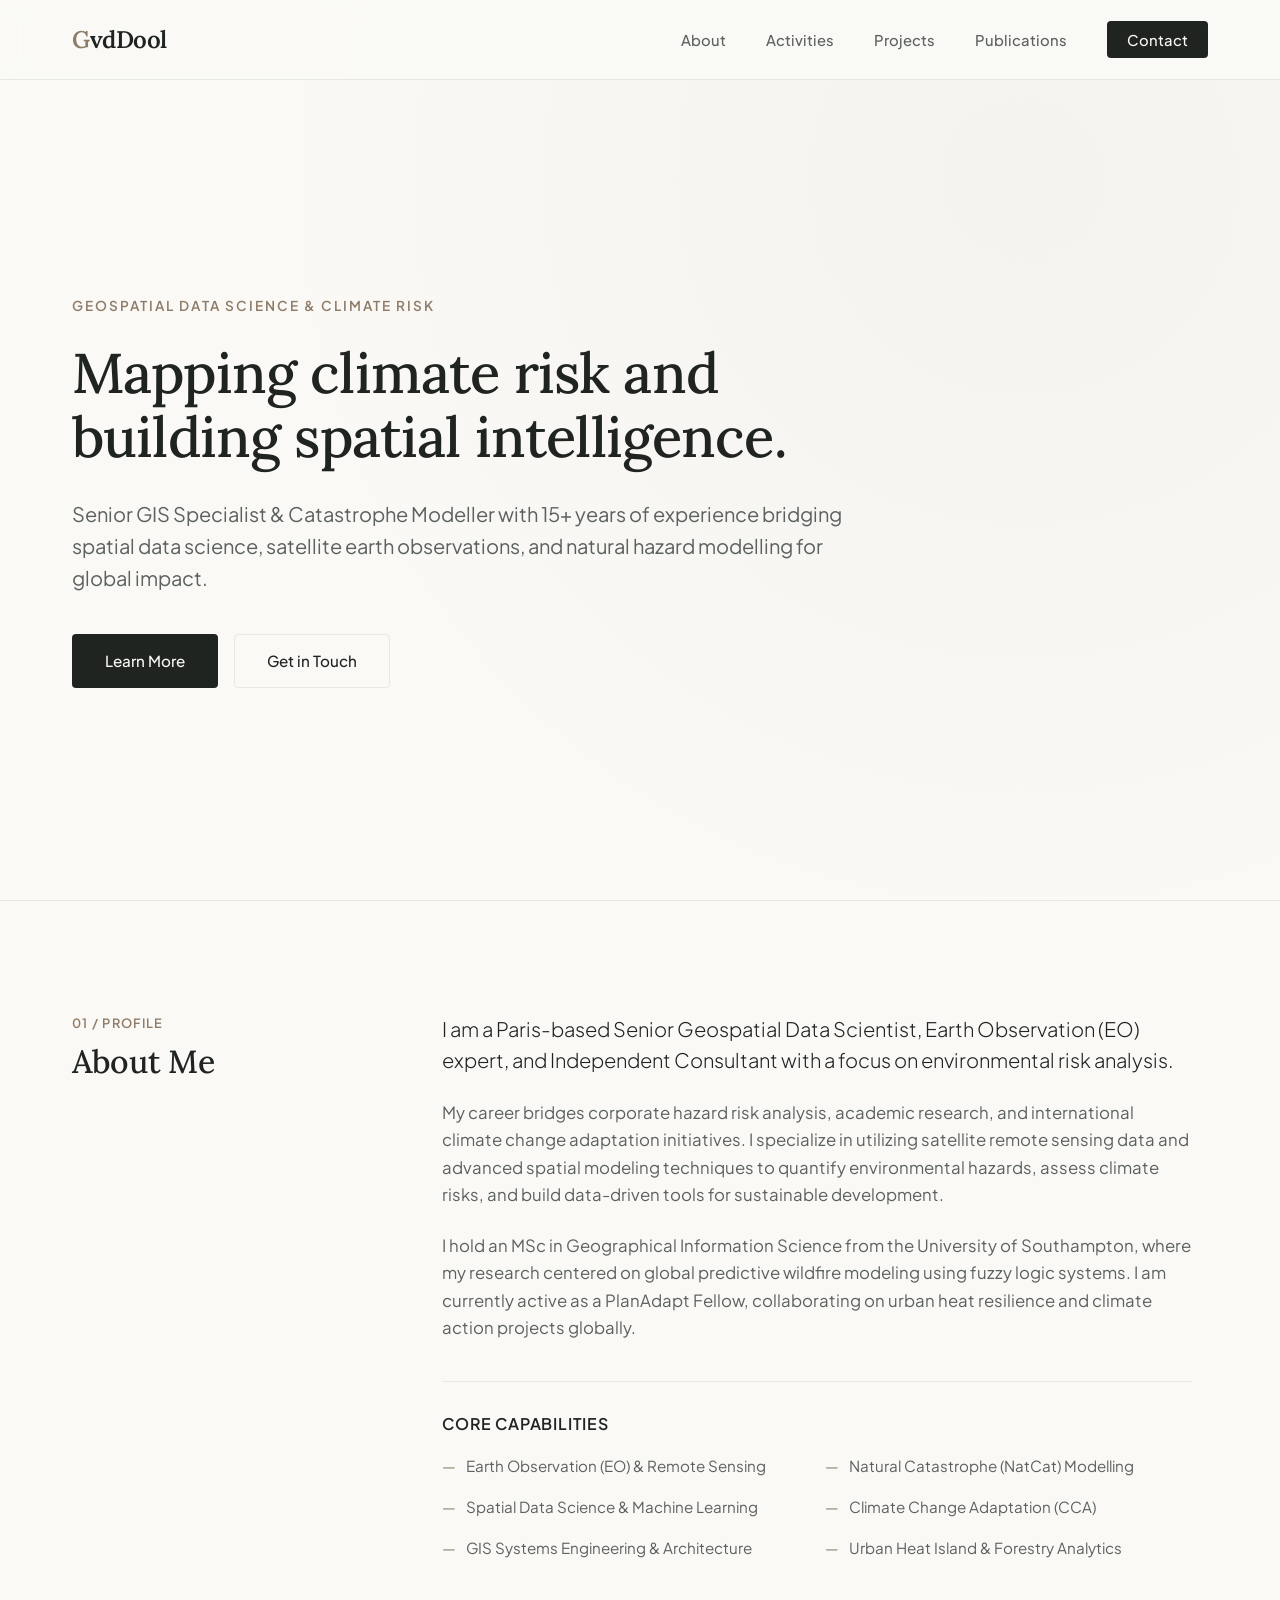
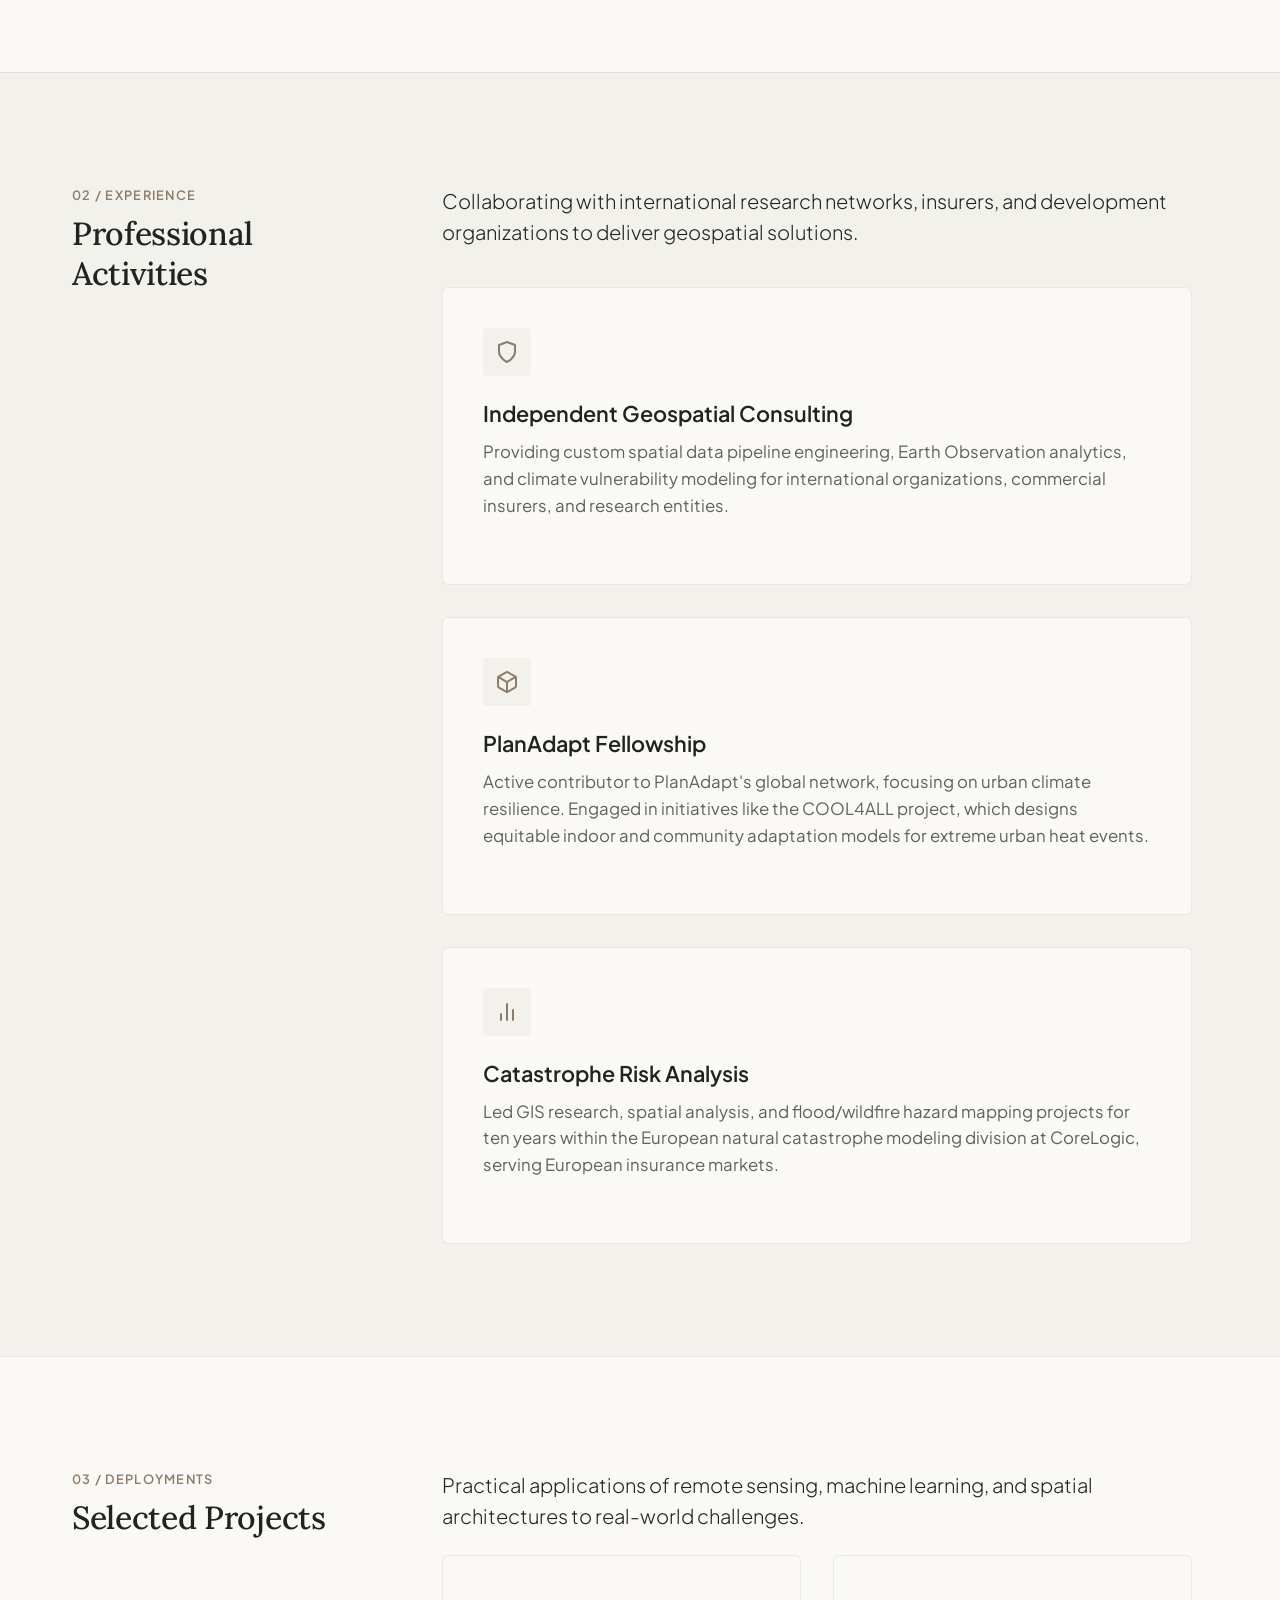
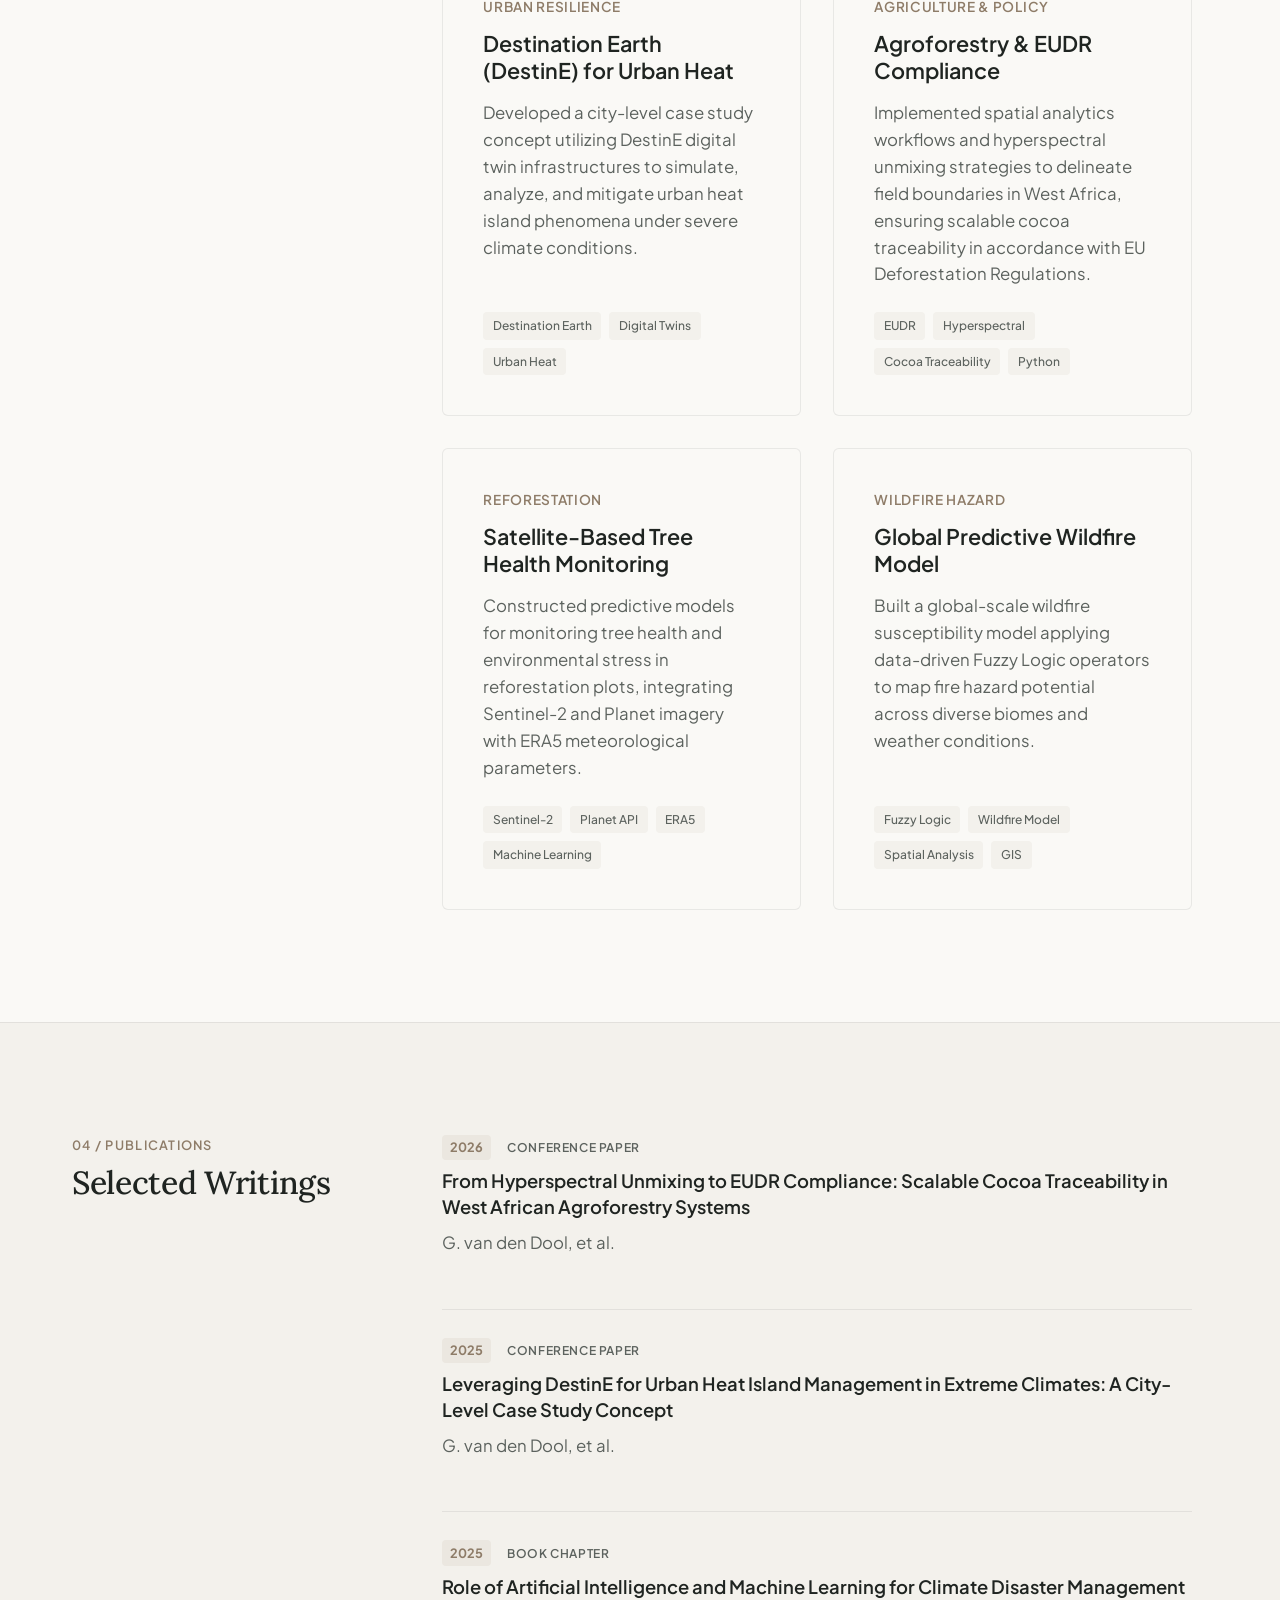
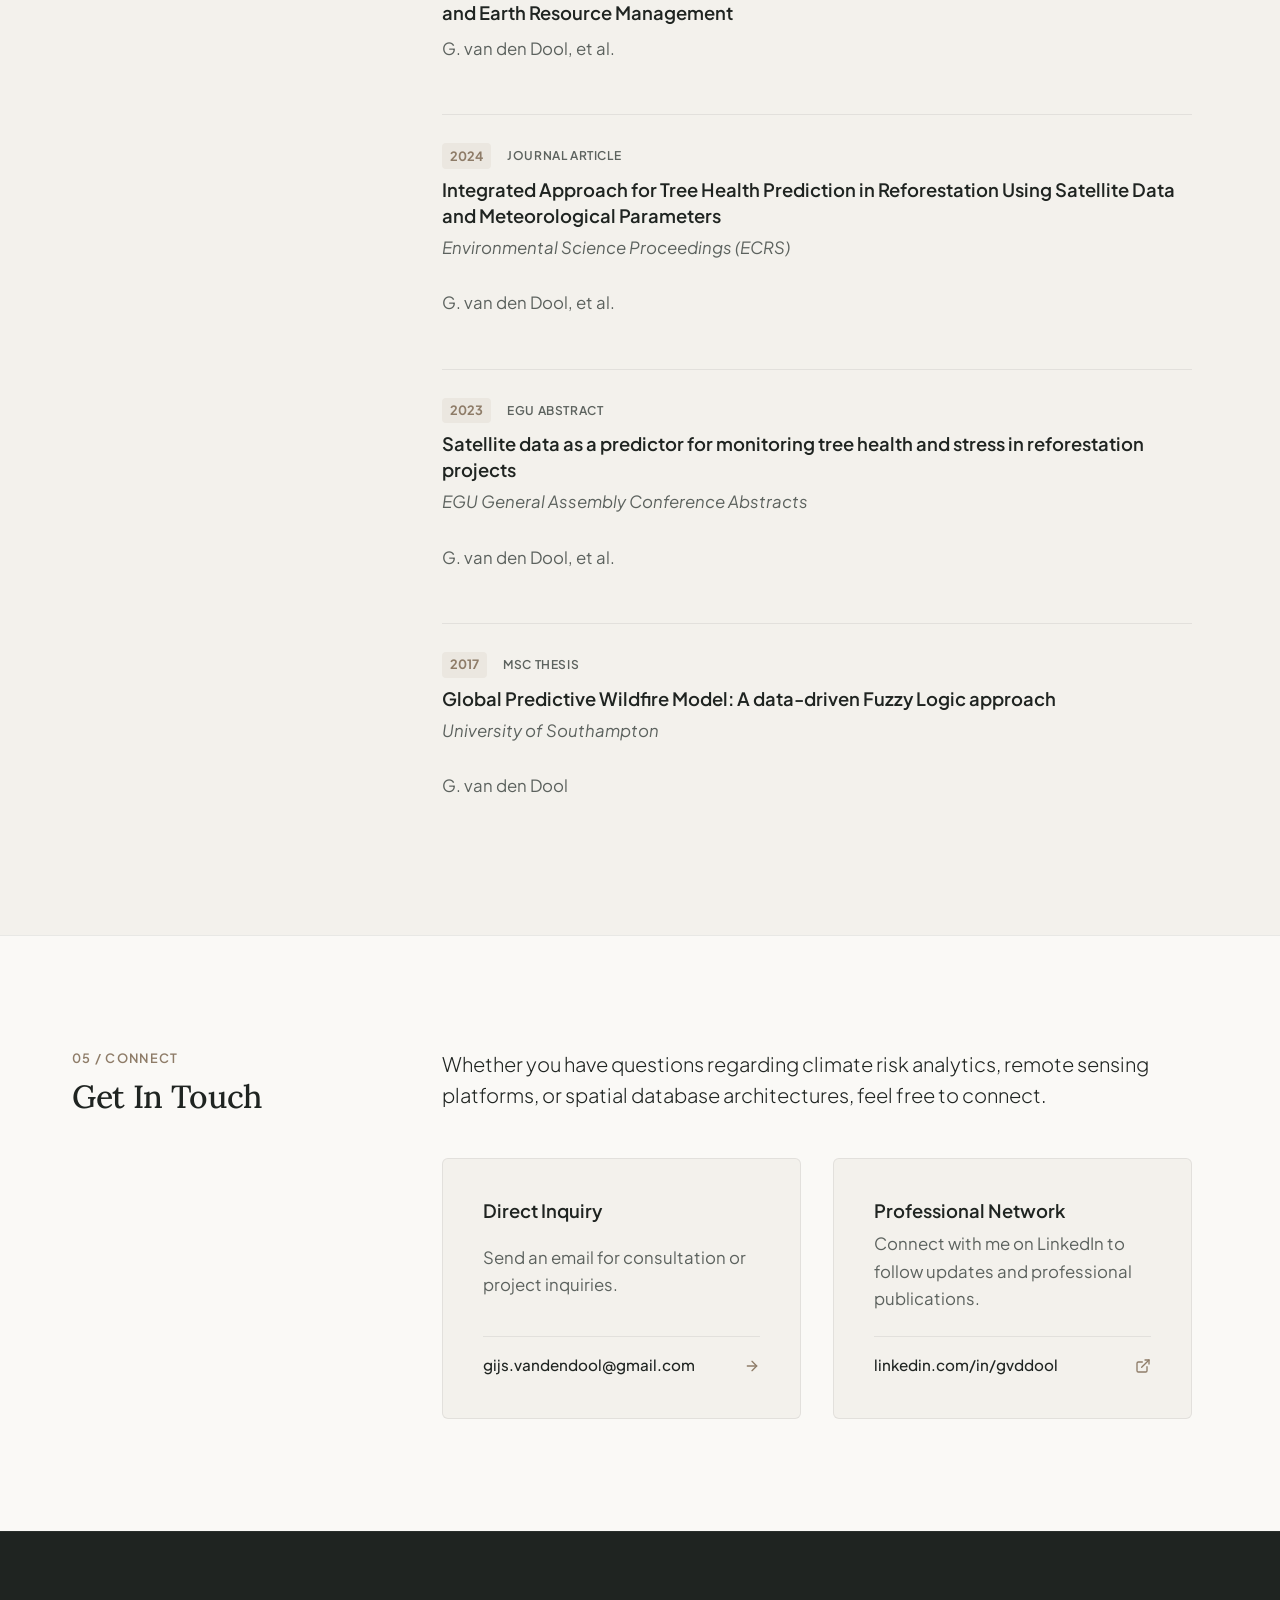
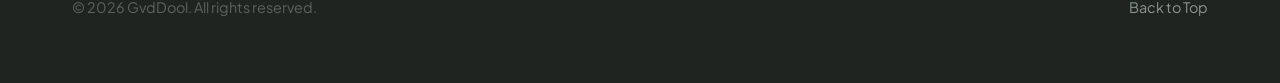
==== index.html @ 0cef7de5 "Update authors in publication section" ====
<!DOCTYPE html>
<html lang="en">
<head>
    <meta charset="UTF-8">
    <meta name="viewport" content="width=device-width, initial-scale=1.0">
    <title>GvdDool | Geospatial Data Science & Climate Risk Consulting</title>
    <meta name="description" content="Professional portfolio of Gijs van den Dool (GvdDool), Senior Geospatial Data Scientist and Catastrophe Modeller based in Paris. Specializing in Earth Observation, Climate Risk, and GIS.">
    <!-- Google Fonts: Plus Jakarta Sans for body, Lora for headings -->
    <link rel="preconnect" href="https://fonts.googleapis.com">
    <link rel="preconnect" href="https://fonts.gstatic.com" crossorigin>
    <link href="https://fonts.googleapis.com/css2?family=Lora:ital,wght@0,400..700;1,400..700&family=Plus+Jakarta+Sans:wght@300;400;500;600;700&display=swap" rel="stylesheet">
    <!-- Stylesheet -->
    <link rel="stylesheet" href="style.css">
</head>
<body>

    <!-- Header / Navigation -->
    <header class="site-header">
        <div class="header-container">
            <a href="#hero" class="site-logo">
                <span class="logo-accent">G</span>vdDool
            </a>
            <nav class="site-nav">
                <ul>
                    <li><a href="#about">About</a></li>
                    <li><a href="#activities">Activities</a></li>
                    <li><a href="#projects">Projects</a></li>
                    <li><a href="#publications">Publications</a></li>
                    <li><a href="#contact" class="nav-cta">Contact</a></li>
                </ul>
            </nav>
        </div>
    </header>

    <!-- Main Content -->
    <main class="site-main">

        <!-- Hero Section -->
        <section id="hero" class="hero-section">
            <div class="hero-container">
                <div class="hero-content">
                    <span class="hero-tagline">Geospatial Data Science & Climate Risk</span>
                    <h1 class="hero-title">Mapping climate risk and building spatial intelligence.</h1>
                    <p class="hero-subtitle">Senior GIS Specialist & Catastrophe Modeller with 15+ years of experience bridging spatial data science, satellite earth observations, and natural hazard modelling for global impact.</p>
                    <div class="hero-actions">
                        <a href="#about" class="btn btn-primary">Learn More</a>
                        <a href="#contact" class="btn btn-secondary">Get in Touch</a>
                    </div>
                </div>
            </div>
        </section>

        <!-- About Section -->
        <section id="about" class="content-section">
            <div class="section-container">
                <div class="section-grid">
                    <div class="section-header">
                        <span class="section-label">01 / Profile</span>
                        <h2 class="section-title">About Me</h2>
                    </div>
                    <div class="section-body">
                        <p class="lead-text">I am a Paris-based Senior Geospatial Data Scientist, Earth Observation (EO) expert, and Independent Consultant with a focus on environmental risk analysis.</p>
                        <p>My career bridges corporate hazard risk analysis, academic research, and international climate change adaptation initiatives. I specialize in utilizing satellite remote sensing data and advanced spatial modeling techniques to quantify environmental hazards, assess climate risks, and build data-driven tools for sustainable development.</p>
                        <p>I hold an MSc in Geographical Information Science from the University of Southampton, where my research centered on global predictive wildfire modeling using fuzzy logic systems. I am currently active as a PlanAdapt Fellow, collaborating on urban heat resilience and climate action projects globally.</p>
                        
                        <div class="skills-highlight">
                            <h3>Core Capabilities</h3>
                            <ul class="skills-list">
                                <li>Earth Observation (EO) & Remote Sensing</li>
                                <li>Natural Catastrophe (NatCat) Modelling</li>
                                <li>Spatial Data Science & Machine Learning</li>
                                <li>Climate Change Adaptation (CCA)</li>
                                <li>GIS Systems Engineering & Architecture</li>
                                <li>Urban Heat Island & Forestry Analytics</li>
                            </ul>
                        </div>
                    </div>
                </div>
            </div>
        </section>

        <!-- Activities Section -->
        <section id="activities" class="content-section alt-bg">
            <div class="section-container">
                <div class="section-grid">
                    <div class="section-header">
                        <span class="section-label">02 / Experience</span>
                        <h2 class="section-title">Professional Activities</h2>
                    </div>
                    <div class="section-body">
                        <p class="lead-text">Collaborating with international research networks, insurers, and development organizations to deliver geospatial solutions.</p>
                        
                        <div class="activities-grid">
                            <div class="activity-card">
                                <div class="activity-icon">
                                    <svg xmlns="http://www.w3.org/2000/svg" width="24" height="24" viewBox="0 0 24 24" fill="none" stroke="currentColor" stroke-width="2" stroke-linecap="round" stroke-linejoin="round"><path d="M12 22s8-4 8-10V5l-8-3-8 3v7c0 6 8 10 8 10z"/></svg>
                                </div>
                                <h3 class="activity-title">Independent Geospatial Consulting</h3>
                                <p class="activity-desc">Providing custom spatial data pipeline engineering, Earth Observation analytics, and climate vulnerability modeling for international organizations, commercial insurers, and research entities.</p>
                            </div>
                            
                            <div class="activity-card">
                                <div class="activity-icon">
                                    <svg xmlns="http://www.w3.org/2000/svg" width="24" height="24" viewBox="0 0 24 24" fill="none" stroke="currentColor" stroke-width="2" stroke-linecap="round" stroke-linejoin="round"><path d="M21 16V8a2 2 0 0 0-1-1.73l-7-4a2 2 0 0 0-2 0l-7 4A2 2 0 0 0 3 8v8a2 2 0 0 0 1 1.73l7 4a2 2 0 0 0 2 0l7-4A2 2 0 0 0 21 16z"/><polyline points="3.27 6.96 12 12.01 20.73 6.96"/><line x1="12" y1="22.08" x2="12" y2="12"/></svg>
                                </div>
                                <h3 class="activity-title">PlanAdapt Fellowship</h3>
                                <p class="activity-desc">Active contributor to PlanAdapt's global network, focusing on urban climate resilience. Engaged in initiatives like the COOL4ALL project, which designs equitable indoor and community adaptation models for extreme urban heat events.</p>
                            </div>

                            <div class="activity-card">
                                <div class="activity-icon">
                                    <svg xmlns="http://www.w3.org/2000/svg" width="24" height="24" viewBox="0 0 24 24" fill="none" stroke="currentColor" stroke-width="2" stroke-linecap="round" stroke-linejoin="round"><line x1="18" y1="20" x2="18" y2="10"/><line x1="12" y1="20" x2="12" y2="4"/><line x1="6" y1="20" x2="6" y2="14"/></svg>
                                </div>
                                <h3 class="activity-title">Catastrophe Risk Analysis</h3>
                                <p class="activity-desc">Led GIS research, spatial analysis, and flood/wildfire hazard mapping projects for ten years within the European natural catastrophe modeling division at CoreLogic, serving European insurance markets.</p>
                            </div>
                        </div>
                    </div>
                </div>
            </div>
        </section>

        <!-- Projects Section -->
        <section id="projects" class="content-section">
            <div class="section-container">
                <div class="section-grid">
                    <div class="section-header">
                        <span class="section-label">03 / Deployments</span>
                        <h2 class="section-title">Selected Projects</h2>
                    </div>
                    <div class="section-body">
                        <p class="lead-text">Practical applications of remote sensing, machine learning, and spatial architectures to real-world challenges.</p>
                        
                        <div class="projects-grid">
                            <div class="project-card">
                                <div>
                                    <div class="project-meta">Urban Resilience</div>
                                    <h3 class="project-title">Destination Earth (DestinE) for Urban Heat</h3>
                                    <p class="project-desc">Developed a city-level case study concept utilizing DestinE digital twin infrastructures to simulate, analyze, and mitigate urban heat island phenomena under severe climate conditions.</p>
                                </div>
                                <div class="project-tags">
                                    <span class="project-tag">Destination Earth</span>
                                    <span class="project-tag">Digital Twins</span>
                                    <span class="project-tag">Urban Heat</span>
                                </div>
                            </div>

                            <div class="project-card">
                                <div>
                                    <div class="project-meta">Agriculture & Policy</div>
                                    <h3 class="project-title">Agroforestry & EUDR Compliance</h3>
                                    <p class="project-desc">Implemented spatial analytics workflows and hyperspectral unmixing strategies to delineate field boundaries in West Africa, ensuring scalable cocoa traceability in accordance with EU Deforestation Regulations.</p>
                                </div>
                                <div class="project-tags">
                                    <span class="project-tag">EUDR</span>
                                    <span class="project-tag">Hyperspectral</span>
                                    <span class="project-tag">Cocoa Traceability</span>
                                    <span class="project-tag">Python</span>
                                </div>
                            </div>

                            <div class="project-card">
                                <div>
                                    <div class="project-meta">Reforestation</div>
                                    <h3 class="project-title">Satellite-Based Tree Health Monitoring</h3>
                                    <p class="project-desc">Constructed predictive models for monitoring tree health and environmental stress in reforestation plots, integrating Sentinel-2 and Planet imagery with ERA5 meteorological parameters.</p>
                                </div>
                                <div class="project-tags">
                                    <span class="project-tag">Sentinel-2</span>
                                    <span class="project-tag">Planet API</span>
                                    <span class="project-tag">ERA5</span>
                                    <span class="project-tag">Machine Learning</span>
                                </div>
                            </div>

                            <div class="project-card">
                                <div>
                                    <div class="project-meta">Wildfire Hazard</div>
                                    <h3 class="project-title">Global Predictive Wildfire Model</h3>
                                    <p class="project-desc">Built a global-scale wildfire susceptibility model applying data-driven Fuzzy Logic operators to map fire hazard potential across diverse biomes and weather conditions.</p>
                                </div>
                                <div class="project-tags">
                                    <span class="project-tag">Fuzzy Logic</span>
                                    <span class="project-tag">Wildfire Model</span>
                                    <span class="project-tag">Spatial Analysis</span>
                                    <span class="project-tag">GIS</span>
                                </div>
                            </div>
                        </div>
                    </div>
                </div>
            </div>
        </section>

        <!-- Publications Section -->
        <section id="publications" class="content-section alt-bg">
            <div class="section-container">
                <div class="section-grid">
                    <div class="section-header">
                        <span class="section-label">04 / Publications</span>
                        <h2 class="section-title">Selected Writings</h2>
                    </div>
                    <div class="section-body">
                        <div class="publications-list">
                            
                            <div class="publication-item">
                                <div class="publication-meta">
                                    <span class="pub-year">2026</span>
                                    <span class="pub-type">Conference Paper</span>
                                </div>
                                <h3 class="publication-title">From Hyperspectral Unmixing to EUDR Compliance: Scalable Cocoa Traceability in West African Agroforestry Systems</h3>
                                <p class="publication-authors">G. van den Dool, et al.</p>
                            </div>

                            <div class="publication-item">
                                <div class="publication-meta">
                                    <span class="pub-year">2025</span>
                                    <span class="pub-type">Conference Paper</span>
                                </div>
                                <h3 class="publication-title">Leveraging DestinE for Urban Heat Island Management in Extreme Climates: A City-Level Case Study Concept</h3>
                                <p class="publication-authors">G. van den Dool, et al.</p>
                            </div>

                            <div class="publication-item">
                                <div class="publication-meta">
                                    <span class="pub-year">2025</span>
                                    <span class="pub-type">Book Chapter</span>
                                </div>
                                <h3 class="publication-title">Role of Artificial Intelligence and Machine Learning for Climate Disaster Management and Earth Resource Management</h3>
                                <p class="publication-authors">G. van den Dool, et al.</p>
                            </div>

                            <div class="publication-item">
                                <div class="publication-meta">
                                    <span class="pub-year">2024</span>
                                    <span class="pub-type">Journal Article</span>
                                </div>
                                <h3 class="publication-title">Integrated Approach for Tree Health Prediction in Reforestation Using Satellite Data and Meteorological Parameters</h3>
                                <p class="publication-journal">Environmental Science Proceedings (ECRS)</p>
                                <p class="publication-authors">G. van den Dool, et al.</p>
                            </div>

                            <div class="publication-item">
                                <div class="publication-meta">
                                    <span class="pub-year">2023</span>
                                    <span class="pub-type">EGU Abstract</span>
                                </div>
                                <h3 class="publication-title">Satellite data as a predictor for monitoring tree health and stress in reforestation projects</h3>
                                <p class="publication-journal">EGU General Assembly Conference Abstracts</p>
                                <p class="publication-authors">G. van den Dool, et al.</p>
                            </div>

                            <div class="publication-item">
                                <div class="publication-meta">
                                    <span class="pub-year">2017</span>
                                    <span class="pub-type">MSc Thesis</span>
                                </div>
                                <h3 class="publication-title">Global Predictive Wildfire Model: A data-driven Fuzzy Logic approach</h3>
                                <p class="publication-journal">University of Southampton</p>
                                <p class="publication-authors">G. van den Dool</p>
                            </div>

                        </div>
                    </div>
                </div>
            </div>
        </section>

        <!-- Contact Section -->
        <section id="contact" class="content-section">
            <div class="section-container">
                <div class="section-grid">
                    <div class="section-header">
                        <span class="section-label">05 / Connect</span>
                        <h2 class="section-title">Get In Touch</h2>
                    </div>
                    <div class="section-body">
                        <p class="lead-text">Whether you have questions regarding climate risk analytics, remote sensing platforms, or spatial database architectures, feel free to connect.</p>
                        
                        <div class="contact-methods">
                            <div class="contact-method-card">
                                <h3>Direct Inquiry</h3>
                                <p>Send an email for consultation or project inquiries.</p>
                                <a href="mailto:gijs.vandendool@gmail.com" class="contact-link">
                                    <span>gijs.vandendool@gmail.com</span>
                                    <svg xmlns="http://www.w3.org/2000/svg" width="16" height="16" viewBox="0 0 24 24" fill="none" stroke="currentColor" stroke-width="2" stroke-linecap="round" stroke-linejoin="round"><line x1="5" y1="12" x2="19" y2="12"/><polyline points="12 5 19 12 12 19"/></svg>
                                </a>
                            </div>

                            <div class="contact-method-card">
                                <h3>Professional Network</h3>
                                <p>Connect with me on LinkedIn to follow updates and professional publications.</p>
                                <a href="https://www.linkedin.com/in/gvddool/" target="_blank" rel="noopener noreferrer" class="contact-link">
                                    <span>linkedin.com/in/gvddool</span>
                                    <svg xmlns="http://www.w3.org/2000/svg" width="16" height="16" viewBox="0 0 24 24" fill="none" stroke="currentColor" stroke-width="2" stroke-linecap="round" stroke-linejoin="round"><path d="M18 13v6a2 2 0 0 1-2 2H5a2 2 0 0 1-2-2V8a2 2 0 0 1 2-2h6"/><polyline points="15 3 21 3 21 9"/><line x1="10" y1="14" x2="21" y2="3"/></svg>
                                </a>
                            </div>
                        </div>
                    </div>
                </div>
            </div>
        </section>

    </main>

    <!-- Footer -->
    <footer class="site-footer">
        <div class="footer-container">
            <p>&copy; 2026 GvdDool. All rights reserved.</p>
            <div class="footer-meta">
                <a href="#hero">Back to Top</a>
            </div>
        </div>
    </footer>

</body>
</html>
---- style.css ----
/* -------------------------------------------------------------
 * GvdDool.github.io - Main stylesheet
 * Design System: Modern Minimalist Editorial
 * Typography: Lora (headings) & Plus Jakarta Sans (body)
 * Colors: Off-whites, warm slates, charcoal and muted earth tones
 * ------------------------------------------------------------- */

/* Custom properties / Tokens */
:root {
    --font-sans: 'Plus Jakarta Sans', -apple-system, BlinkMacSystemFont, "Segoe UI", Roboto, sans-serif;
    --font-serif: 'Lora', Georgia, serif;
    
    /* Elegant warm-light color palette */
    --color-bg-primary: #FAF9F6;     /* Warm alabaster cream */
    --color-bg-secondary: #F3F1EC;   /* Warm soft stone */
    --color-text-primary: #1F2421;   /* Rich charcoal */
    --color-text-secondary: #5C625E; /* Muted olive-slate */
    --color-accent: #8E7C68;         /* Earth clay gold */
    --color-accent-light: #EBE7E0;   /* Light clay background */
    --color-border: rgba(31, 36, 33, 0.08);
    --color-border-focus: rgba(142, 124, 104, 0.4);
    
    /* Layout */
    --header-height: 80px;
    --container-max-width: 1200px;
    --transition-smooth: all 0.3s cubic-bezier(0.16, 1, 0.3, 1);
}

/* Base resets */
*, *::before, *::after {
    box-sizing: border-box;
    margin: 0;
    padding: 0;
}

html {
    scroll-behavior: smooth;
    scroll-padding-top: var(--header-height);
}

body {
    font-family: var(--font-sans);
    background-color: var(--color-bg-primary);
    color: var(--color-text-primary);
    line-height: 1.625;
    -webkit-font-smoothing: antialiased;
    -moz-osx-font-smoothing: grayscale;
}

/* Typography base */
h1, h2, h3, h4 {
    font-family: var(--font-serif);
    font-weight: 500;
    line-height: 1.25;
    color: var(--color-text-primary);
}

p {
    font-weight: 400;
    color: var(--color-text-secondary);
}

a {
    color: inherit;
    text-decoration: none;
    transition: var(--transition-smooth);
}

/* Layout Utilities */
.section-container {
    max-width: var(--container-max-width);
    margin: 0 auto;
    padding: 0 2rem;
}

/* Header & Navigation */
.site-header {
    position: fixed;
    top: 0;
    left: 0;
    width: 100%;
    height: var(--header-height);
    background-color: rgba(250, 249, 246, 0.85);
    backdrop-filter: blur(12px);
    -webkit-backdrop-filter: blur(12px);
    border-bottom: 1px solid var(--color-border);
    z-index: 1000;
    display: flex;
    align-items: center;
}

.header-container {
    display: flex;
    justify-content: space-between;
    align-items: center;
    width: 100%;
    max-width: var(--container-max-width);
    margin: 0 auto;
    padding: 0 2rem;
}

.site-logo {
    font-family: var(--font-serif);
    font-size: 1.5rem;
    font-weight: 600;
    letter-spacing: -0.02em;
}

.logo-accent {
    color: var(--color-accent);
}

.site-nav ul {
    display: flex;
    list-style: none;
    align-items: center;
    gap: 2.5rem;
}

.site-nav a {
    font-size: 0.925rem;
    font-weight: 500;
    color: var(--color-text-secondary);
    position: relative;
    padding: 0.25rem 0;
}

.site-nav a:hover {
    color: var(--color-text-primary);
}

/* Navigation Line Hover Animation */
.site-nav a::after {
    content: '';
    position: absolute;
    bottom: 0;
    left: 0;
    width: 0;
    height: 1px;
    background-color: var(--color-accent);
    transition: var(--transition-smooth);
}

.site-nav a:hover::after {
    width: 100%;
}

.site-nav a.nav-cta {
    background-color: var(--color-text-primary);
    color: var(--color-bg-primary);
    padding: 0.6rem 1.25rem;
    border-radius: 4px;
    transition: var(--transition-smooth);
}

.site-nav a.nav-cta:hover {
    background-color: var(--color-accent);
    color: var(--color-bg-primary);
}

.site-nav a.nav-cta::after {
    display: none;
}

/* Hero Section */
.hero-section {
    min-height: 100vh;
    display: flex;
    align-items: center;
    padding-top: var(--header-height);
    background: radial-gradient(circle at 80% 20%, rgba(142, 124, 104, 0.05) 0%, transparent 60%);
}

.hero-container {
    max-width: var(--container-max-width);
    margin: 0 auto;
    padding: 0 2rem;
    width: 100%;
}

.hero-content {
    max-width: 800px;
}

.hero-tagline {
    display: inline-block;
    font-size: 0.85rem;
    text-transform: uppercase;
    letter-spacing: 0.15em;
    font-weight: 600;
    color: var(--color-accent);
    margin-bottom: 1.5rem;
}

.hero-title {
    font-size: 3.5rem;
    line-height: 1.15;
    margin-bottom: 1.75rem;
    letter-spacing: -0.015em;
}

.hero-subtitle {
    font-size: 1.25rem;
    color: var(--color-text-secondary);
    margin-bottom: 2.5rem;
    line-height: 1.6;
}

.hero-actions {
    display: flex;
    gap: 1rem;
}

/* Buttons */
.btn {
    display: inline-block;
    padding: 0.875rem 2rem;
    font-size: 0.95rem;
    font-weight: 500;
    border-radius: 4px;
    cursor: pointer;
    border: 1px solid transparent;
}

.btn-primary {
    background-color: var(--color-text-primary);
    color: var(--color-bg-primary);
}

.btn-primary:hover {
    background-color: var(--color-accent);
}

.btn-secondary {
    background-color: transparent;
    color: var(--color-text-primary);
    border-color: var(--color-border);
}

.btn-secondary:hover {
    border-color: var(--color-text-primary);
    background-color: rgba(31, 36, 33, 0.02);
}

/* Sections - Editorial layout */
.content-section {
    padding: 7rem 0;
    border-top: 1px solid var(--color-border);
}

.alt-bg {
    background-color: var(--color-bg-secondary);
}

.section-grid {
    display: grid;
    grid-template-columns: 1fr 2.5fr;
    gap: 4rem;
}

.section-header {
    position: sticky;
    top: calc(var(--header-height) + 2rem);
    height: fit-content;
}

.section-label {
    display: block;
    font-size: 0.8rem;
    font-weight: 600;
    color: var(--color-accent);
    text-transform: uppercase;
    letter-spacing: 0.1em;
    margin-bottom: 0.5rem;
}

.section-title {
    font-size: 2rem;
    letter-spacing: -0.01em;
}

.section-body {
    max-width: 750px;
}

.lead-text {
    font-size: 1.25rem;
    line-height: 1.55;
    color: var(--color-text-primary);
    margin-bottom: 1.5rem;
    font-family: var(--font-sans);
    font-weight: 300;
}

.section-body p:not(.lead-text) {
    margin-bottom: 1.5rem;
    font-size: 1.05rem;
}

/* Profile / Skills Section */
.skills-highlight {
    margin-top: 2.5rem;
    padding-top: 2rem;
    border-top: 1px solid var(--color-border);
}

.skills-highlight h3 {
    font-family: var(--font-sans);
    font-size: 1rem;
    font-weight: 600;
    text-transform: uppercase;
    letter-spacing: 0.05em;
    color: var(--color-text-primary);
    margin-bottom: 1.25rem;
}

.skills-list {
    display: grid;
    grid-template-columns: 1fr 1fr;
    gap: 1rem;
    list-style: none;
}

.skills-list li {
    font-size: 0.95rem;
    color: var(--color-text-secondary);
    position: relative;
    padding-left: 1.5rem;
}

.skills-list li::before {
    content: '—';
    position: absolute;
    left: 0;
    color: var(--color-accent);
}

/* Activities Cards Grid */
.activities-grid {
    display: grid;
    grid-template-columns: 1fr;
    gap: 2rem;
    margin-top: 2.5rem;
}

.activity-card {
    background-color: var(--color-bg-primary);
    padding: 2.5rem;
    border-radius: 6px;
    border: 1px solid var(--color-border);
    transition: var(--transition-smooth);
}

.alt-bg .activity-card {
    background-color: var(--color-bg-primary);
}

.activity-card:hover {
    transform: translateY(-4px);
    box-shadow: 0 12px 30px rgba(31, 36, 33, 0.04);
    border-color: rgba(142, 124, 104, 0.2);
}

.activity-icon {
    color: var(--color-accent);
    margin-bottom: 1.5rem;
    display: inline-flex;
    padding: 0.75rem;
    border-radius: 4px;
    background-color: var(--color-bg-secondary);
}

.activity-title {
    font-size: 1.35rem;
    margin-bottom: 0.75rem;
    font-family: var(--font-sans);
    font-weight: 600;
}

.activity-desc {
    font-size: 0.975rem;
    color: var(--color-text-secondary);
    line-height: 1.6;
}

/* TBC / Placeholder Design */
.tbc-placeholder {
    padding: 4rem 3rem;
    border: 2px dashed var(--color-border);
    border-radius: 8px;
    background-color: rgba(31, 36, 33, 0.01);
    text-align: left;
}

.tbc-badge {
    display: inline-block;
    font-size: 0.75rem;
    font-weight: 600;
    text-transform: uppercase;
    letter-spacing: 0.1em;
    background-color: var(--color-accent-light);
    color: var(--color-accent);
    padding: 0.25rem 0.75rem;
    border-radius: 20px;
    margin-bottom: 1.5rem;
}

.tbc-placeholder h3 {
    font-family: var(--font-sans);
    font-size: 1.25rem;
    font-weight: 600;
    margin-bottom: 0.75rem;
}

.tbc-placeholder p {
    font-size: 0.95rem;
    max-width: 550px;
    color: var(--color-text-secondary);
}

/* Contact Section Links */
.contact-methods {
    display: grid;
    grid-template-columns: 1fr 1fr;
    gap: 2rem;
    margin-top: 3rem;
}

.contact-method-card {
    border: 1px solid var(--color-border);
    padding: 2.5rem;
    border-radius: 6px;
    background-color: var(--color-bg-secondary);
    display: flex;
    flex-direction: column;
    justify-content: space-between;
}

.contact-method-card h3 {
    font-family: var(--font-sans);
    font-weight: 600;
    font-size: 1.15rem;
    margin-bottom: 0.5rem;
}

.contact-method-card p {
    font-size: 0.95rem;
    color: var(--color-text-secondary);
    margin-bottom: 2rem;
}

.contact-link {
    display: flex;
    align-items: center;
    justify-content: space-between;
    padding-top: 1rem;
    border-top: 1px solid var(--color-border);
    font-weight: 500;
    color: var(--color-text-primary);
    font-size: 0.95rem;
}

.contact-link svg {
    transition: var(--transition-smooth);
    color: var(--color-accent);
}

.contact-method-card:hover .contact-link svg {
    transform: translateX(4px);
}

.contact-link:hover {
    color: var(--color-accent);
}

/* Footer styling */
.site-footer {
    padding: 4rem 0;
    background-color: var(--color-text-primary);
    color: #8C9690;
    font-size: 0.9rem;
    border-top: 1px solid rgba(250, 249, 246, 0.05);
}

.footer-container {
    max-width: var(--container-max-width);
    margin: 0 auto;
    padding: 0 2rem;
    display: flex;
    justify-content: space-between;
    align-items: center;
}

.footer-meta a {
    color: #8C9690;
}

.footer-meta a:hover {
    color: var(--color-bg-primary);
}

/* Projects Grid & Cards */
.projects-grid {
    display: grid;
    grid-template-columns: 1fr 1fr;
    gap: 2rem;
    margin-top: 1rem;
}

.project-card {
    background-color: var(--color-bg-primary);
    padding: 2.5rem;
    border-radius: 6px;
    border: 1px solid var(--color-border);
    display: flex;
    flex-direction: column;
    justify-content: space-between;
    transition: var(--transition-smooth);
}

.project-card:hover {
    transform: translateY(-4px);
    box-shadow: 0 12px 30px rgba(31, 36, 33, 0.04);
    border-color: rgba(142, 124, 104, 0.2);
}

.project-meta {
    font-size: 0.85rem;
    color: var(--color-accent);
    text-transform: uppercase;
    letter-spacing: 0.05em;
    font-weight: 600;
    margin-bottom: 0.75rem;
}

.project-title {
    font-size: 1.35rem;
    margin-bottom: 1rem;
    font-family: var(--font-sans);
    font-weight: 600;
}

.project-desc {
    font-size: 0.975rem;
    color: var(--color-text-secondary);
    line-height: 1.6;
    margin-bottom: 1.5rem;
}

.project-tags {
    display: flex;
    flex-wrap: wrap;
    gap: 0.5rem;
    margin-top: auto;
}

.project-tag {
    font-size: 0.75rem;
    background-color: var(--color-bg-secondary);
    color: var(--color-text-secondary);
    padding: 0.25rem 0.6rem;
    border-radius: 4px;
    font-weight: 500;
}

/* Publications List */
.publications-list {
    display: flex;
    flex-direction: column;
    gap: 1.75rem;
}

.publication-item {
    padding-bottom: 1.75rem;
    border-bottom: 1px solid var(--color-border);
    display: flex;
    flex-direction: column;
}

.publication-item:last-child {
    border-bottom: none;
    padding-bottom: 0;
}

.publication-meta {
    display: flex;
    align-items: center;
    gap: 1rem;
    margin-bottom: 0.5rem;
}

.pub-year {
    font-size: 0.8rem;
    font-weight: 700;
    color: var(--color-accent);
    background-color: var(--color-accent-light);
    padding: 0.15rem 0.5rem;
    border-radius: 4px;
}

.pub-type {
    font-size: 0.75rem;
    font-weight: 600;
    text-transform: uppercase;
    letter-spacing: 0.05em;
    color: var(--color-text-secondary);
}

.publication-title {
    font-size: 1.15rem;
    font-weight: 600;
    font-family: var(--font-sans);
    color: var(--color-text-primary);
    margin-bottom: 0.35rem;
    line-height: 1.4;
}

.publication-journal {
    font-size: 0.95rem;
    font-style: italic;
    color: var(--color-text-secondary);
}

.publication-authors {
    font-size: 0.9rem;
    color: var(--color-text-secondary);
    margin-top: 0.25rem;
}

/* Responsive Design Queries */
@media (max-width: 1024px) {
    .section-grid {
        gap: 3rem;
    }
    .hero-title {
        font-size: 3rem;
    }
}

@media (max-width: 768px) {
    :root {
        --header-height: 70px;
    }
    
    .section-grid {
        grid-template-columns: 1fr;
        gap: 2rem;
    }
    
    .section-header {
        position: relative;
        top: 0;
    }
    
    .hero-title {
        font-size: 2.5rem;
    }
    
    .skills-list {
        grid-template-columns: 1fr;
    }
    
    .projects-grid {
        grid-template-columns: 1fr;
        gap: 1.5rem;
    }
    
    .contact-methods {
        grid-template-columns: 1fr;
        gap: 1.5rem;
    }
    
    .site-nav ul {
        gap: 1.5rem;
    }
    
    .site-nav a.nav-cta {
        padding: 0.5rem 1rem;
    }
    
    .content-section {
        padding: 4rem 0;
    }
    
    .footer-container {
        flex-direction: column;
        gap: 1rem;
        text-align: center;
    }
}

@media (max-width: 480px) {
    .site-nav {
        display: none;
    }
    
    .hero-actions {
        flex-direction: column;
        width: 100%;
    }
    
    .btn {
        width: 100%;
        text-align: center;
    }
}
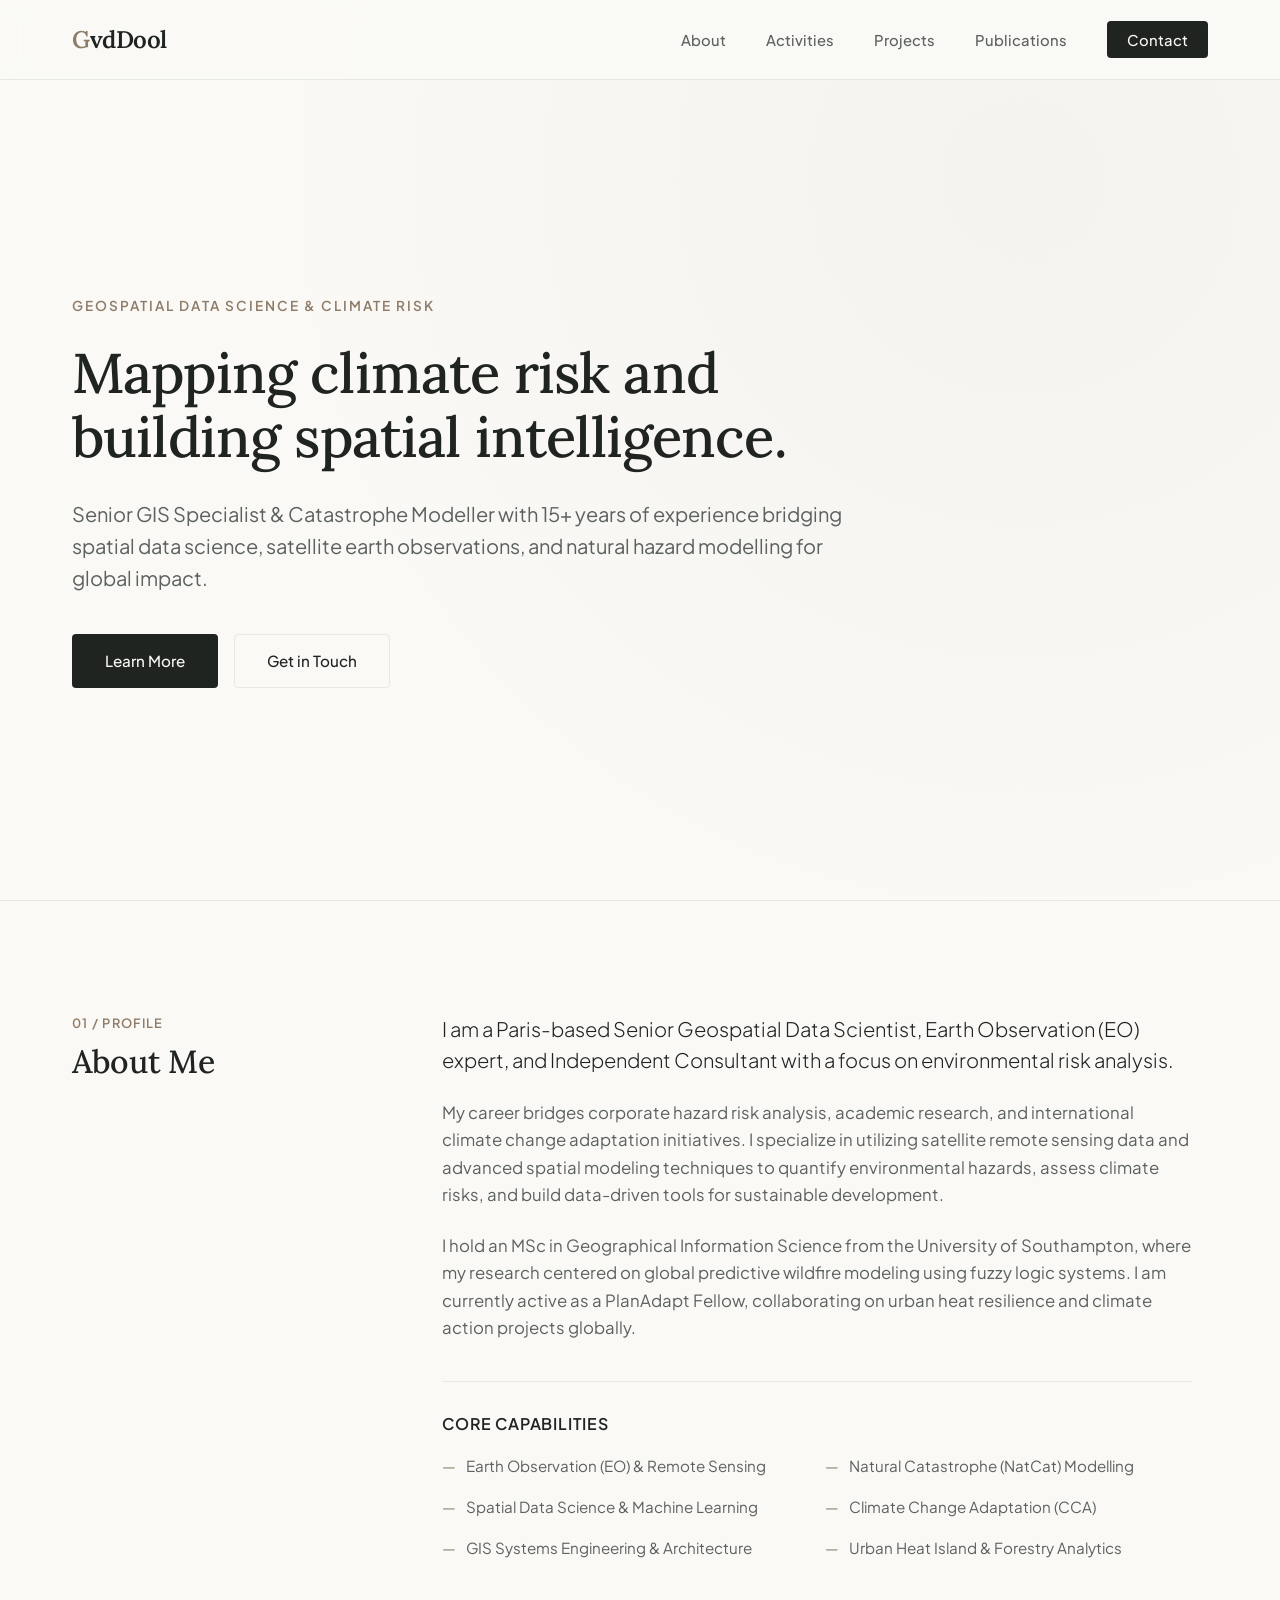
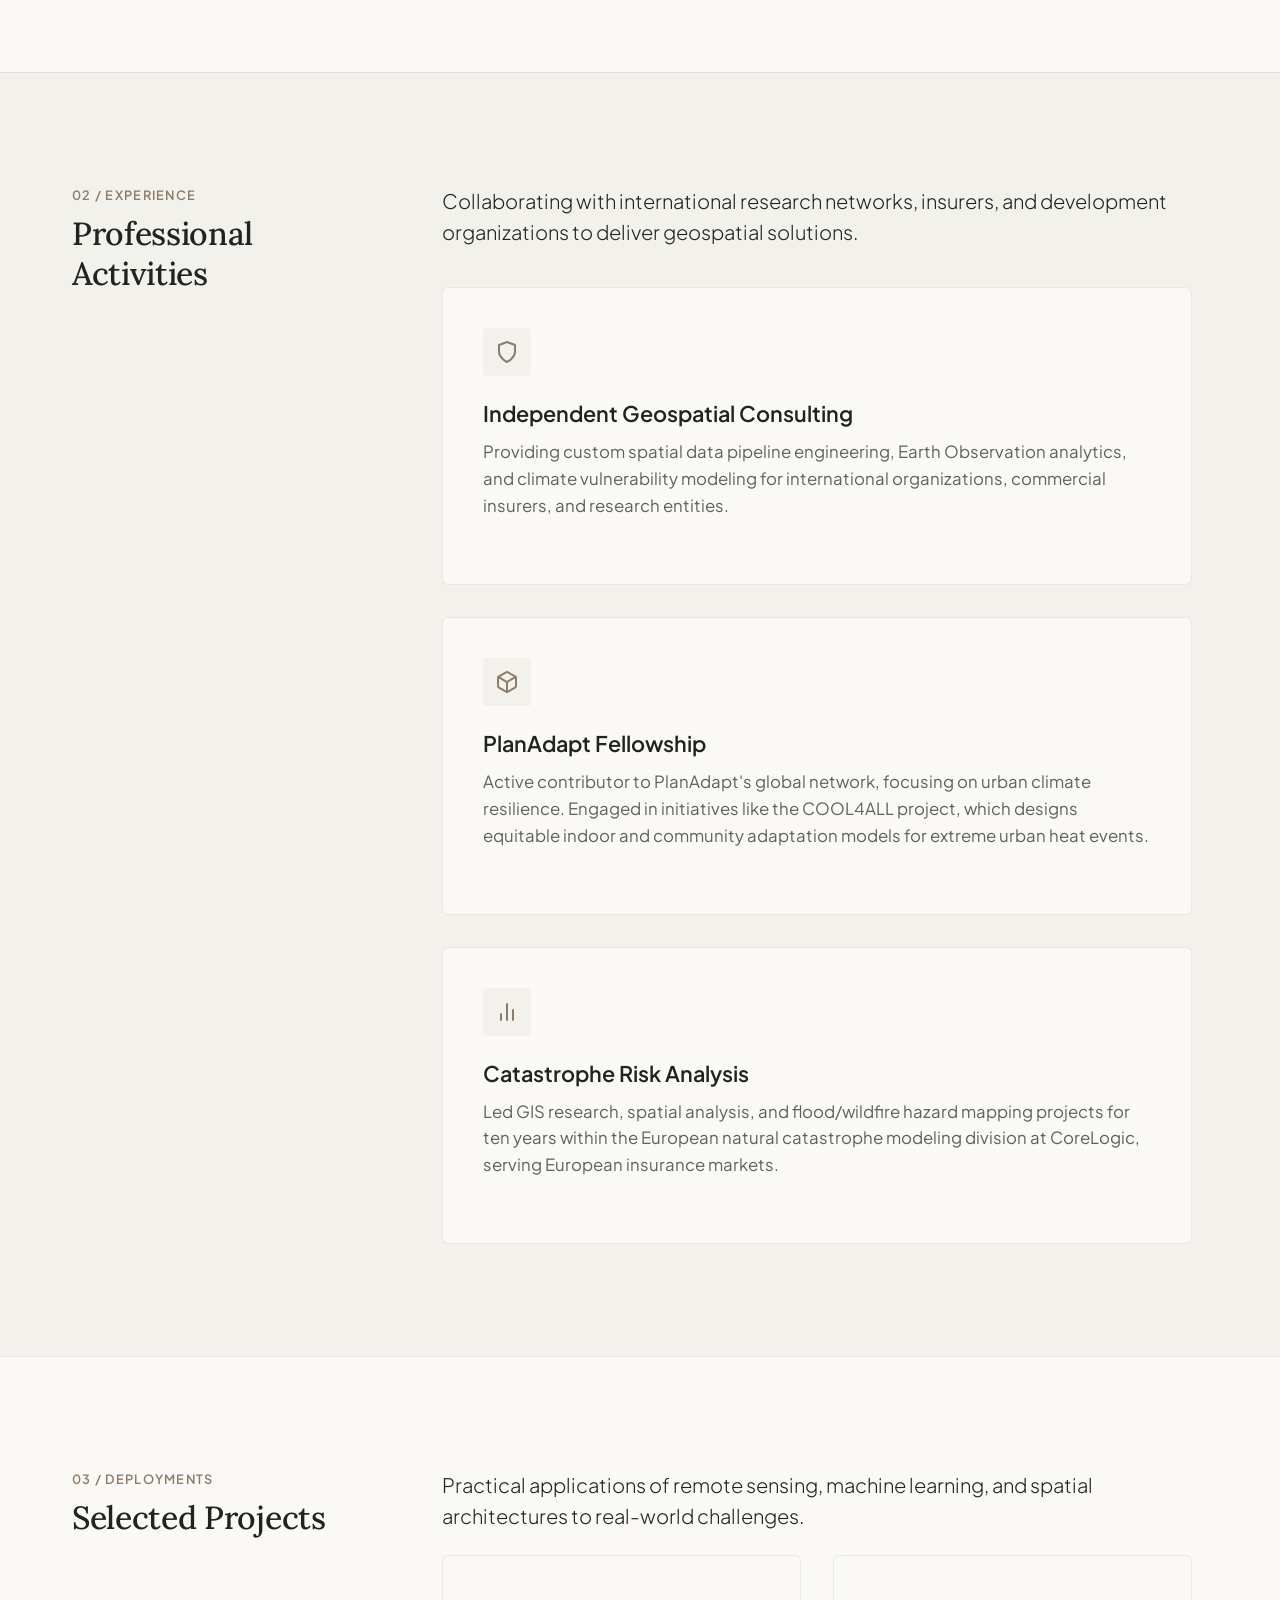
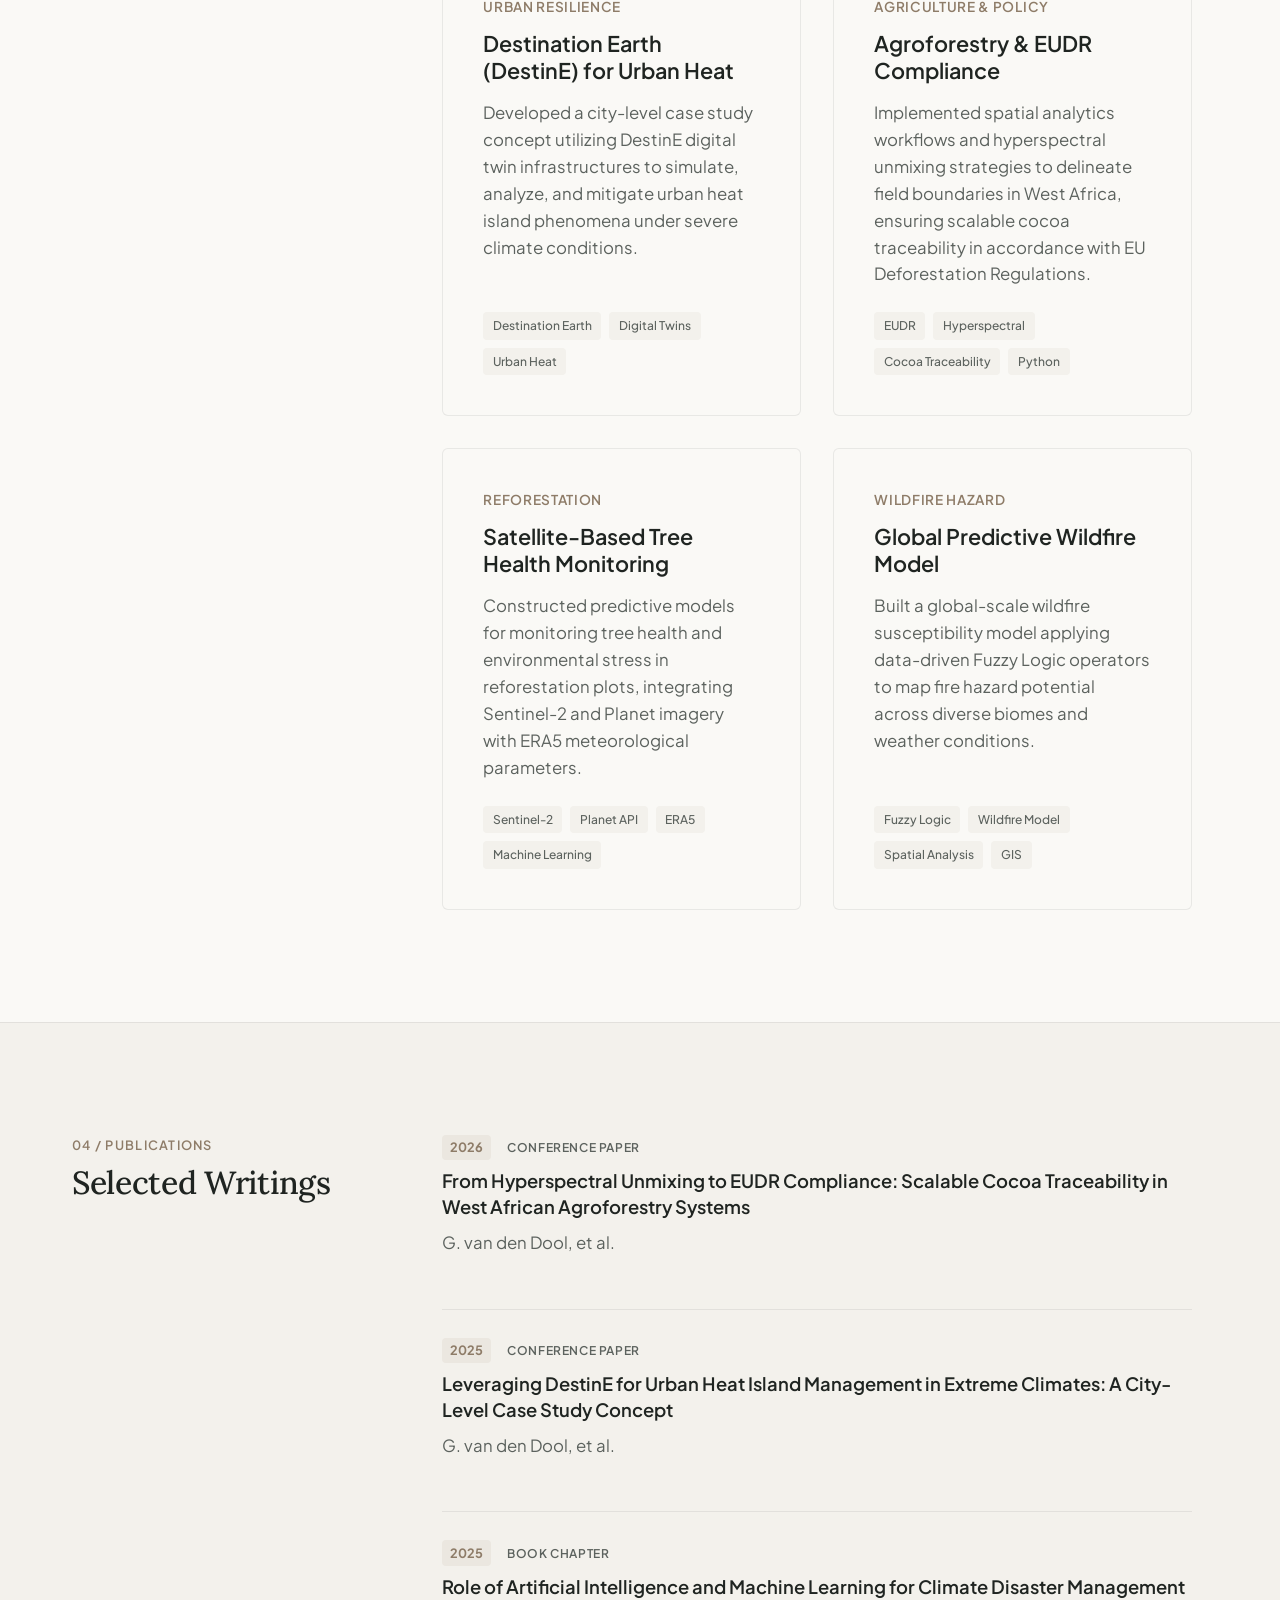
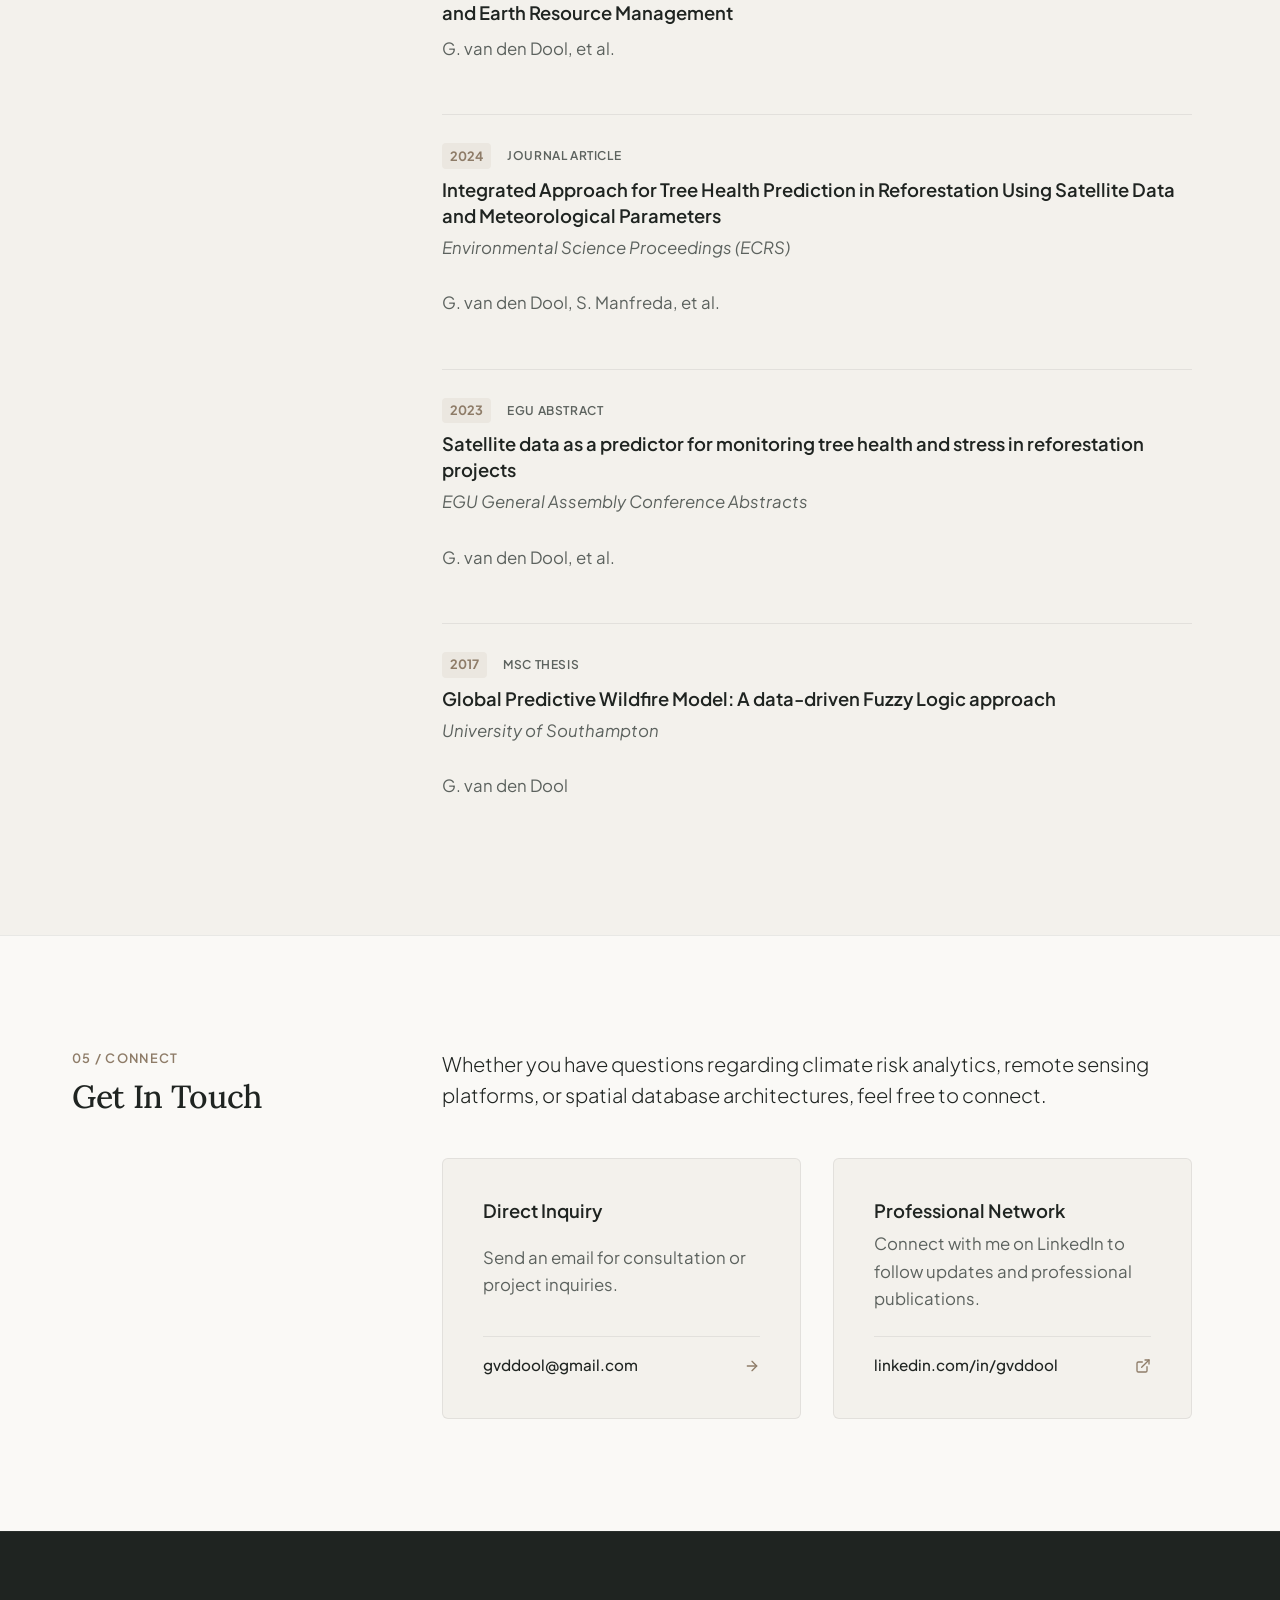
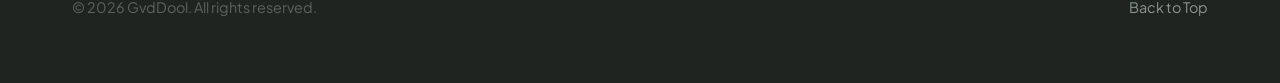
==== commit 26cbbb7f: "update" ====
--- a/index.html
+++ b/index.html
@@ -237,7 +237,7 @@
                                 </div>
                                 <h3 class="publication-title">Integrated Approach for Tree Health Prediction in Reforestation Using Satellite Data and Meteorological Parameters</h3>
                                 <p class="publication-journal">Environmental Science Proceedings (ECRS)</p>
-                                <p class="publication-authors">G. van den Dool, et al.</p>
+                                <p class="publication-authors">G. van den Dool, S. Manfreda, et al.</p>
                             </div>
 
                             <div class="publication-item">
@@ -281,8 +281,8 @@
                             <div class="contact-method-card">
                                 <h3>Direct Inquiry</h3>
                                 <p>Send an email for consultation or project inquiries.</p>
-                                <a href="mailto:gijs.vandendool@gmail.com" class="contact-link">
-                                    <span>gijs.vandendool@gmail.com</span>
+                                <a href="mailto:gvddool@gmail.com" class="contact-link">
+                                    <span>gvddool@gmail.com</span>
                                     <svg xmlns="http://www.w3.org/2000/svg" width="16" height="16" viewBox="0 0 24 24" fill="none" stroke="currentColor" stroke-width="2" stroke-linecap="round" stroke-linejoin="round"><line x1="5" y1="12" x2="19" y2="12"/><polyline points="12 5 19 12 12 19"/></svg>
                                 </a>
                             </div>
@@ -307,6 +307,9 @@
     <footer class="site-footer">
         <div class="footer-container">
             <p>&copy; 2026 GvdDool. All rights reserved.</p>
+            <div class="footer-counter" title="Total page visits">
+                <img src="https://komarev.com/ghpvc/?username=gvddool&color=8e7c68&style=flat-square" alt="Visitor Count">
+            </div>
             <div class="footer-meta">
                 <a href="#hero">Back to Top</a>
             </div>
--- a/style.css
+++ b/style.css
@@ -499,6 +499,29 @@
     color: var(--color-bg-primary);
 }
 
+.footer-counter {
+    opacity: 0;
+    transition: var(--transition-smooth);
+    cursor: default;
+    display: inline-flex;
+    align-items: center;
+}
+
+.footer-counter:hover {
+    opacity: 0.85;
+}
+
+.footer-counter img {
+    height: 20px;
+    filter: grayscale(1) brightness(0.85) contrast(1.1);
+    transition: var(--transition-smooth);
+}
+
+.footer-counter img:hover {
+    filter: none;
+}
+
+
 /* Projects Grid & Cards */
 .projects-grid {
     display: grid;
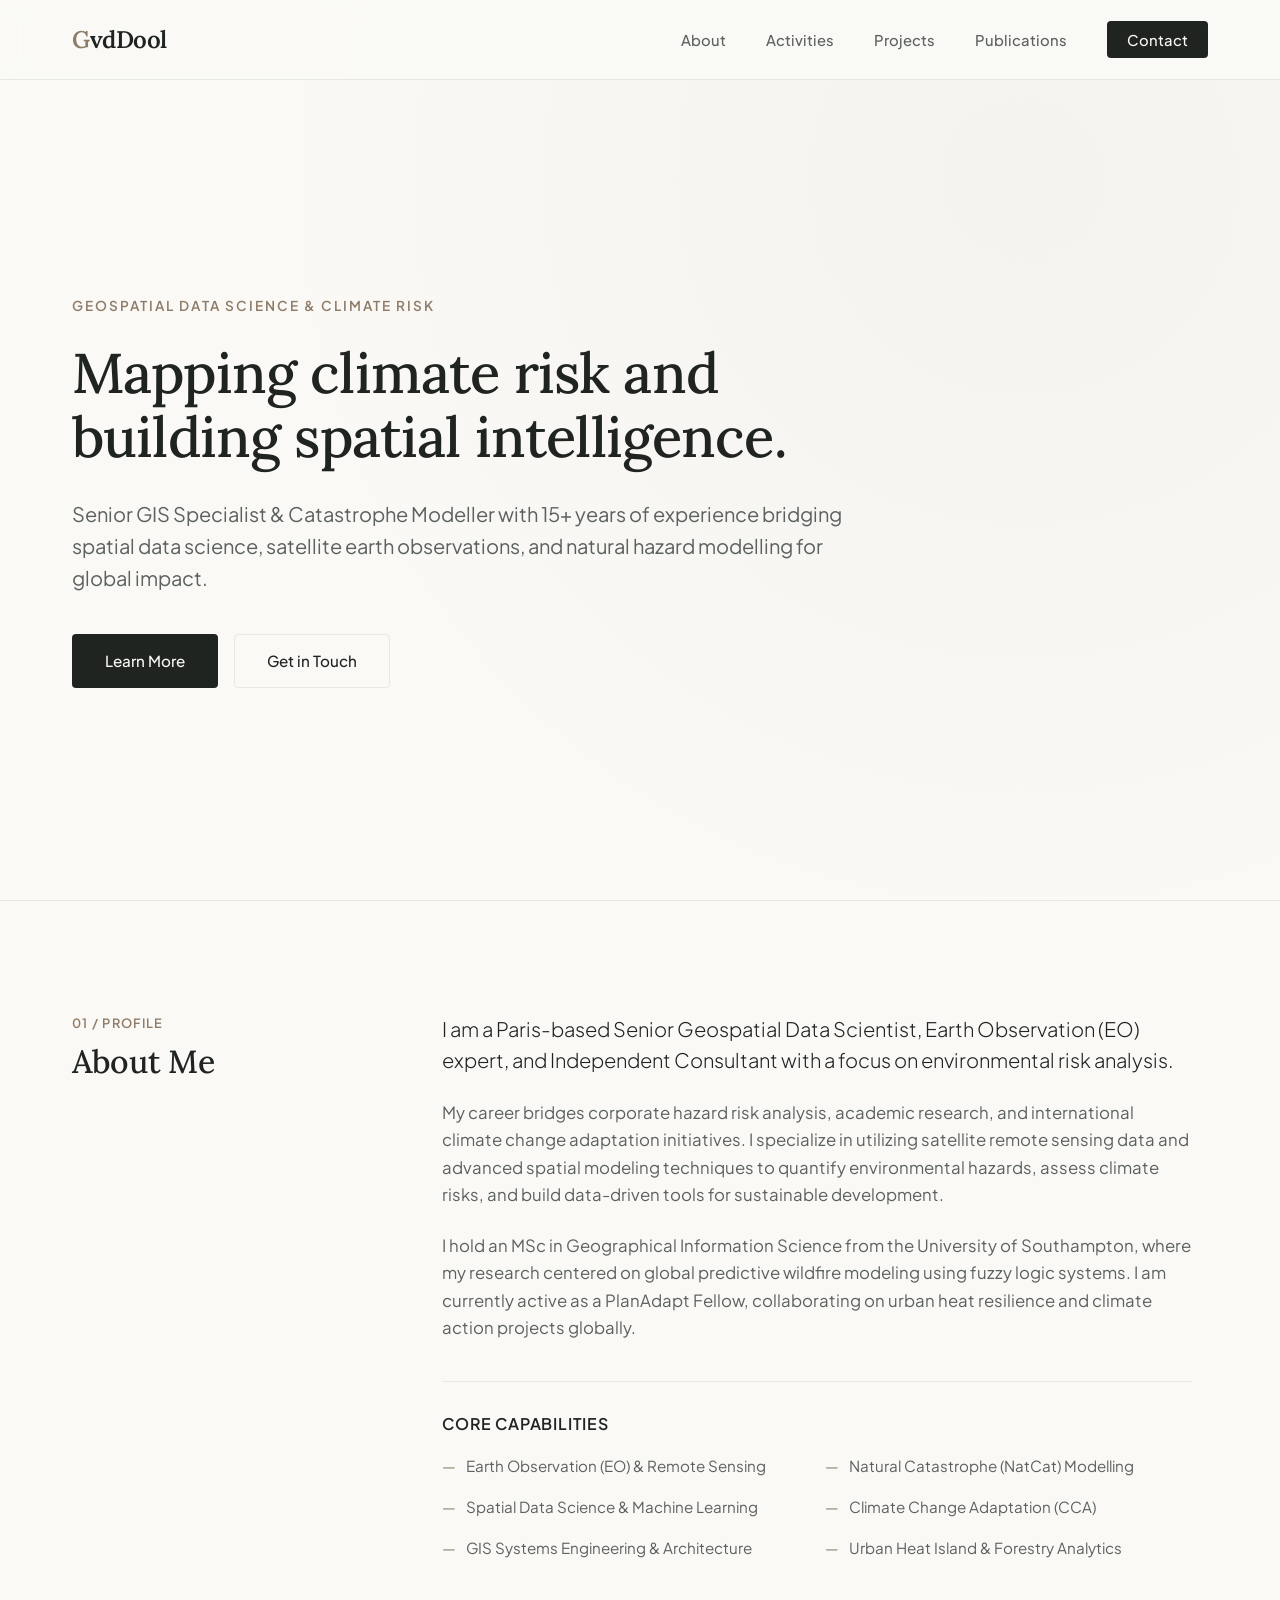
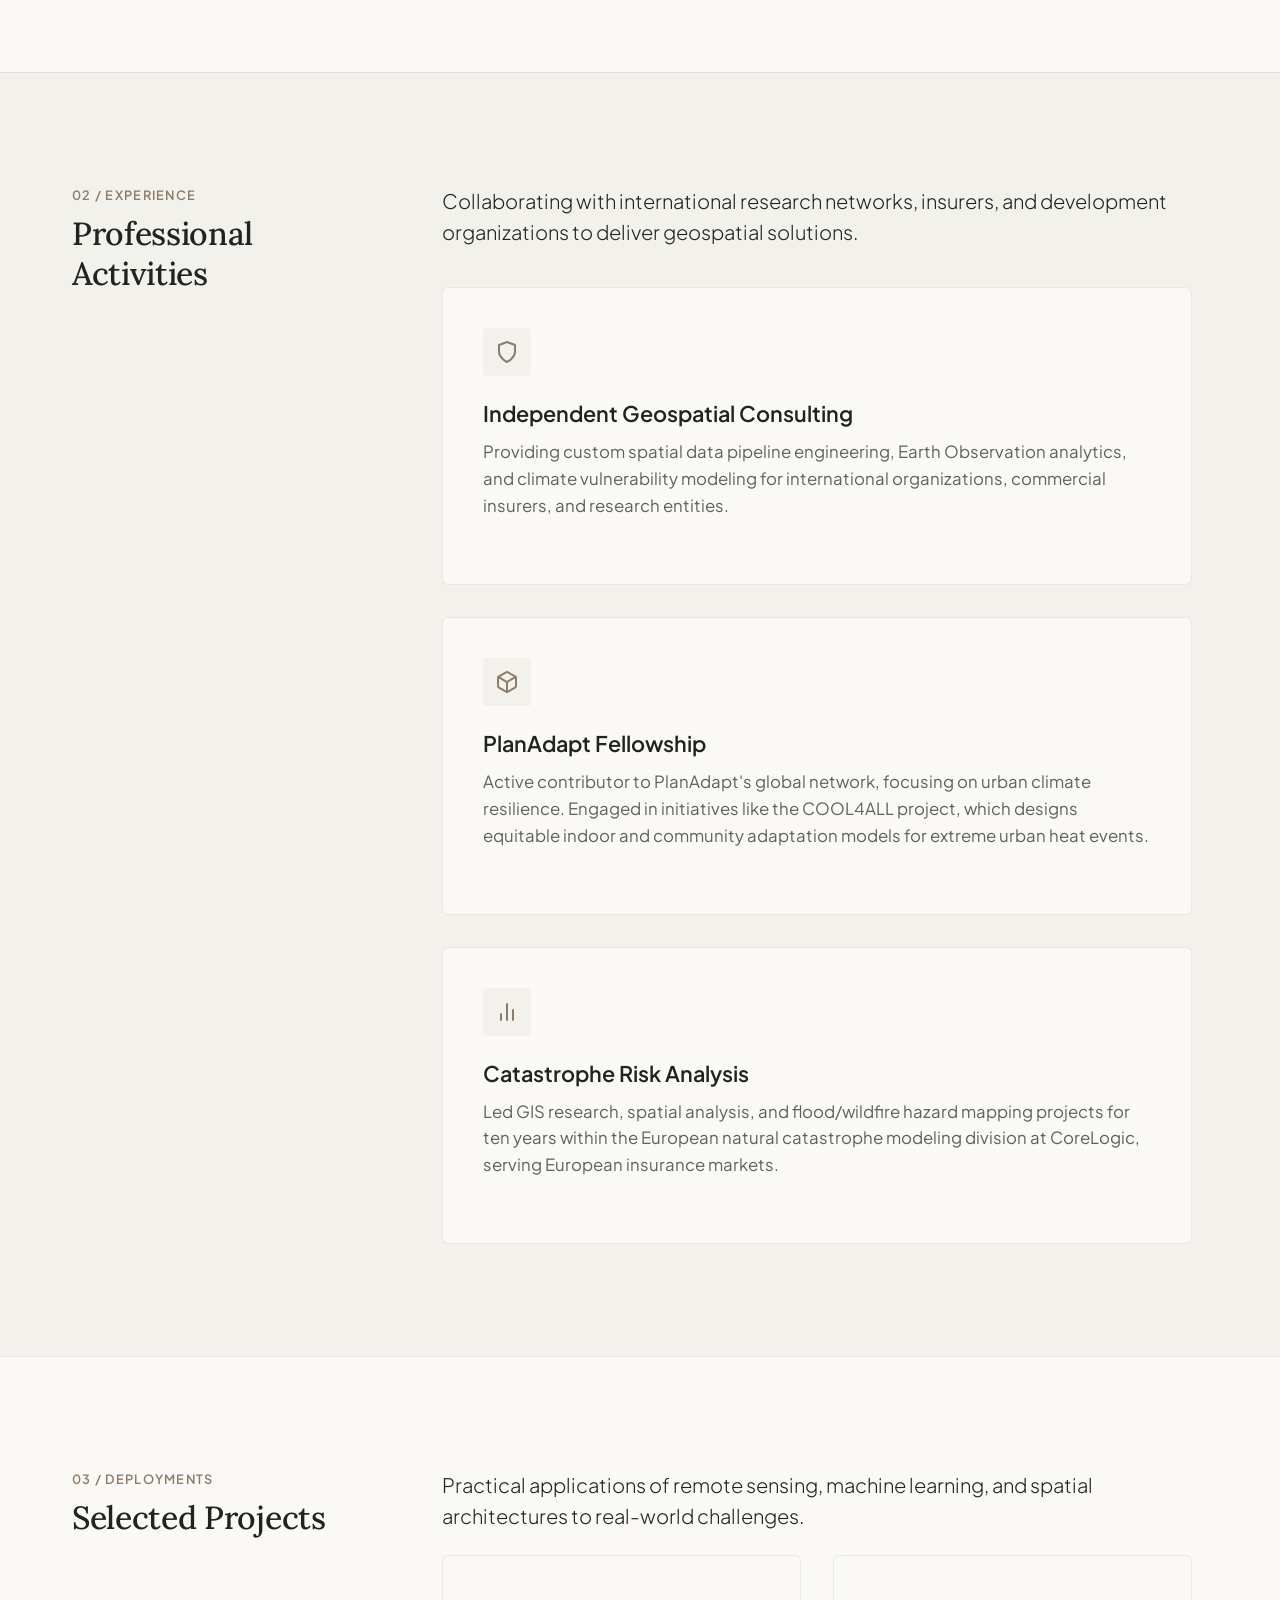
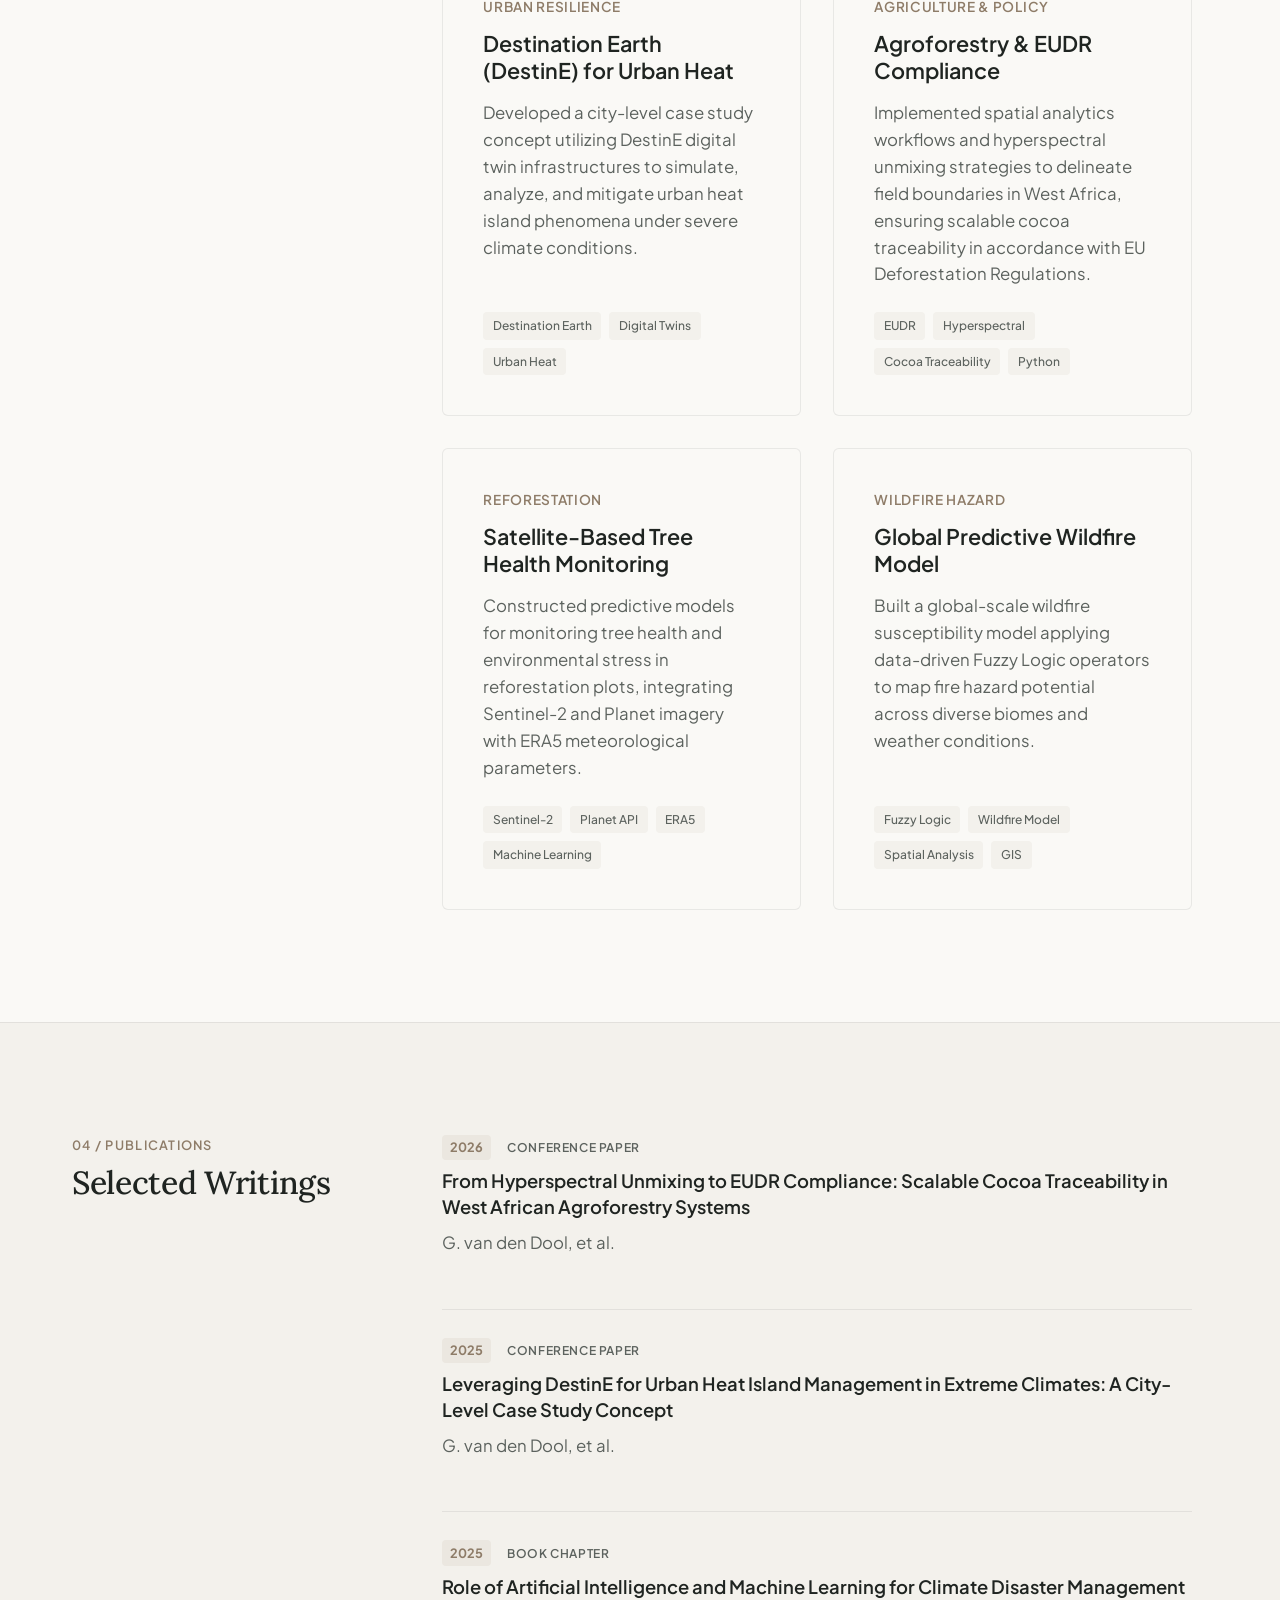
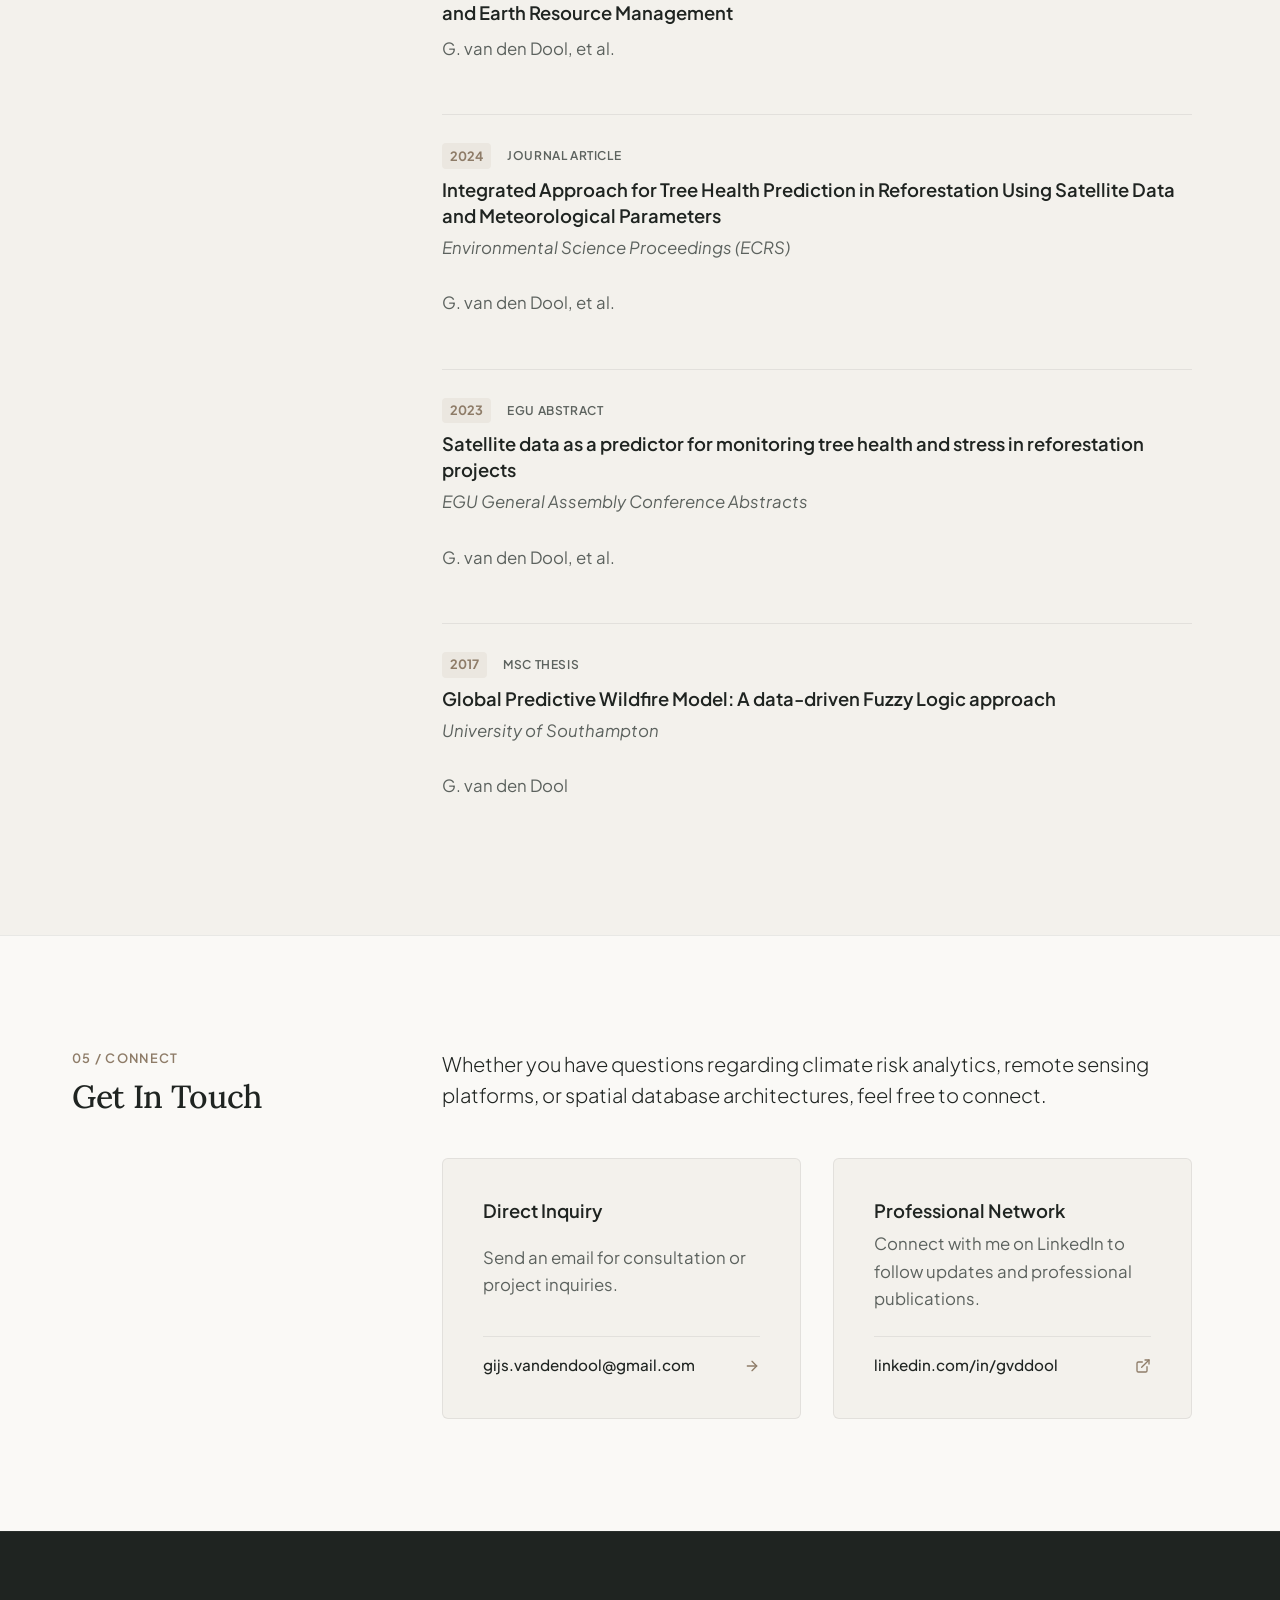
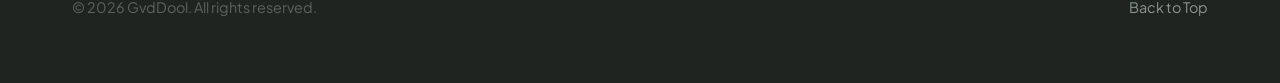
==== commit 34d92596: "Merge branch 'main' of https://github.com/GvdDool/GvdDool.github.io" ====
--- a/index.html
+++ b/index.html
@@ -237,7 +237,7 @@
                                 </div>
                                 <h3 class="publication-title">Integrated Approach for Tree Health Prediction in Reforestation Using Satellite Data and Meteorological Parameters</h3>
                                 <p class="publication-journal">Environmental Science Proceedings (ECRS)</p>
-                                <p class="publication-authors">G. van den Dool, S. Manfreda, et al.</p>
+                                <p class="publication-authors">G. van den Dool, et al.</p>
                             </div>
 
                             <div class="publication-item">
@@ -281,8 +281,8 @@
                             <div class="contact-method-card">
                                 <h3>Direct Inquiry</h3>
                                 <p>Send an email for consultation or project inquiries.</p>
-                                <a href="mailto:gvddool@gmail.com" class="contact-link">
-                                    <span>gvddool@gmail.com</span>
+                                <a href="mailto:gijs.vandendool@gmail.com" class="contact-link">
+                                    <span>gijs.vandendool@gmail.com</span>
                                     <svg xmlns="http://www.w3.org/2000/svg" width="16" height="16" viewBox="0 0 24 24" fill="none" stroke="currentColor" stroke-width="2" stroke-linecap="round" stroke-linejoin="round"><line x1="5" y1="12" x2="19" y2="12"/><polyline points="12 5 19 12 12 19"/></svg>
                                 </a>
                             </div>
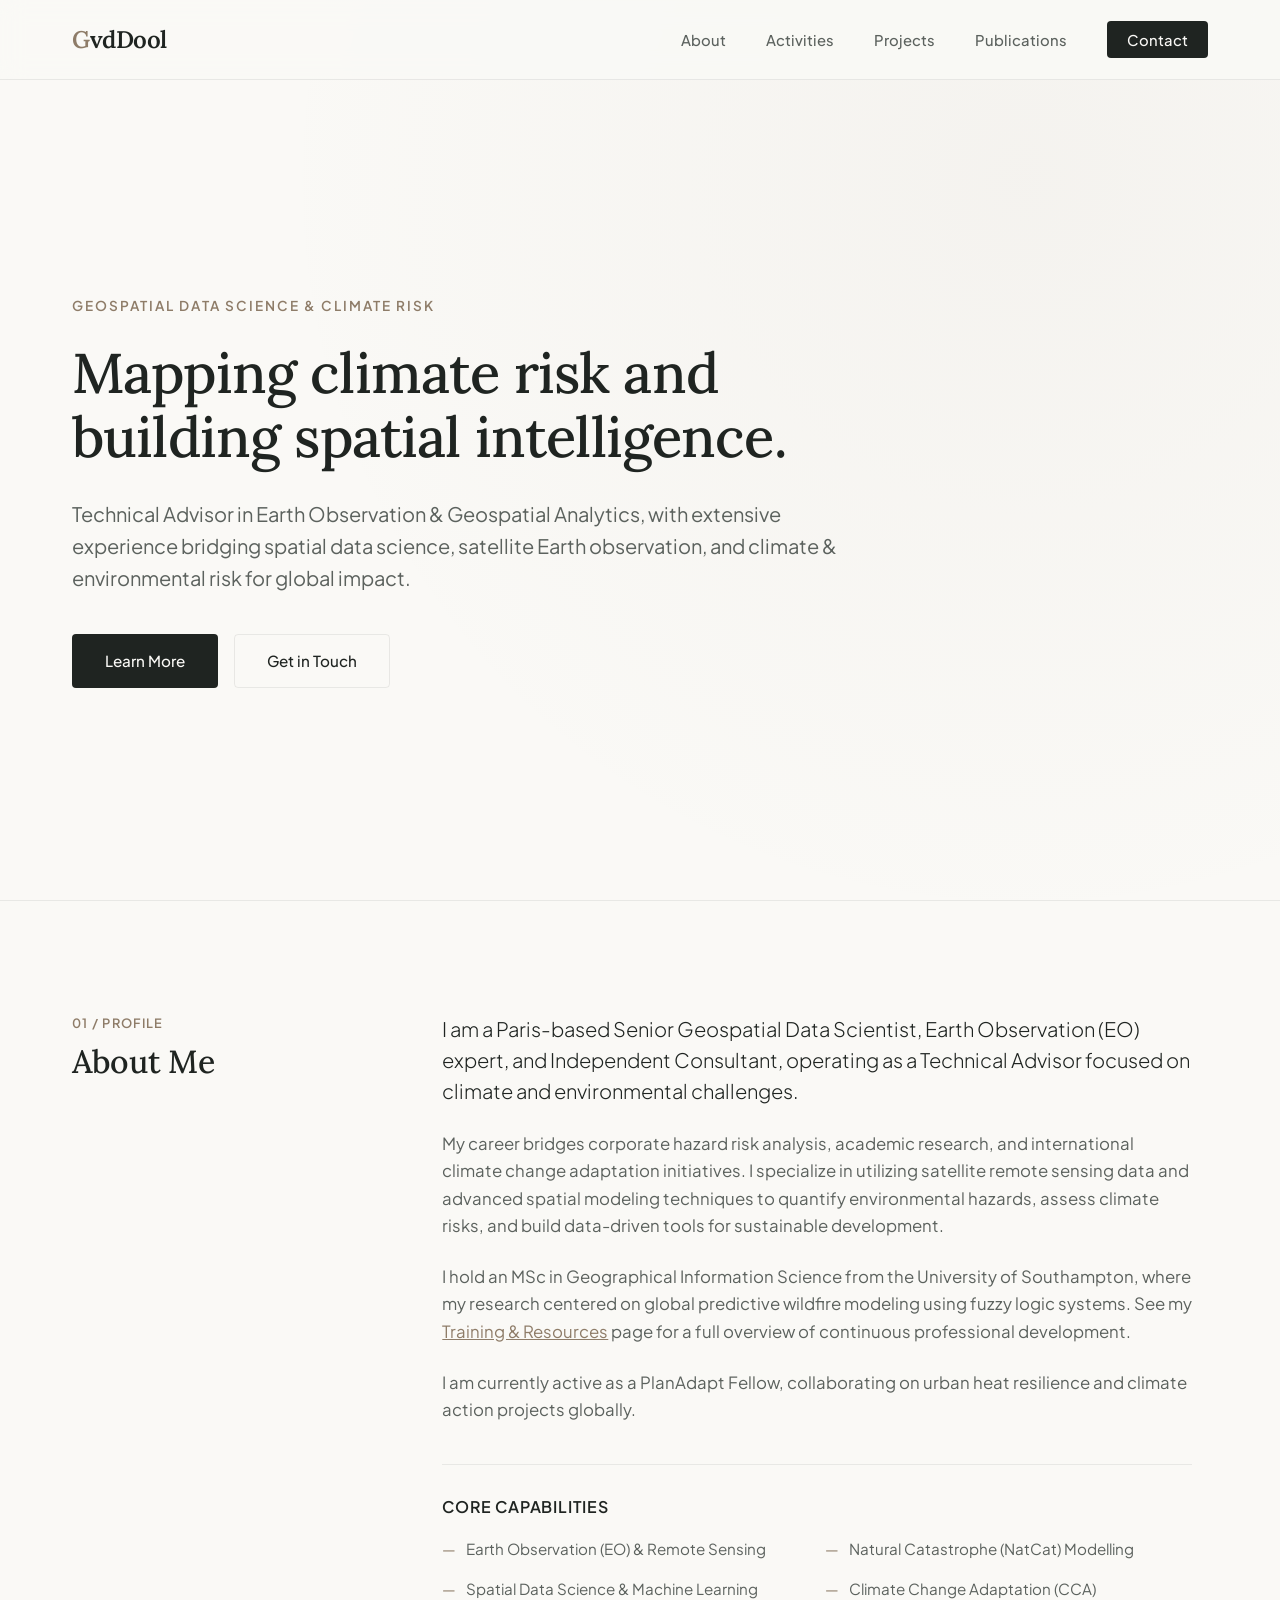
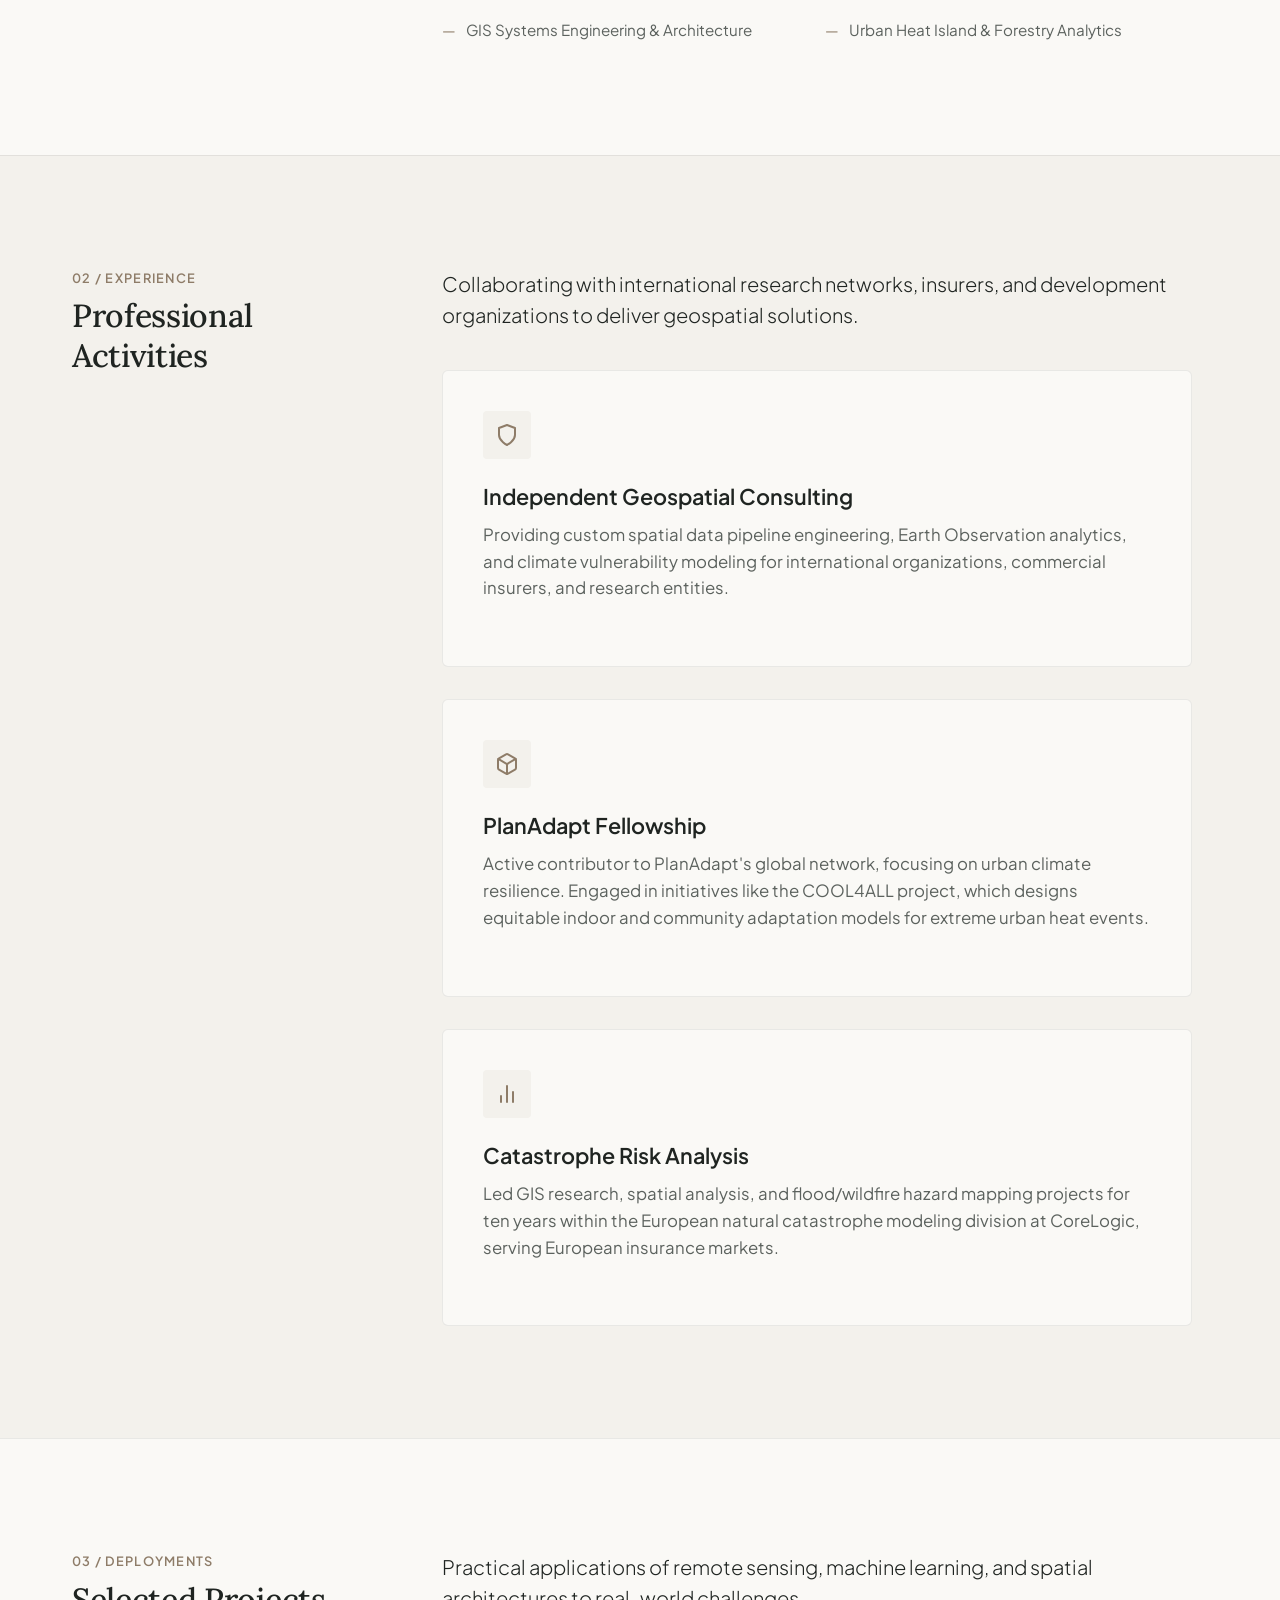
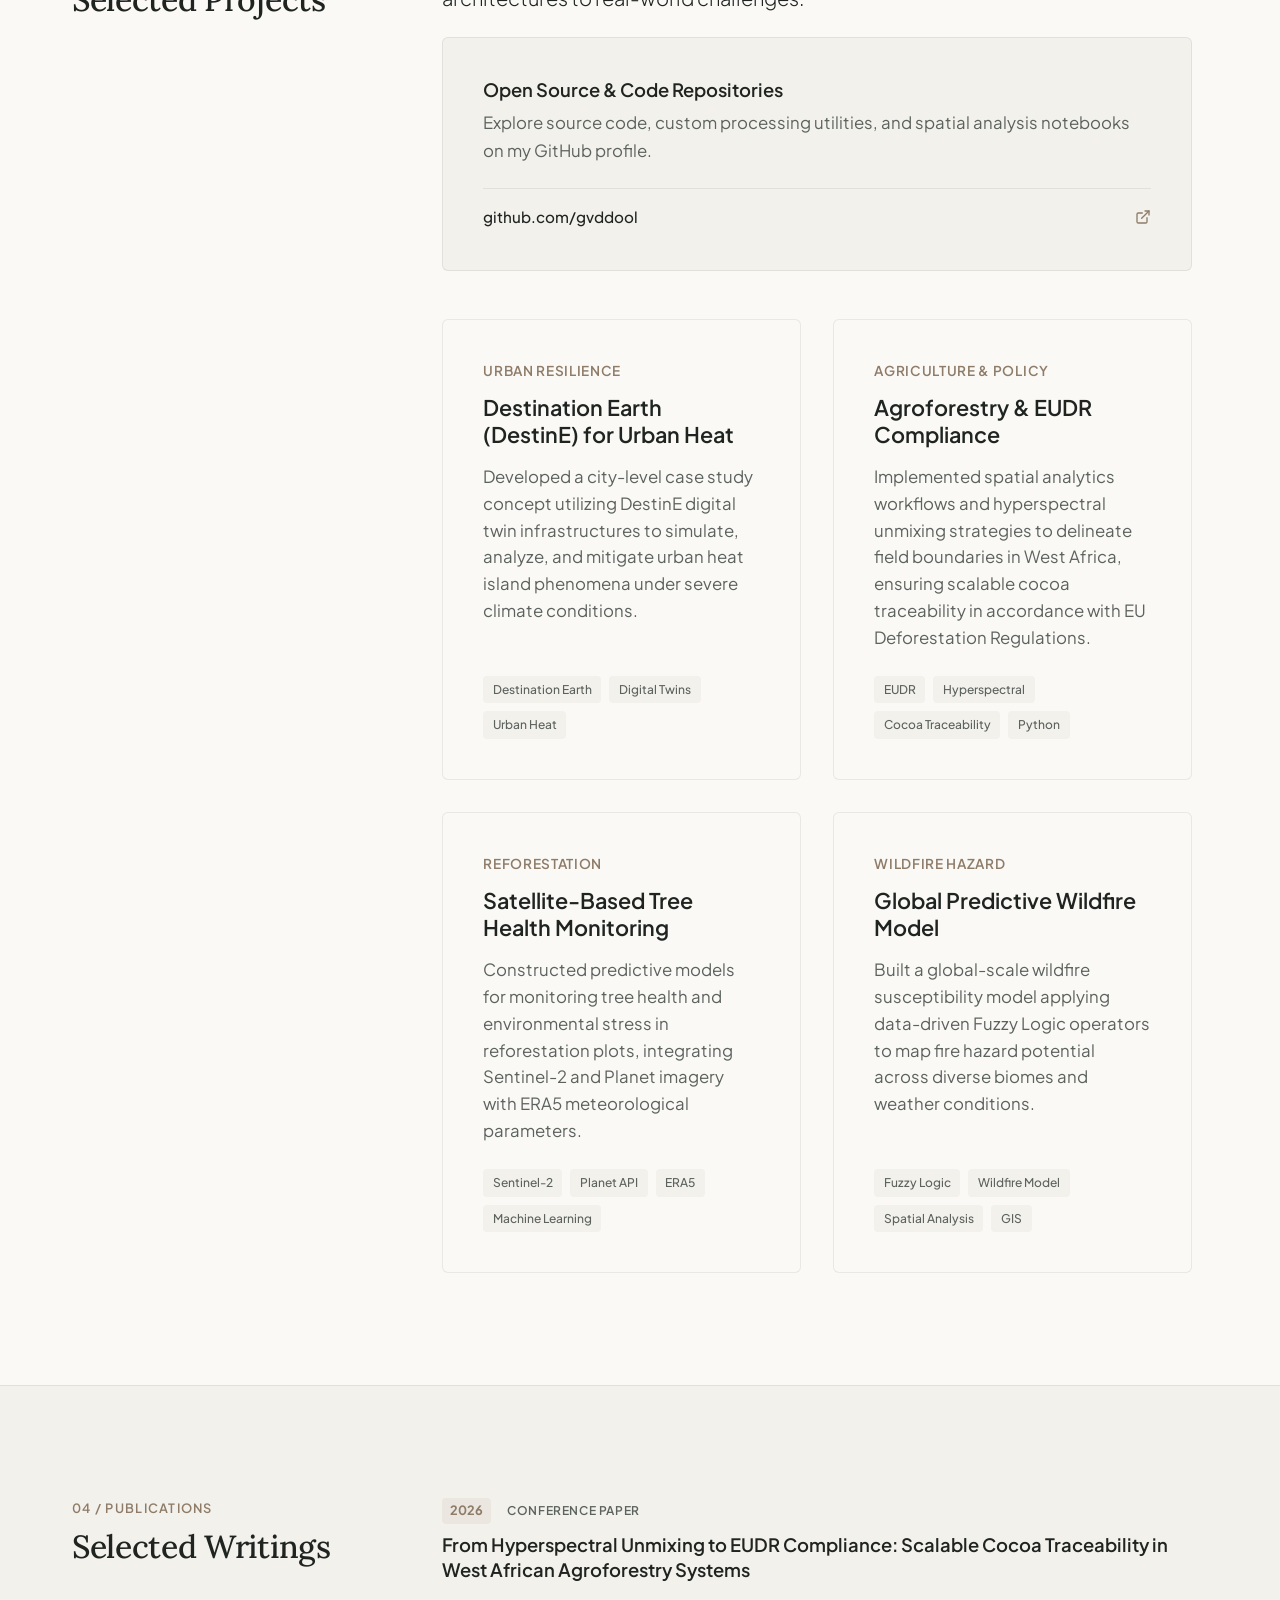
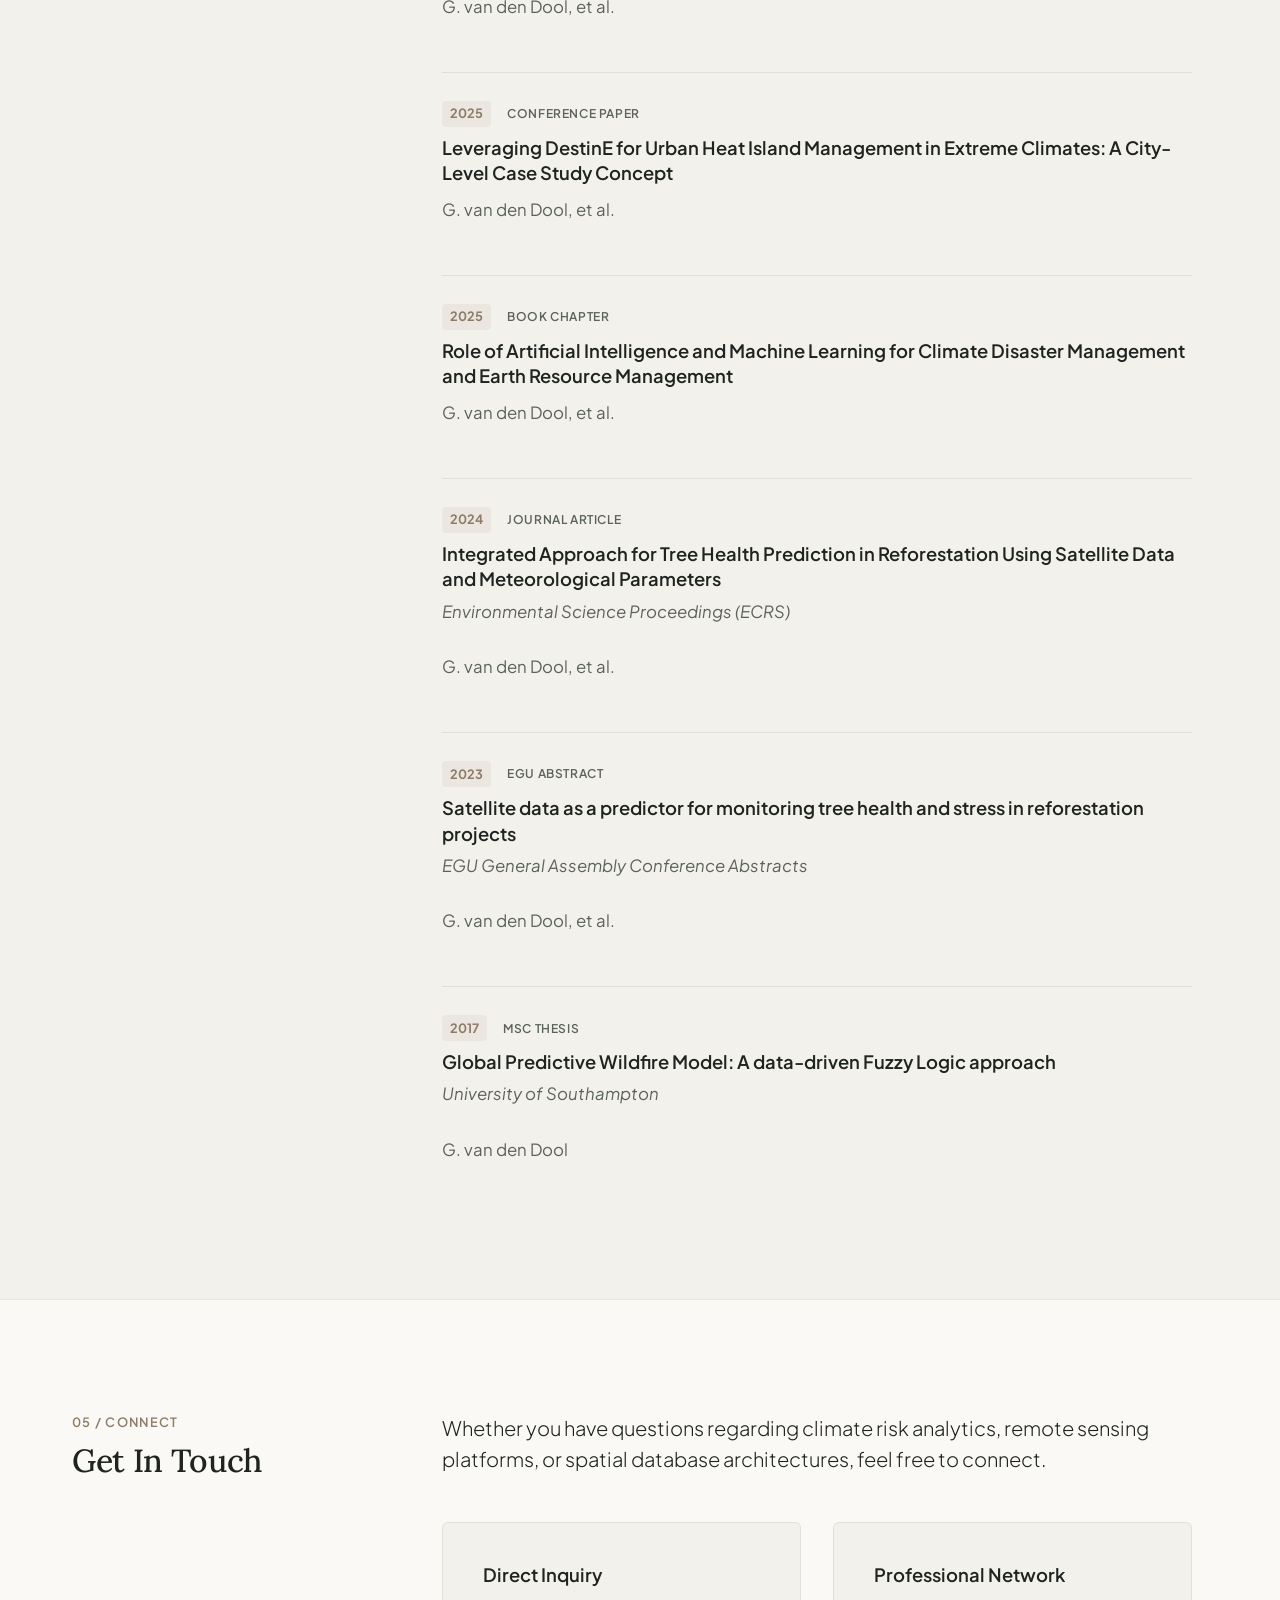
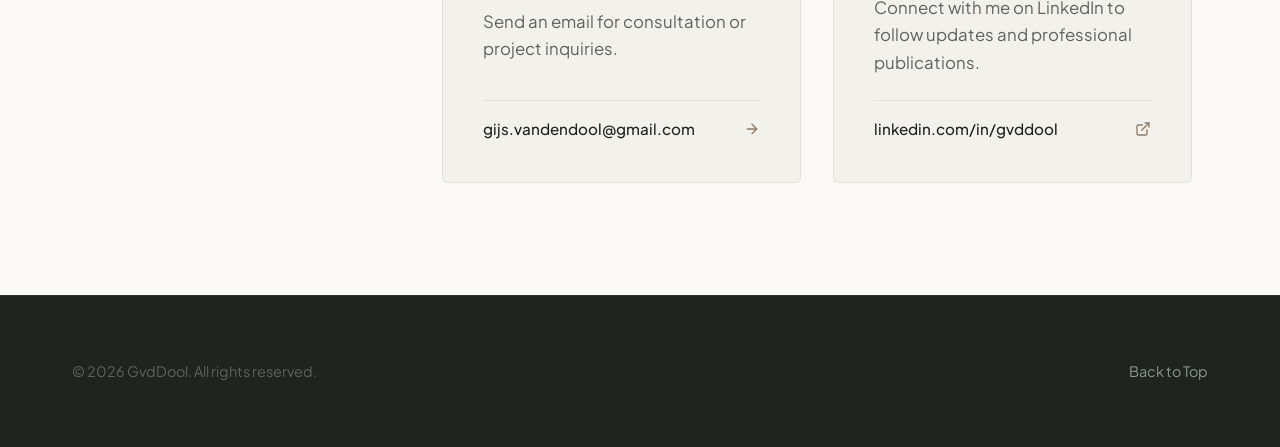
==== commit d582d95e: "website update added a training section" ====
--- a/index.html
+++ b/index.html
@@ -1,17 +1,22 @@
 <!DOCTYPE html>
 <html lang="en">
+
 <head>
     <meta charset="UTF-8">
     <meta name="viewport" content="width=device-width, initial-scale=1.0">
-    <title>GvdDool | Geospatial Data Science & Climate Risk Consulting</title>
-    <meta name="description" content="Professional portfolio of Gijs van den Dool (GvdDool), Senior Geospatial Data Scientist and Catastrophe Modeller based in Paris. Specializing in Earth Observation, Climate Risk, and GIS.">
+    <title>GvdDool | Earth Observation & Geospatial Analytics — Technical Advisor</title>
+    <meta name="description"
+        content="Professional portfolio of Gijs van den Dool (GvdDool), Technical Advisor in Earth Observation & Geospatial Analytics based in Paris. Specializing in Earth Observation, Climate Risk, and environmental challenges.">
     <!-- Google Fonts: Plus Jakarta Sans for body, Lora for headings -->
     <link rel="preconnect" href="https://fonts.googleapis.com">
     <link rel="preconnect" href="https://fonts.gstatic.com" crossorigin>
-    <link href="https://fonts.googleapis.com/css2?family=Lora:ital,wght@0,400..700;1,400..700&family=Plus+Jakarta+Sans:wght@300;400;500;600;700&display=swap" rel="stylesheet">
+    <link
+        href="https://fonts.googleapis.com/css2?family=Lora:ital,wght@0,400..700;1,400..700&family=Plus+Jakarta+Sans:wght@300;400;500;600;700&display=swap"
+        rel="stylesheet">
     <!-- Stylesheet -->
     <link rel="stylesheet" href="style.css">
 </head>
+
 <body>
 
     <!-- Header / Navigation -->
@@ -41,7 +46,9 @@
                 <div class="hero-content">
                     <span class="hero-tagline">Geospatial Data Science & Climate Risk</span>
                     <h1 class="hero-title">Mapping climate risk and building spatial intelligence.</h1>
-                    <p class="hero-subtitle">Senior GIS Specialist & Catastrophe Modeller with 15+ years of experience bridging spatial data science, satellite earth observations, and natural hazard modelling for global impact.</p>
+                    <p class="hero-subtitle">Technical Advisor in Earth Observation & Geospatial Analytics, with extensive experience
+                        bridging spatial data science, satellite Earth observation, and climate & environmental risk for
+                        global impact.</p>
                     <div class="hero-actions">
                         <a href="#about" class="btn btn-primary">Learn More</a>
                         <a href="#contact" class="btn btn-secondary">Get in Touch</a>
@@ -59,10 +66,17 @@
                         <h2 class="section-title">About Me</h2>
                     </div>
                     <div class="section-body">
-                        <p class="lead-text">I am a Paris-based Senior Geospatial Data Scientist, Earth Observation (EO) expert, and Independent Consultant with a focus on environmental risk analysis.</p>
-                        <p>My career bridges corporate hazard risk analysis, academic research, and international climate change adaptation initiatives. I specialize in utilizing satellite remote sensing data and advanced spatial modeling techniques to quantify environmental hazards, assess climate risks, and build data-driven tools for sustainable development.</p>
-                        <p>I hold an MSc in Geographical Information Science from the University of Southampton, where my research centered on global predictive wildfire modeling using fuzzy logic systems. I am currently active as a PlanAdapt Fellow, collaborating on urban heat resilience and climate action projects globally.</p>
-                        
+                        <p class="lead-text">I am a Paris-based Senior Geospatial Data Scientist, Earth Observation (EO)
+                            expert, and Independent Consultant, operating as a Technical Advisor focused on climate and environmental challenges.</p>
+                        <p>My career bridges corporate hazard risk analysis, academic research, and international
+                            climate change adaptation initiatives. I specialize in utilizing satellite remote sensing
+                            data and advanced spatial modeling techniques to quantify environmental hazards, assess
+                            climate risks, and build data-driven tools for sustainable development.</p>
+                        <p>I hold an MSc in Geographical Information Science from the University of Southampton, where
+                            my research centered on global predictive wildfire modeling using fuzzy logic systems. See my <a href="training.html" style="text-decoration: underline; color: var(--color-accent);">Training & Resources</a> page for a full overview of continuous professional development.</p>
+                        <p>I am currently active as a PlanAdapt Fellow, collaborating on urban heat resilience and climate
+                            action projects globally.</p>
+
                         <div class="skills-highlight">
                             <h3>Core Capabilities</h3>
                             <ul class="skills-list">
@@ -88,31 +102,56 @@
                         <h2 class="section-title">Professional Activities</h2>
                     </div>
                     <div class="section-body">
-                        <p class="lead-text">Collaborating with international research networks, insurers, and development organizations to deliver geospatial solutions.</p>
-                        
+                        <p class="lead-text">Collaborating with international research networks, insurers, and
+                            development organizations to deliver geospatial solutions.</p>
+
                         <div class="activities-grid">
                             <div class="activity-card">
                                 <div class="activity-icon">
-                                    <svg xmlns="http://www.w3.org/2000/svg" width="24" height="24" viewBox="0 0 24 24" fill="none" stroke="currentColor" stroke-width="2" stroke-linecap="round" stroke-linejoin="round"><path d="M12 22s8-4 8-10V5l-8-3-8 3v7c0 6 8 10 8 10z"/></svg>
+                                    <svg xmlns="http://www.w3.org/2000/svg" width="24" height="24" viewBox="0 0 24 24"
+                                        fill="none" stroke="currentColor" stroke-width="2" stroke-linecap="round"
+                                        stroke-linejoin="round">
+                                        <path d="M12 22s8-4 8-10V5l-8-3-8 3v7c0 6 8 10 8 10z" />
+                                    </svg>
                                 </div>
                                 <h3 class="activity-title">Independent Geospatial Consulting</h3>
-                                <p class="activity-desc">Providing custom spatial data pipeline engineering, Earth Observation analytics, and climate vulnerability modeling for international organizations, commercial insurers, and research entities.</p>
-                            </div>
-                            
+                                <p class="activity-desc">Providing custom spatial data pipeline engineering, Earth
+                                    Observation analytics, and climate vulnerability modeling for international
+                                    organizations, commercial insurers, and research entities.</p>
+                            </div>
+
                             <div class="activity-card">
                                 <div class="activity-icon">
-                                    <svg xmlns="http://www.w3.org/2000/svg" width="24" height="24" viewBox="0 0 24 24" fill="none" stroke="currentColor" stroke-width="2" stroke-linecap="round" stroke-linejoin="round"><path d="M21 16V8a2 2 0 0 0-1-1.73l-7-4a2 2 0 0 0-2 0l-7 4A2 2 0 0 0 3 8v8a2 2 0 0 0 1 1.73l7 4a2 2 0 0 0 2 0l7-4A2 2 0 0 0 21 16z"/><polyline points="3.27 6.96 12 12.01 20.73 6.96"/><line x1="12" y1="22.08" x2="12" y2="12"/></svg>
+                                    <svg xmlns="http://www.w3.org/2000/svg" width="24" height="24" viewBox="0 0 24 24"
+                                        fill="none" stroke="currentColor" stroke-width="2" stroke-linecap="round"
+                                        stroke-linejoin="round">
+                                        <path
+                                            d="M21 16V8a2 2 0 0 0-1-1.73l-7-4a2 2 0 0 0-2 0l-7 4A2 2 0 0 0 3 8v8a2 2 0 0 0 1 1.73l7 4a2 2 0 0 0 2 0l7-4A2 2 0 0 0 21 16z" />
+                                        <polyline points="3.27 6.96 12 12.01 20.73 6.96" />
+                                        <line x1="12" y1="22.08" x2="12" y2="12" />
+                                    </svg>
                                 </div>
                                 <h3 class="activity-title">PlanAdapt Fellowship</h3>
-                                <p class="activity-desc">Active contributor to PlanAdapt's global network, focusing on urban climate resilience. Engaged in initiatives like the COOL4ALL project, which designs equitable indoor and community adaptation models for extreme urban heat events.</p>
+                                <p class="activity-desc">Active contributor to PlanAdapt's global network, focusing on
+                                    urban climate resilience. Engaged in initiatives like the COOL4ALL project, which
+                                    designs equitable indoor and community adaptation models for extreme urban heat
+                                    events.</p>
                             </div>
 
                             <div class="activity-card">
                                 <div class="activity-icon">
-                                    <svg xmlns="http://www.w3.org/2000/svg" width="24" height="24" viewBox="0 0 24 24" fill="none" stroke="currentColor" stroke-width="2" stroke-linecap="round" stroke-linejoin="round"><line x1="18" y1="20" x2="18" y2="10"/><line x1="12" y1="20" x2="12" y2="4"/><line x1="6" y1="20" x2="6" y2="14"/></svg>
+                                    <svg xmlns="http://www.w3.org/2000/svg" width="24" height="24" viewBox="0 0 24 24"
+                                        fill="none" stroke="currentColor" stroke-width="2" stroke-linecap="round"
+                                        stroke-linejoin="round">
+                                        <line x1="18" y1="20" x2="18" y2="10" />
+                                        <line x1="12" y1="20" x2="12" y2="4" />
+                                        <line x1="6" y1="20" x2="6" y2="14" />
+                                    </svg>
                                 </div>
                                 <h3 class="activity-title">Catastrophe Risk Analysis</h3>
-                                <p class="activity-desc">Led GIS research, spatial analysis, and flood/wildfire hazard mapping projects for ten years within the European natural catastrophe modeling division at CoreLogic, serving European insurance markets.</p>
+                                <p class="activity-desc">Led GIS research, spatial analysis, and flood/wildfire hazard
+                                    mapping projects for ten years within the European natural catastrophe modeling
+                                    division at CoreLogic, serving European insurance markets.</p>
                             </div>
                         </div>
                     </div>
@@ -129,14 +168,34 @@
                         <h2 class="section-title">Selected Projects</h2>
                     </div>
                     <div class="section-body">
-                        <p class="lead-text">Practical applications of remote sensing, machine learning, and spatial architectures to real-world challenges.</p>
-                        
+                        <p class="lead-text">Practical applications of remote sensing, machine learning, and spatial
+                            architectures to real-world challenges.</p>
+
+                        <div class="project-github-card">
+                            <h3>Open Source & Code Repositories</h3>
+                            <p>Explore source code, custom processing utilities, and spatial analysis notebooks on my
+                                GitHub profile.</p>
+                            <a href="https://github.com/gvddool" target="_blank" rel="noopener noreferrer"
+                                class="contact-link">
+                                <span>github.com/gvddool</span>
+                                <svg xmlns="http://www.w3.org/2000/svg" width="16" height="16" viewBox="0 0 24 24"
+                                    fill="none" stroke="currentColor" stroke-width="2" stroke-linecap="round"
+                                    stroke-linejoin="round">
+                                    <path d="M18 13v6a2 2 0 0 1-2 2H5a2 2 0 0 1-2-2V8a2 2 0 0 1 2-2h6" />
+                                    <polyline points="15 3 21 3 21 9" />
+                                    <line x1="10" y1="14" x2="21" y2="3" />
+                                </svg>
+                            </a>
+                        </div>
+
                         <div class="projects-grid">
                             <div class="project-card">
                                 <div>
                                     <div class="project-meta">Urban Resilience</div>
                                     <h3 class="project-title">Destination Earth (DestinE) for Urban Heat</h3>
-                                    <p class="project-desc">Developed a city-level case study concept utilizing DestinE digital twin infrastructures to simulate, analyze, and mitigate urban heat island phenomena under severe climate conditions.</p>
+                                    <p class="project-desc">Developed a city-level case study concept utilizing DestinE
+                                        digital twin infrastructures to simulate, analyze, and mitigate urban heat
+                                        island phenomena under severe climate conditions.</p>
                                 </div>
                                 <div class="project-tags">
                                     <span class="project-tag">Destination Earth</span>
@@ -149,7 +208,9 @@
                                 <div>
                                     <div class="project-meta">Agriculture & Policy</div>
                                     <h3 class="project-title">Agroforestry & EUDR Compliance</h3>
-                                    <p class="project-desc">Implemented spatial analytics workflows and hyperspectral unmixing strategies to delineate field boundaries in West Africa, ensuring scalable cocoa traceability in accordance with EU Deforestation Regulations.</p>
+                                    <p class="project-desc">Implemented spatial analytics workflows and hyperspectral
+                                        unmixing strategies to delineate field boundaries in West Africa, ensuring
+                                        scalable cocoa traceability in accordance with EU Deforestation Regulations.</p>
                                 </div>
                                 <div class="project-tags">
                                     <span class="project-tag">EUDR</span>
@@ -163,7 +224,9 @@
                                 <div>
                                     <div class="project-meta">Reforestation</div>
                                     <h3 class="project-title">Satellite-Based Tree Health Monitoring</h3>
-                                    <p class="project-desc">Constructed predictive models for monitoring tree health and environmental stress in reforestation plots, integrating Sentinel-2 and Planet imagery with ERA5 meteorological parameters.</p>
+                                    <p class="project-desc">Constructed predictive models for monitoring tree health and
+                                        environmental stress in reforestation plots, integrating Sentinel-2 and Planet
+                                        imagery with ERA5 meteorological parameters.</p>
                                 </div>
                                 <div class="project-tags">
                                     <span class="project-tag">Sentinel-2</span>
@@ -177,7 +240,9 @@
                                 <div>
                                     <div class="project-meta">Wildfire Hazard</div>
                                     <h3 class="project-title">Global Predictive Wildfire Model</h3>
-                                    <p class="project-desc">Built a global-scale wildfire susceptibility model applying data-driven Fuzzy Logic operators to map fire hazard potential across diverse biomes and weather conditions.</p>
+                                    <p class="project-desc">Built a global-scale wildfire susceptibility model applying
+                                        data-driven Fuzzy Logic operators to map fire hazard potential across diverse
+                                        biomes and weather conditions.</p>
                                 </div>
                                 <div class="project-tags">
                                     <span class="project-tag">Fuzzy Logic</span>
@@ -202,13 +267,14 @@
                     </div>
                     <div class="section-body">
                         <div class="publications-list">
-                            
+
                             <div class="publication-item">
                                 <div class="publication-meta">
                                     <span class="pub-year">2026</span>
                                     <span class="pub-type">Conference Paper</span>
                                 </div>
-                                <h3 class="publication-title">From Hyperspectral Unmixing to EUDR Compliance: Scalable Cocoa Traceability in West African Agroforestry Systems</h3>
+                                <h3 class="publication-title">From Hyperspectral Unmixing to EUDR Compliance: Scalable
+                                    Cocoa Traceability in West African Agroforestry Systems</h3>
                                 <p class="publication-authors">G. van den Dool, et al.</p>
                             </div>
 
@@ -217,7 +283,8 @@
                                     <span class="pub-year">2025</span>
                                     <span class="pub-type">Conference Paper</span>
                                 </div>
-                                <h3 class="publication-title">Leveraging DestinE for Urban Heat Island Management in Extreme Climates: A City-Level Case Study Concept</h3>
+                                <h3 class="publication-title">Leveraging DestinE for Urban Heat Island Management in
+                                    Extreme Climates: A City-Level Case Study Concept</h3>
                                 <p class="publication-authors">G. van den Dool, et al.</p>
                             </div>
 
@@ -226,7 +293,8 @@
                                     <span class="pub-year">2025</span>
                                     <span class="pub-type">Book Chapter</span>
                                 </div>
-                                <h3 class="publication-title">Role of Artificial Intelligence and Machine Learning for Climate Disaster Management and Earth Resource Management</h3>
+                                <h3 class="publication-title">Role of Artificial Intelligence and Machine Learning for
+                                    Climate Disaster Management and Earth Resource Management</h3>
                                 <p class="publication-authors">G. van den Dool, et al.</p>
                             </div>
 
@@ -235,7 +303,8 @@
                                     <span class="pub-year">2024</span>
                                     <span class="pub-type">Journal Article</span>
                                 </div>
-                                <h3 class="publication-title">Integrated Approach for Tree Health Prediction in Reforestation Using Satellite Data and Meteorological Parameters</h3>
+                                <h3 class="publication-title">Integrated Approach for Tree Health Prediction in
+                                    Reforestation Using Satellite Data and Meteorological Parameters</h3>
                                 <p class="publication-journal">Environmental Science Proceedings (ECRS)</p>
                                 <p class="publication-authors">G. van den Dool, et al.</p>
                             </div>
@@ -245,7 +314,8 @@
                                     <span class="pub-year">2023</span>
                                     <span class="pub-type">EGU Abstract</span>
                                 </div>
-                                <h3 class="publication-title">Satellite data as a predictor for monitoring tree health and stress in reforestation projects</h3>
+                                <h3 class="publication-title">Satellite data as a predictor for monitoring tree health
+                                    and stress in reforestation projects</h3>
                                 <p class="publication-journal">EGU General Assembly Conference Abstracts</p>
                                 <p class="publication-authors">G. van den Dool, et al.</p>
                             </div>
@@ -255,7 +325,8 @@
                                     <span class="pub-year">2017</span>
                                     <span class="pub-type">MSc Thesis</span>
                                 </div>
-                                <h3 class="publication-title">Global Predictive Wildfire Model: A data-driven Fuzzy Logic approach</h3>
+                                <h3 class="publication-title">Global Predictive Wildfire Model: A data-driven Fuzzy
+                                    Logic approach</h3>
                                 <p class="publication-journal">University of Southampton</p>
                                 <p class="publication-authors">G. van den Dool</p>
                             </div>
@@ -275,24 +346,37 @@
                         <h2 class="section-title">Get In Touch</h2>
                     </div>
                     <div class="section-body">
-                        <p class="lead-text">Whether you have questions regarding climate risk analytics, remote sensing platforms, or spatial database architectures, feel free to connect.</p>
-                        
+                        <p class="lead-text">Whether you have questions regarding climate risk analytics, remote sensing
+                            platforms, or spatial database architectures, feel free to connect.</p>
+
                         <div class="contact-methods">
                             <div class="contact-method-card">
                                 <h3>Direct Inquiry</h3>
                                 <p>Send an email for consultation or project inquiries.</p>
                                 <a href="mailto:gijs.vandendool@gmail.com" class="contact-link">
                                     <span>gijs.vandendool@gmail.com</span>
-                                    <svg xmlns="http://www.w3.org/2000/svg" width="16" height="16" viewBox="0 0 24 24" fill="none" stroke="currentColor" stroke-width="2" stroke-linecap="round" stroke-linejoin="round"><line x1="5" y1="12" x2="19" y2="12"/><polyline points="12 5 19 12 12 19"/></svg>
+                                    <svg xmlns="http://www.w3.org/2000/svg" width="16" height="16" viewBox="0 0 24 24"
+                                        fill="none" stroke="currentColor" stroke-width="2" stroke-linecap="round"
+                                        stroke-linejoin="round">
+                                        <line x1="5" y1="12" x2="19" y2="12" />
+                                        <polyline points="12 5 19 12 12 19" />
+                                    </svg>
                                 </a>
                             </div>
 
                             <div class="contact-method-card">
                                 <h3>Professional Network</h3>
                                 <p>Connect with me on LinkedIn to follow updates and professional publications.</p>
-                                <a href="https://www.linkedin.com/in/gvddool/" target="_blank" rel="noopener noreferrer" class="contact-link">
+                                <a href="https://www.linkedin.com/in/gvddool/" target="_blank" rel="noopener noreferrer"
+                                    class="contact-link">
                                     <span>linkedin.com/in/gvddool</span>
-                                    <svg xmlns="http://www.w3.org/2000/svg" width="16" height="16" viewBox="0 0 24 24" fill="none" stroke="currentColor" stroke-width="2" stroke-linecap="round" stroke-linejoin="round"><path d="M18 13v6a2 2 0 0 1-2 2H5a2 2 0 0 1-2-2V8a2 2 0 0 1 2-2h6"/><polyline points="15 3 21 3 21 9"/><line x1="10" y1="14" x2="21" y2="3"/></svg>
+                                    <svg xmlns="http://www.w3.org/2000/svg" width="16" height="16" viewBox="0 0 24 24"
+                                        fill="none" stroke="currentColor" stroke-width="2" stroke-linecap="round"
+                                        stroke-linejoin="round">
+                                        <path d="M18 13v6a2 2 0 0 1-2 2H5a2 2 0 0 1-2-2V8a2 2 0 0 1 2-2h6" />
+                                        <polyline points="15 3 21 3 21 9" />
+                                        <line x1="10" y1="14" x2="21" y2="3" />
+                                    </svg>
                                 </a>
                             </div>
                         </div>
@@ -307,9 +391,6 @@
     <footer class="site-footer">
         <div class="footer-container">
             <p>&copy; 2026 GvdDool. All rights reserved.</p>
-            <div class="footer-counter" title="Total page visits">
-                <img src="https://komarev.com/ghpvc/?username=gvddool&color=8e7c68&style=flat-square" alt="Visitor Count">
-            </div>
             <div class="footer-meta">
                 <a href="#hero">Back to Top</a>
             </div>
@@ -317,4 +398,5 @@
     </footer>
 
 </body>
-</html>
+
+</html>
--- a/style.css
+++ b/style.css
@@ -499,28 +499,41 @@
     color: var(--color-bg-primary);
 }
 
-.footer-counter {
-    opacity: 0;
+/* GitHub Callout Card in Projects */
+.project-github-card {
+    border: 1px solid var(--color-border);
+    padding: 2.5rem;
+    border-radius: 6px;
+    background-color: var(--color-bg-secondary);
+    display: flex;
+    flex-direction: column;
+    justify-content: space-between;
+    margin-bottom: 3rem;
     transition: var(--transition-smooth);
-    cursor: default;
-    display: inline-flex;
-    align-items: center;
-}
-
-.footer-counter:hover {
-    opacity: 0.85;
-}
-
-.footer-counter img {
-    height: 20px;
-    filter: grayscale(1) brightness(0.85) contrast(1.1);
-    transition: var(--transition-smooth);
-}
-
-.footer-counter img:hover {
-    filter: none;
-}
-
+}
+
+.project-github-card:hover {
+    transform: translateY(-4px);
+    box-shadow: 0 12px 30px rgba(31, 36, 33, 0.04);
+    border-color: rgba(142, 124, 104, 0.2);
+}
+
+.project-github-card h3 {
+    font-family: var(--font-sans);
+    font-weight: 600;
+    font-size: 1.15rem;
+    margin-bottom: 0.5rem;
+}
+
+.project-github-card p {
+    font-size: 0.95rem;
+    color: var(--color-text-secondary);
+    margin-bottom: 2rem;
+}
+
+.project-github-card:hover .contact-link svg {
+    transform: translateX(4px);
+}
 
 /* Projects Grid & Cards */
 .projects-grid {
@@ -728,3 +741,59 @@
     }
 }
 
+/* -------------------------------------------------------------
+ * Data / Training Tables
+ * ------------------------------------------------------------- */
+.page-header-section {
+    padding: 8rem 0 3rem;
+    background-color: var(--color-bg-secondary);
+    border-bottom: 1px solid var(--color-border);
+}
+
+.table-container {
+    overflow-x: auto;
+    margin-top: 1.5rem;
+    margin-bottom: 3rem;
+}
+
+.data-table {
+    width: 100%;
+    border-collapse: collapse;
+    font-size: 0.95rem;
+    text-align: left;
+}
+
+.data-table th,
+.data-table td {
+    padding: 1rem 1.25rem;
+    border-bottom: 1px solid var(--color-border);
+}
+
+.data-table th {
+    font-family: var(--font-sans);
+    font-weight: 600;
+    font-size: 0.825rem;
+    text-transform: uppercase;
+    letter-spacing: 0.08em;
+    color: var(--color-accent);
+    background-color: var(--color-bg-secondary);
+}
+
+.data-table tbody tr {
+    transition: var(--transition-smooth);
+}
+
+.data-table tbody tr:hover {
+    background-color: rgba(142, 124, 104, 0.05);
+}
+
+.data-table td a {
+    color: var(--color-accent);
+    font-weight: 500;
+    text-decoration: underline;
+    text-underline-offset: 3px;
+}
+
+.data-table td a:hover {
+    color: var(--color-text-primary);
+}
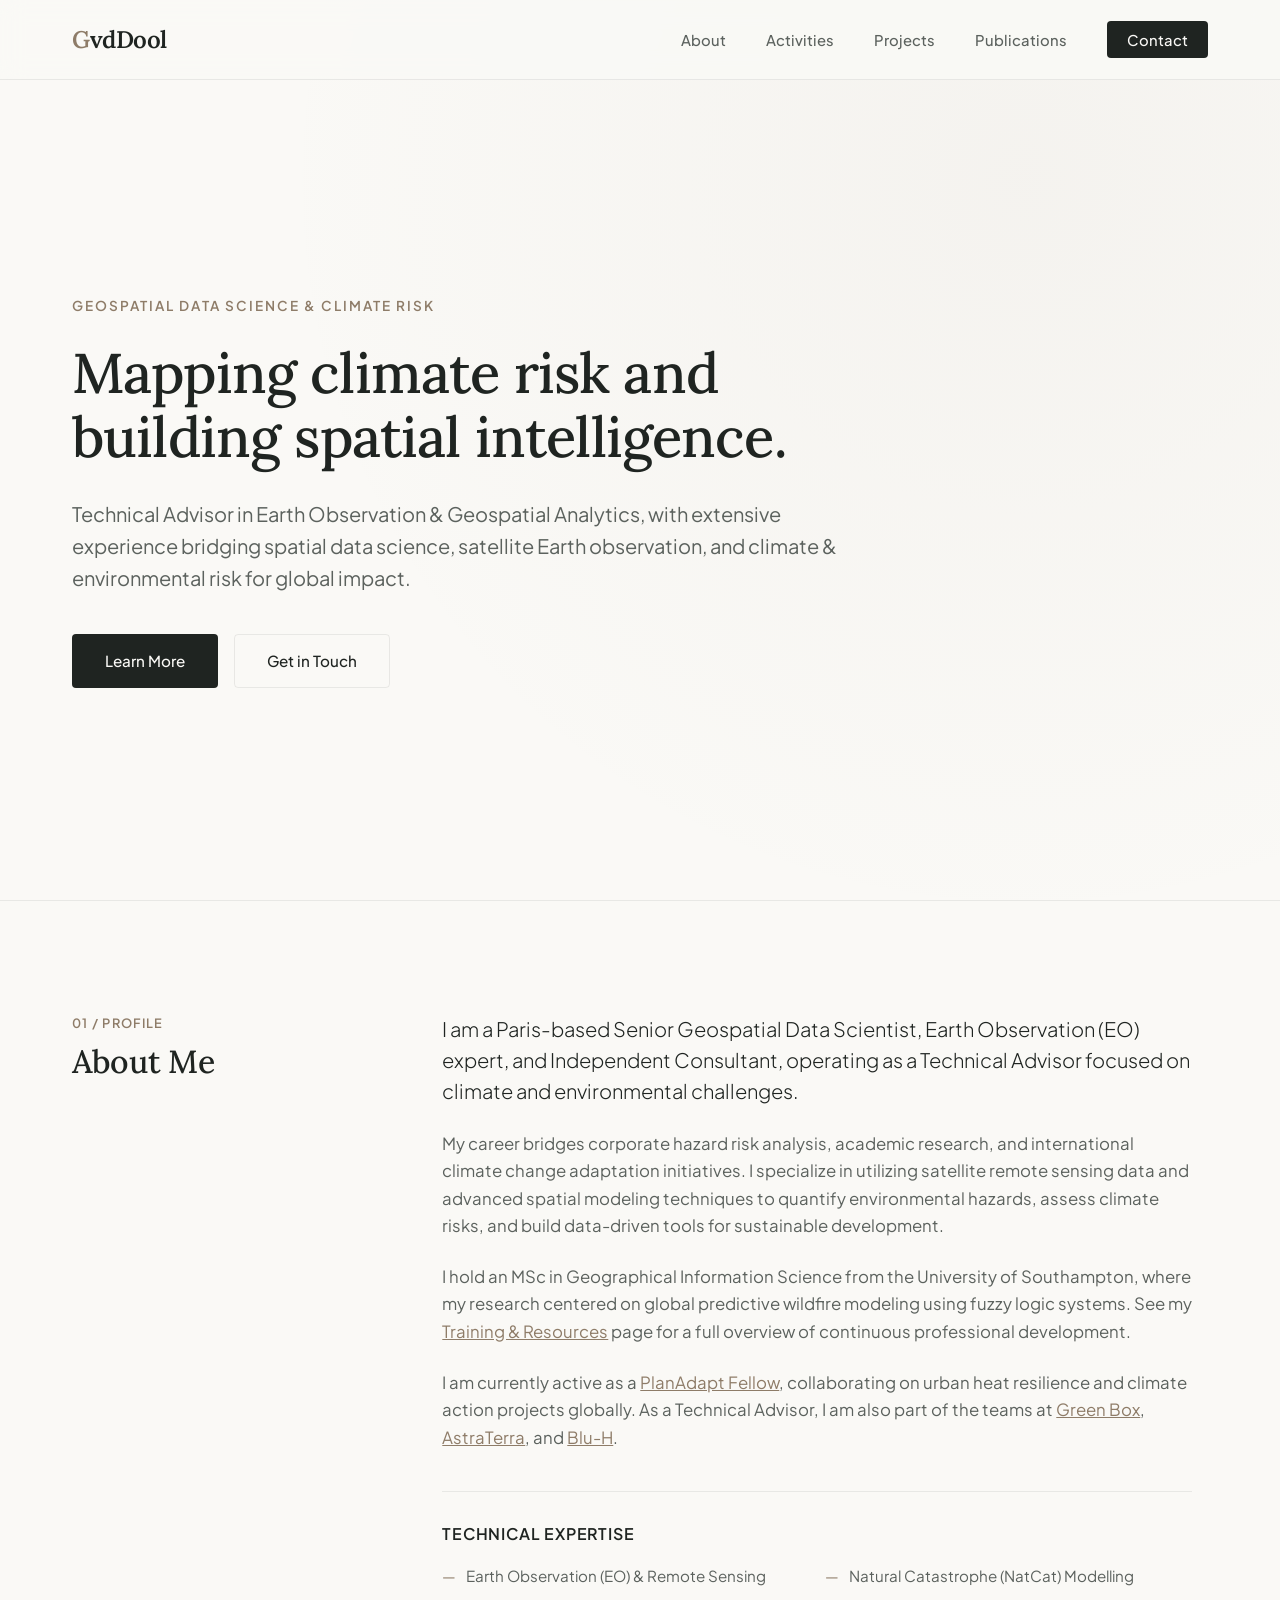
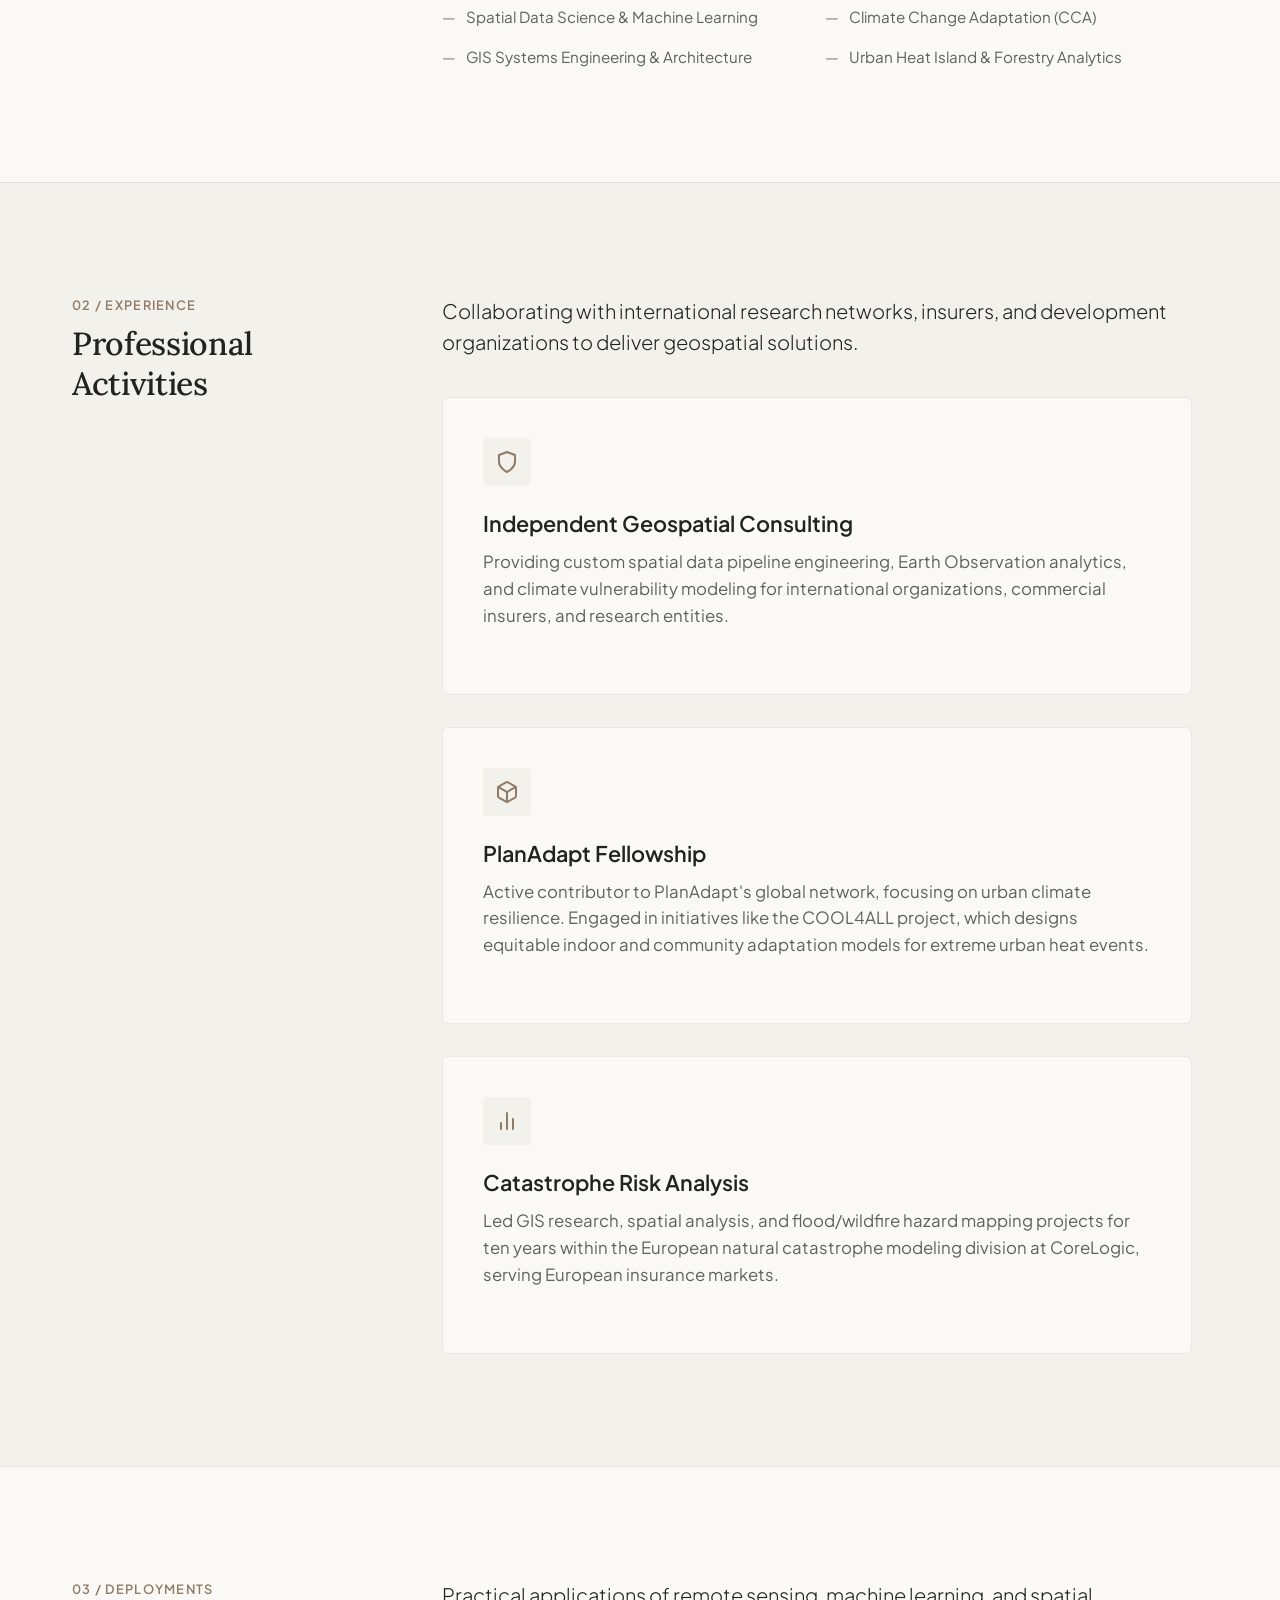
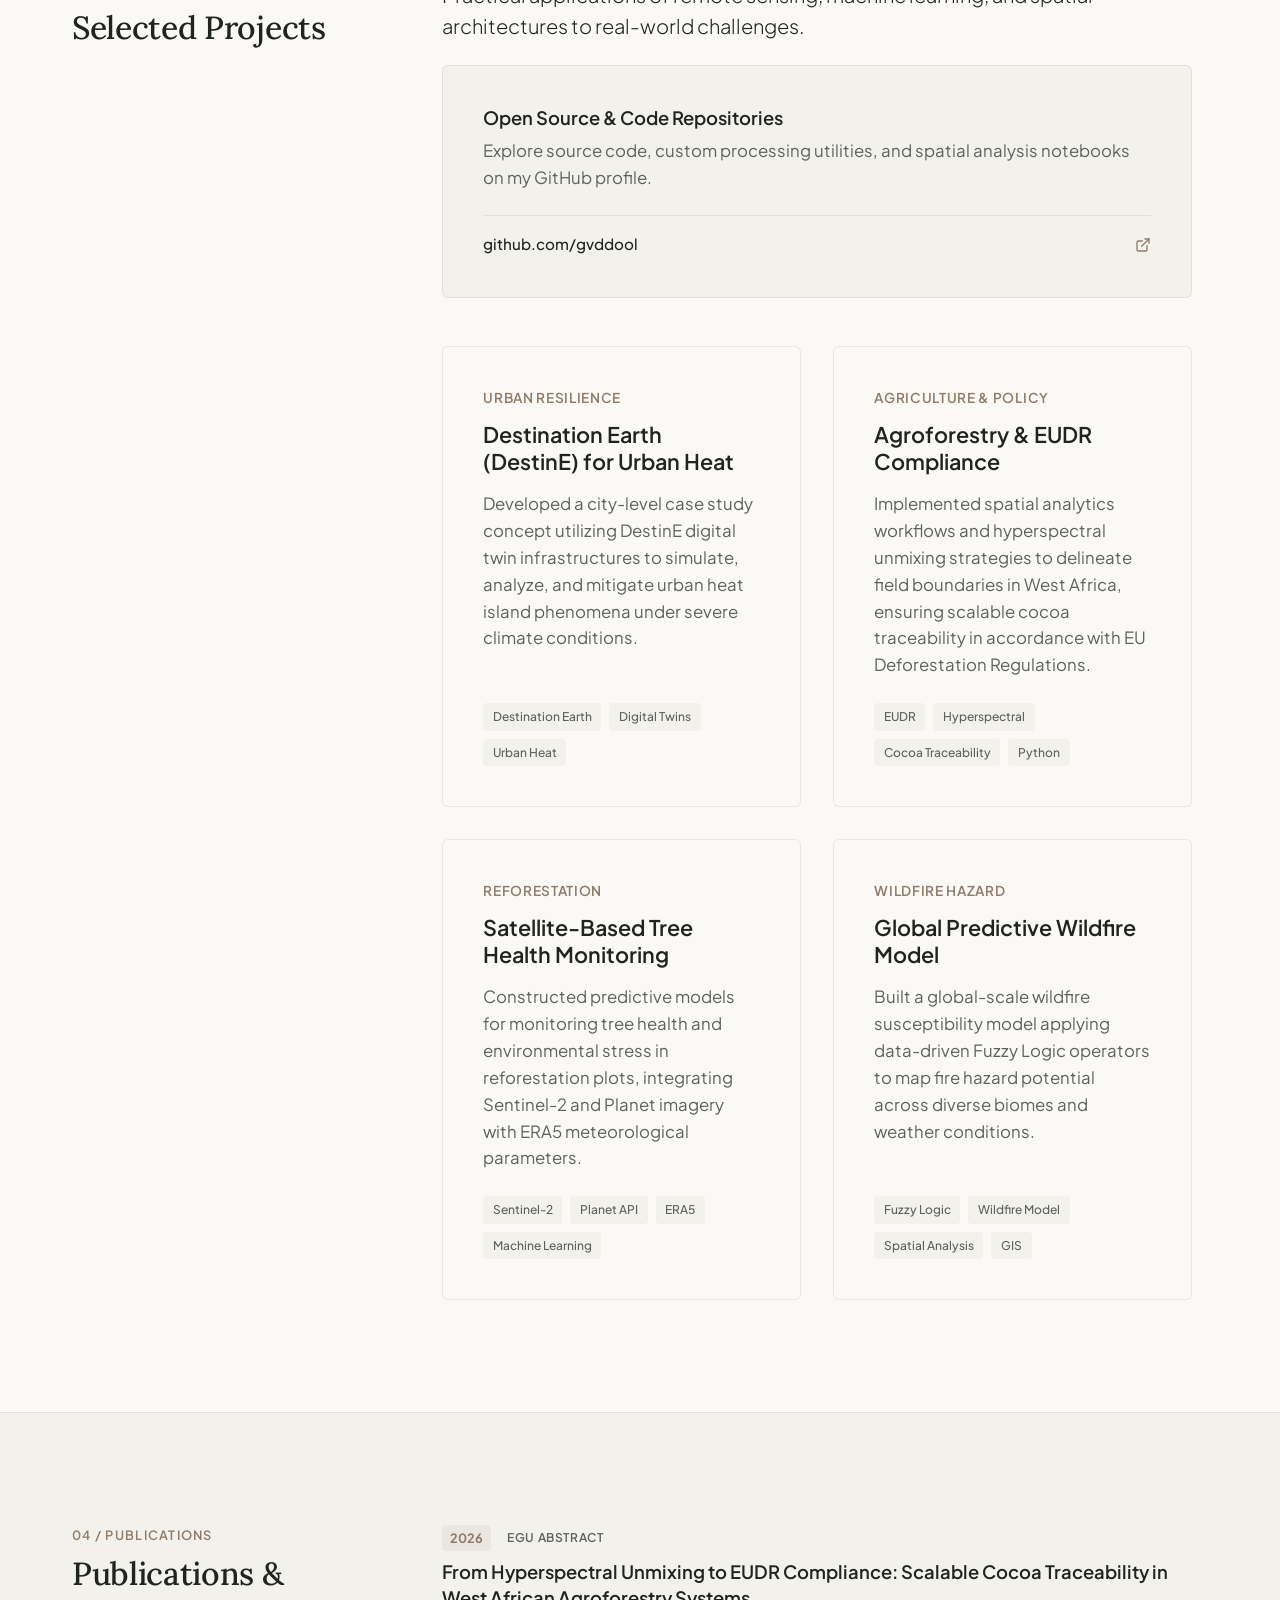
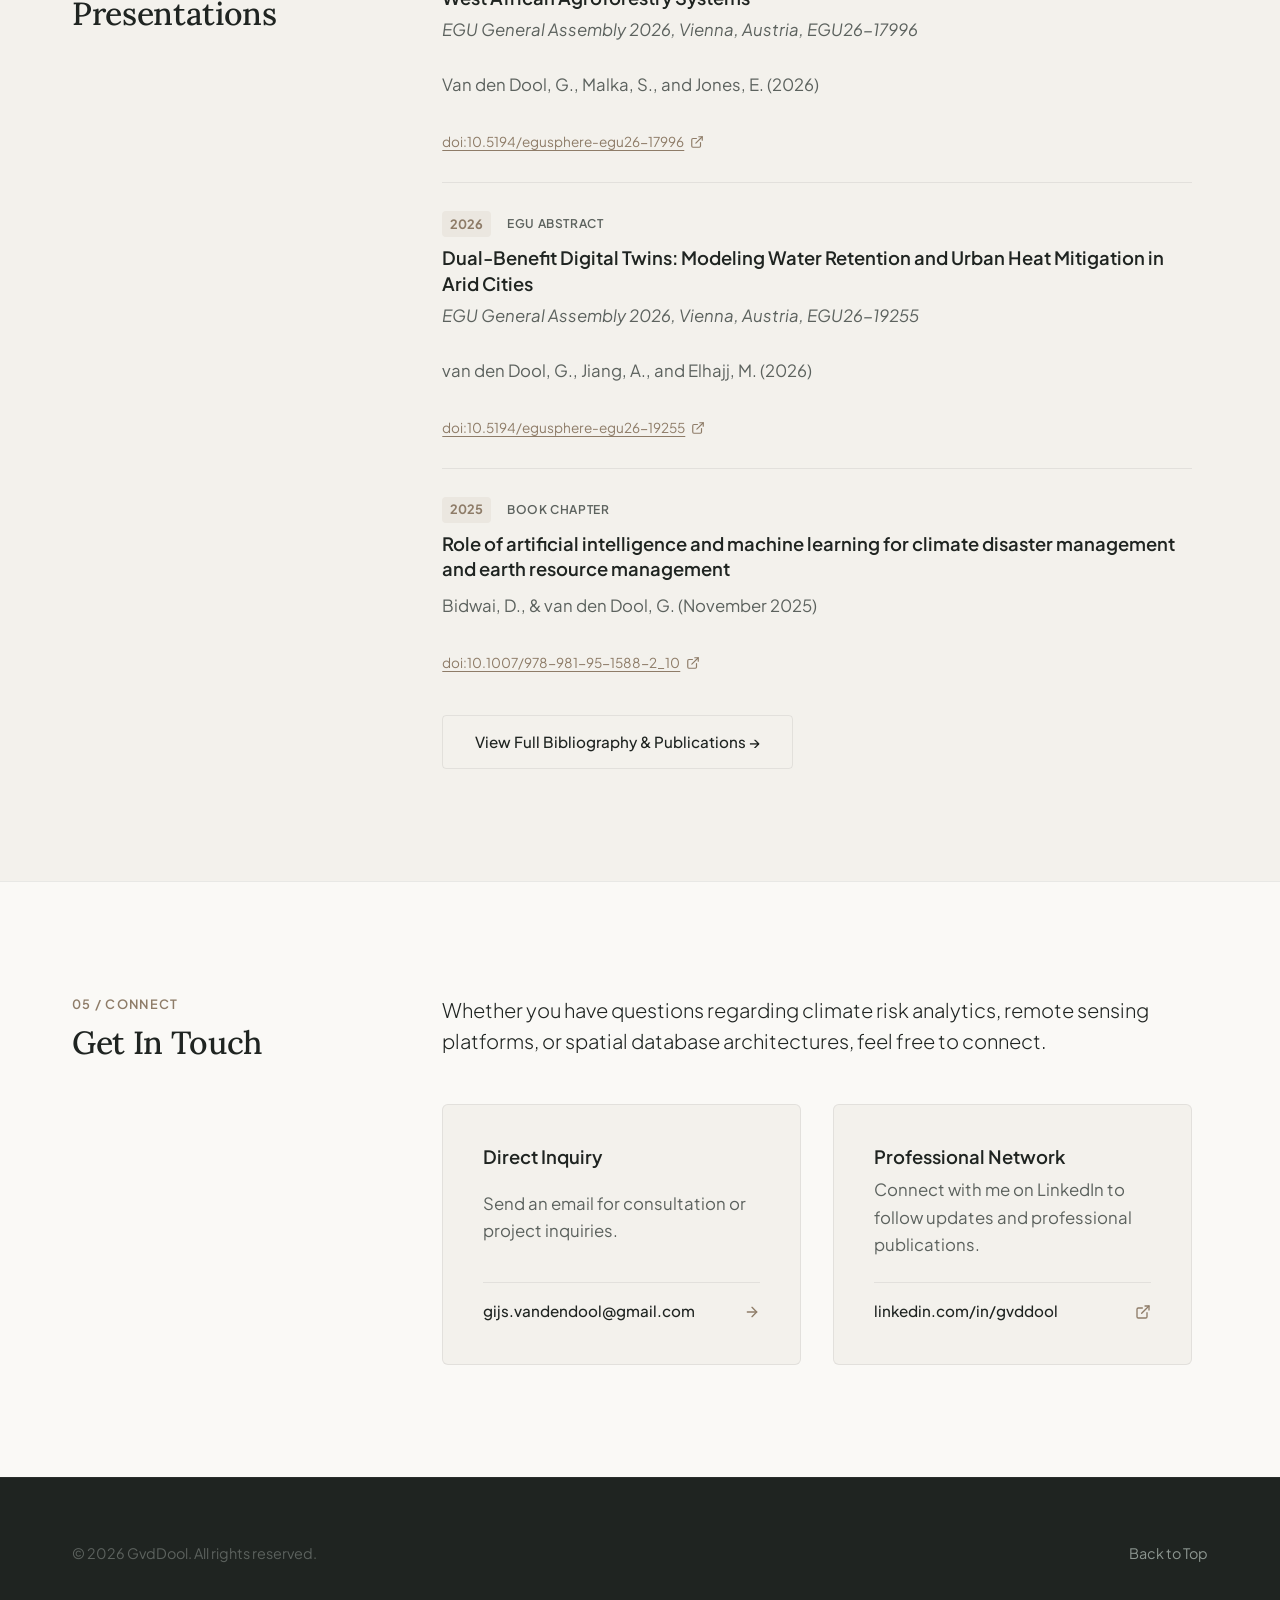
==== commit 54b1735b: "Update Websit Added training and publications" ====
--- a/index.html
+++ b/index.html
@@ -74,11 +74,10 @@
                             climate risks, and build data-driven tools for sustainable development.</p>
                         <p>I hold an MSc in Geographical Information Science from the University of Southampton, where
                             my research centered on global predictive wildfire modeling using fuzzy logic systems. See my <a href="training.html" style="text-decoration: underline; color: var(--color-accent);">Training & Resources</a> page for a full overview of continuous professional development.</p>
-                        <p>I am currently active as a PlanAdapt Fellow, collaborating on urban heat resilience and climate
-                            action projects globally.</p>
+                        <p>I am currently active as a <a href="http://www.plan-adapt.org/" target="_blank" rel="noopener noreferrer" style="text-decoration: underline; color: var(--color-accent);">PlanAdapt Fellow</a>, collaborating on urban heat resilience and climate action projects globally. As a Technical Advisor, I am also part of the teams at <a href="https://greenboxglobal.org/" target="_blank" rel="noopener noreferrer" style="text-decoration: underline; color: var(--color-accent);">Green Box</a>, <a href="https://www.astra-terra.com/" target="_blank" rel="noopener noreferrer" style="text-decoration: underline; color: var(--color-accent);">AstraTerra</a>, and <a href="https://www.blu-h.org/" target="_blank" rel="noopener noreferrer" style="text-decoration: underline; color: var(--color-accent);">Blu-H</a>.</p>
 
                         <div class="skills-highlight">
-                            <h3>Core Capabilities</h3>
+                            <h3>Technical Expertise</h3>
                             <ul class="skills-list">
                                 <li>Earth Observation (EO) & Remote Sensing</li>
                                 <li>Natural Catastrophe (NatCat) Modelling</li>
@@ -263,7 +262,7 @@
                 <div class="section-grid">
                     <div class="section-header">
                         <span class="section-label">04 / Publications</span>
-                        <h2 class="section-title">Selected Writings</h2>
+                        <h2 class="section-title">Publications & Presentations</h2>
                     </div>
                     <div class="section-body">
                         <div class="publications-list">
@@ -271,21 +270,33 @@
                             <div class="publication-item">
                                 <div class="publication-meta">
                                     <span class="pub-year">2026</span>
-                                    <span class="pub-type">Conference Paper</span>
-                                </div>
-                                <h3 class="publication-title">From Hyperspectral Unmixing to EUDR Compliance: Scalable
-                                    Cocoa Traceability in West African Agroforestry Systems</h3>
-                                <p class="publication-authors">G. van den Dool, et al.</p>
+                                    <span class="pub-type">EGU Abstract</span>
+                                </div>
+                                <h3 class="publication-title">From Hyperspectral Unmixing to EUDR Compliance: Scalable Cocoa Traceability in West African Agroforestry Systems</h3>
+                                <p class="publication-journal">EGU General Assembly 2026, Vienna, Austria, EGU26-17996</p>
+                                <p class="publication-authors">Van den Dool, G., Malka, S., and Jones, E. (2026)</p>
+                                <div class="pub-doi">
+                                    <a href="https://doi.org/10.5194/egusphere-egu26-17996" target="_blank" rel="noopener noreferrer">
+                                        <span>doi:10.5194/egusphere-egu26-17996</span>
+                                        <svg xmlns="http://www.w3.org/2000/svg" width="14" height="14" viewBox="0 0 24 24" fill="none" stroke="currentColor" stroke-width="2" stroke-linecap="round" stroke-linejoin="round"><path d="M18 13v6a2 2 0 0 1-2 2H5a2 2 0 0 1-2-2V8a2 2 0 0 1 2-2h6"/><polyline points="15 3 21 3 21 9"/><line x1="10" y1="14" x2="21" y2="3"/></svg>
+                                    </a>
+                                </div>
                             </div>
 
                             <div class="publication-item">
                                 <div class="publication-meta">
-                                    <span class="pub-year">2025</span>
-                                    <span class="pub-type">Conference Paper</span>
-                                </div>
-                                <h3 class="publication-title">Leveraging DestinE for Urban Heat Island Management in
-                                    Extreme Climates: A City-Level Case Study Concept</h3>
-                                <p class="publication-authors">G. van den Dool, et al.</p>
+                                    <span class="pub-year">2026</span>
+                                    <span class="pub-type">EGU Abstract</span>
+                                </div>
+                                <h3 class="publication-title">Dual-Benefit Digital Twins: Modeling Water Retention and Urban Heat Mitigation in Arid Cities</h3>
+                                <p class="publication-journal">EGU General Assembly 2026, Vienna, Austria, EGU26-19255</p>
+                                <p class="publication-authors">van den Dool, G., Jiang, A., and Elhajj, M. (2026)</p>
+                                <div class="pub-doi">
+                                    <a href="https://doi.org/10.5194/egusphere-egu26-19255" target="_blank" rel="noopener noreferrer">
+                                        <span>doi:10.5194/egusphere-egu26-19255</span>
+                                        <svg xmlns="http://www.w3.org/2000/svg" width="14" height="14" viewBox="0 0 24 24" fill="none" stroke="currentColor" stroke-width="2" stroke-linecap="round" stroke-linejoin="round"><path d="M18 13v6a2 2 0 0 1-2 2H5a2 2 0 0 1-2-2V8a2 2 0 0 1 2-2h6"/><polyline points="15 3 21 3 21 9"/><line x1="10" y1="14" x2="21" y2="3"/></svg>
+                                    </a>
+                                </div>
                             </div>
 
                             <div class="publication-item">
@@ -293,44 +304,20 @@
                                     <span class="pub-year">2025</span>
                                     <span class="pub-type">Book Chapter</span>
                                 </div>
-                                <h3 class="publication-title">Role of Artificial Intelligence and Machine Learning for
-                                    Climate Disaster Management and Earth Resource Management</h3>
-                                <p class="publication-authors">G. van den Dool, et al.</p>
-                            </div>
-
-                            <div class="publication-item">
-                                <div class="publication-meta">
-                                    <span class="pub-year">2024</span>
-                                    <span class="pub-type">Journal Article</span>
-                                </div>
-                                <h3 class="publication-title">Integrated Approach for Tree Health Prediction in
-                                    Reforestation Using Satellite Data and Meteorological Parameters</h3>
-                                <p class="publication-journal">Environmental Science Proceedings (ECRS)</p>
-                                <p class="publication-authors">G. van den Dool, et al.</p>
-                            </div>
-
-                            <div class="publication-item">
-                                <div class="publication-meta">
-                                    <span class="pub-year">2023</span>
-                                    <span class="pub-type">EGU Abstract</span>
-                                </div>
-                                <h3 class="publication-title">Satellite data as a predictor for monitoring tree health
-                                    and stress in reforestation projects</h3>
-                                <p class="publication-journal">EGU General Assembly Conference Abstracts</p>
-                                <p class="publication-authors">G. van den Dool, et al.</p>
-                            </div>
-
-                            <div class="publication-item">
-                                <div class="publication-meta">
-                                    <span class="pub-year">2017</span>
-                                    <span class="pub-type">MSc Thesis</span>
-                                </div>
-                                <h3 class="publication-title">Global Predictive Wildfire Model: A data-driven Fuzzy
-                                    Logic approach</h3>
-                                <p class="publication-journal">University of Southampton</p>
-                                <p class="publication-authors">G. van den Dool</p>
-                            </div>
-
+                                <h3 class="publication-title">Role of artificial intelligence and machine learning for climate disaster management and earth resource management</h3>
+                                <p class="publication-authors">Bidwai, D., & van den Dool, G. (November 2025)</p>
+                                <div class="pub-doi">
+                                    <a href="https://doi.org/10.1007/978-981-95-1588-2_10" target="_blank" rel="noopener noreferrer">
+                                        <span>doi:10.1007/978-981-95-1588-2_10</span>
+                                        <svg xmlns="http://www.w3.org/2000/svg" width="14" height="14" viewBox="0 0 24 24" fill="none" stroke="currentColor" stroke-width="2" stroke-linecap="round" stroke-linejoin="round"><path d="M18 13v6a2 2 0 0 1-2 2H5a2 2 0 0 1-2-2V8a2 2 0 0 1 2-2h6"/><polyline points="15 3 21 3 21 9"/><line x1="10" y1="14" x2="21" y2="3"/></svg>
+                                    </a>
+                                </div>
+                            </div>
+
+                        </div>
+
+                        <div style="margin-top: 2.5rem;">
+                            <a href="publications.html" class="btn btn-secondary">View Full Bibliography & Publications &rarr;</a>
                         </div>
                     </div>
                 </div>
--- a/style.css
+++ b/style.css
@@ -663,6 +663,24 @@
     margin-top: 0.25rem;
 }
 
+.pub-doi {
+    margin-top: 0.35rem;
+}
+
+.pub-doi a {
+    font-size: 0.85rem;
+    color: var(--color-accent);
+    text-decoration: underline;
+    text-underline-offset: 3px;
+    display: inline-flex;
+    align-items: center;
+    gap: 0.35rem;
+}
+
+.pub-doi a:hover {
+    color: var(--color-text-primary);
+}
+
 /* Responsive Design Queries */
 @media (max-width: 1024px) {
     .section-grid {
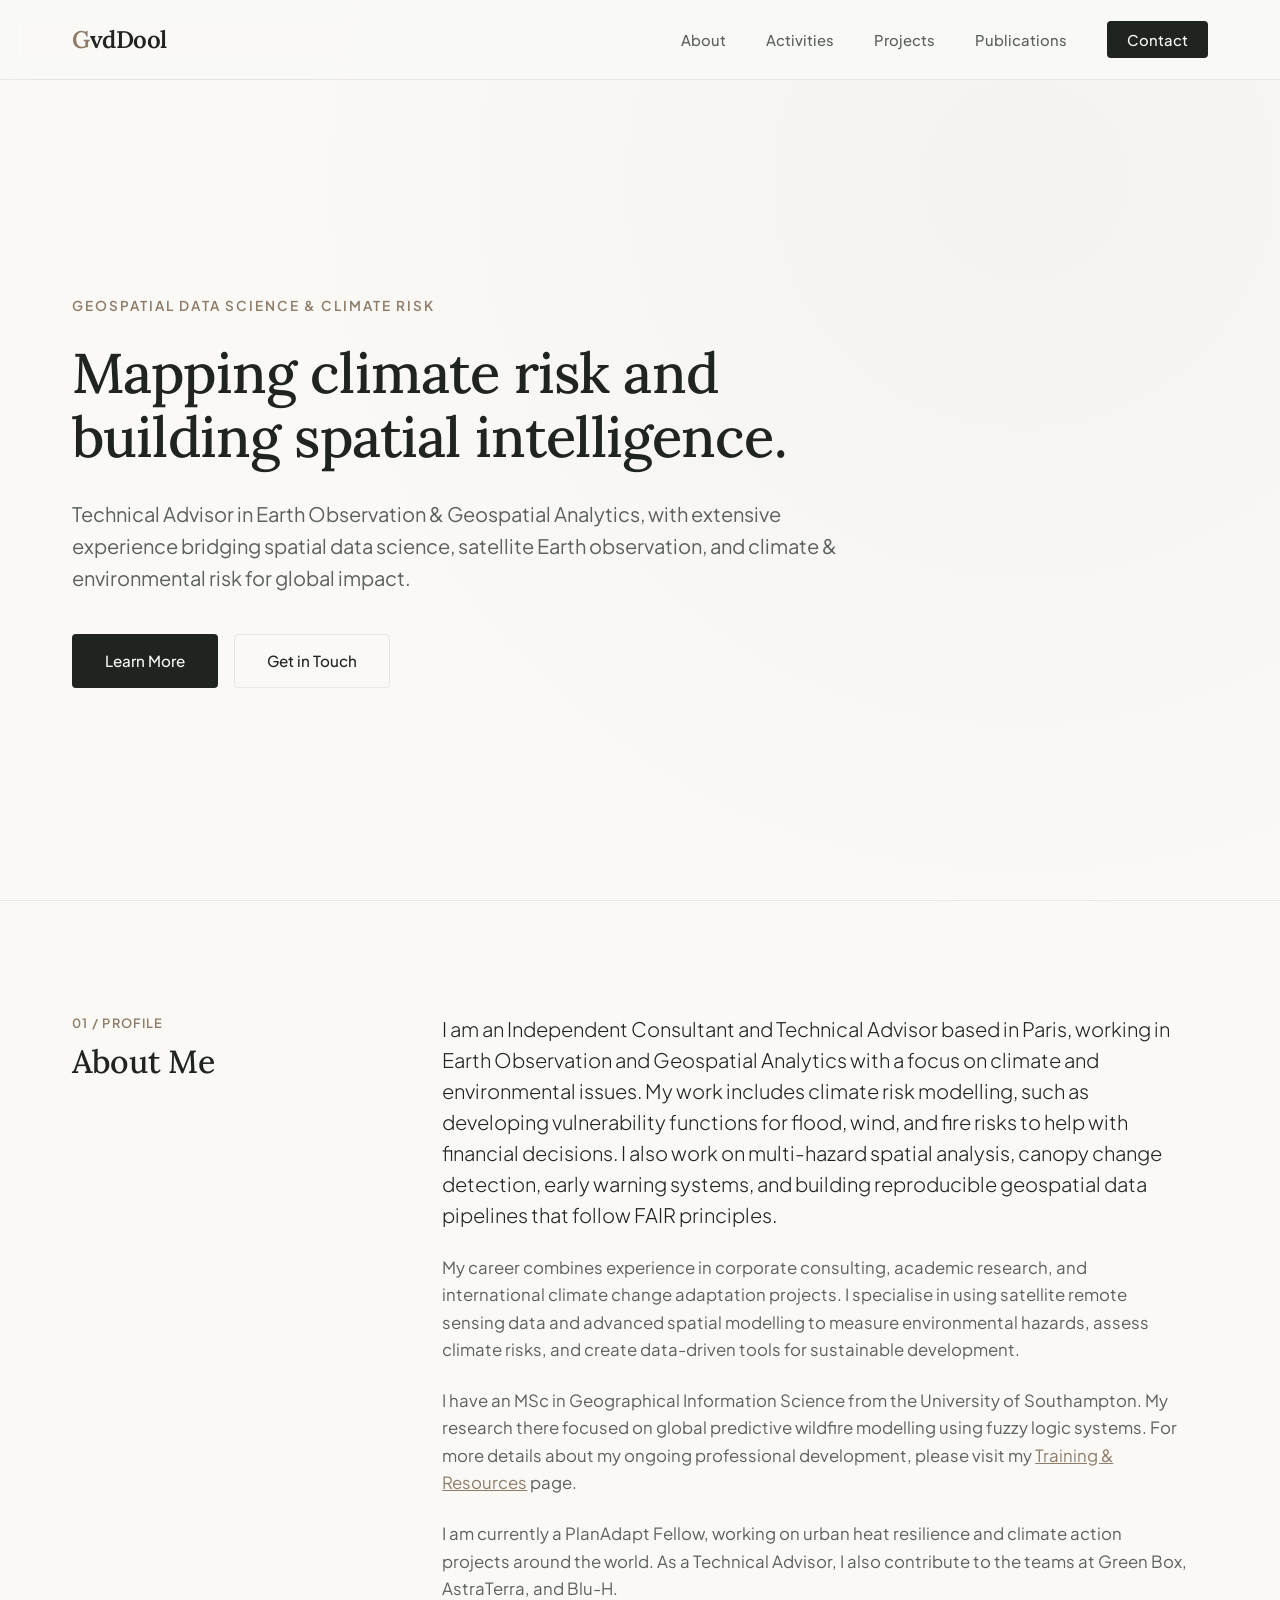
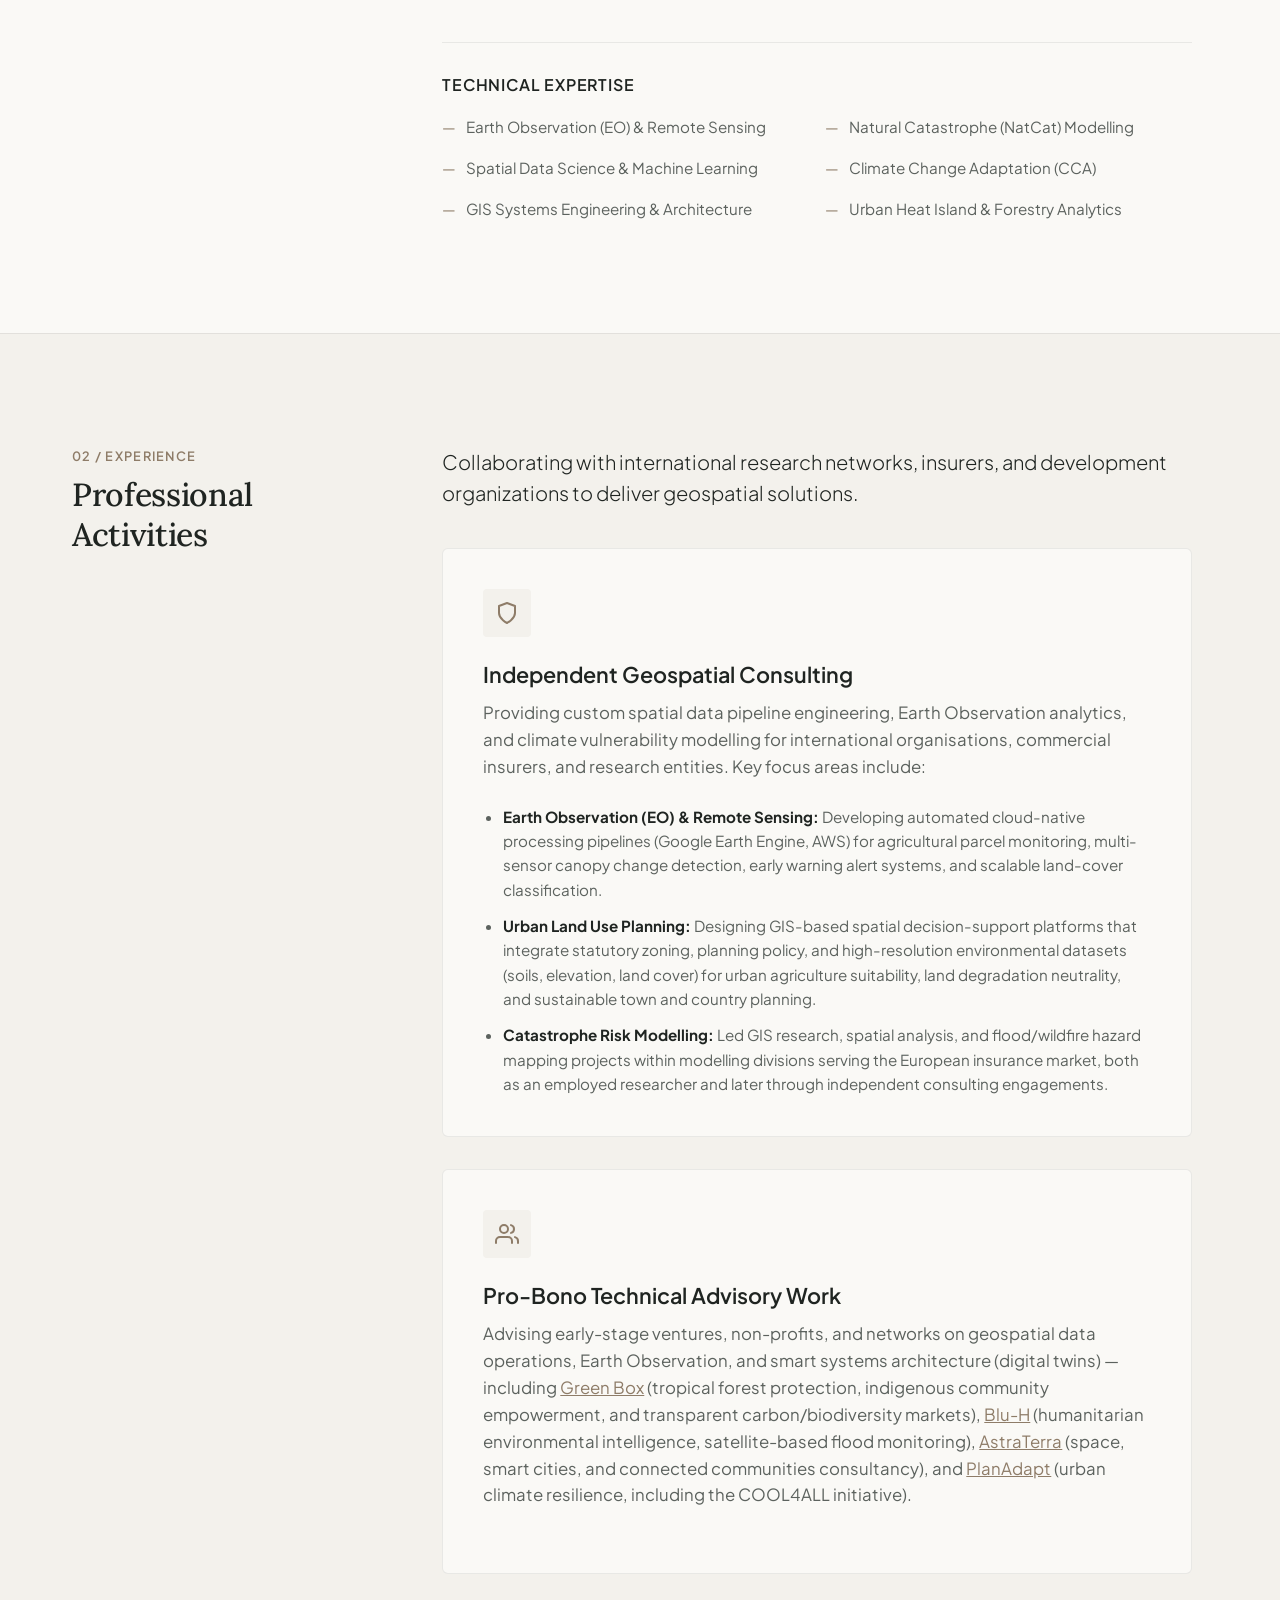
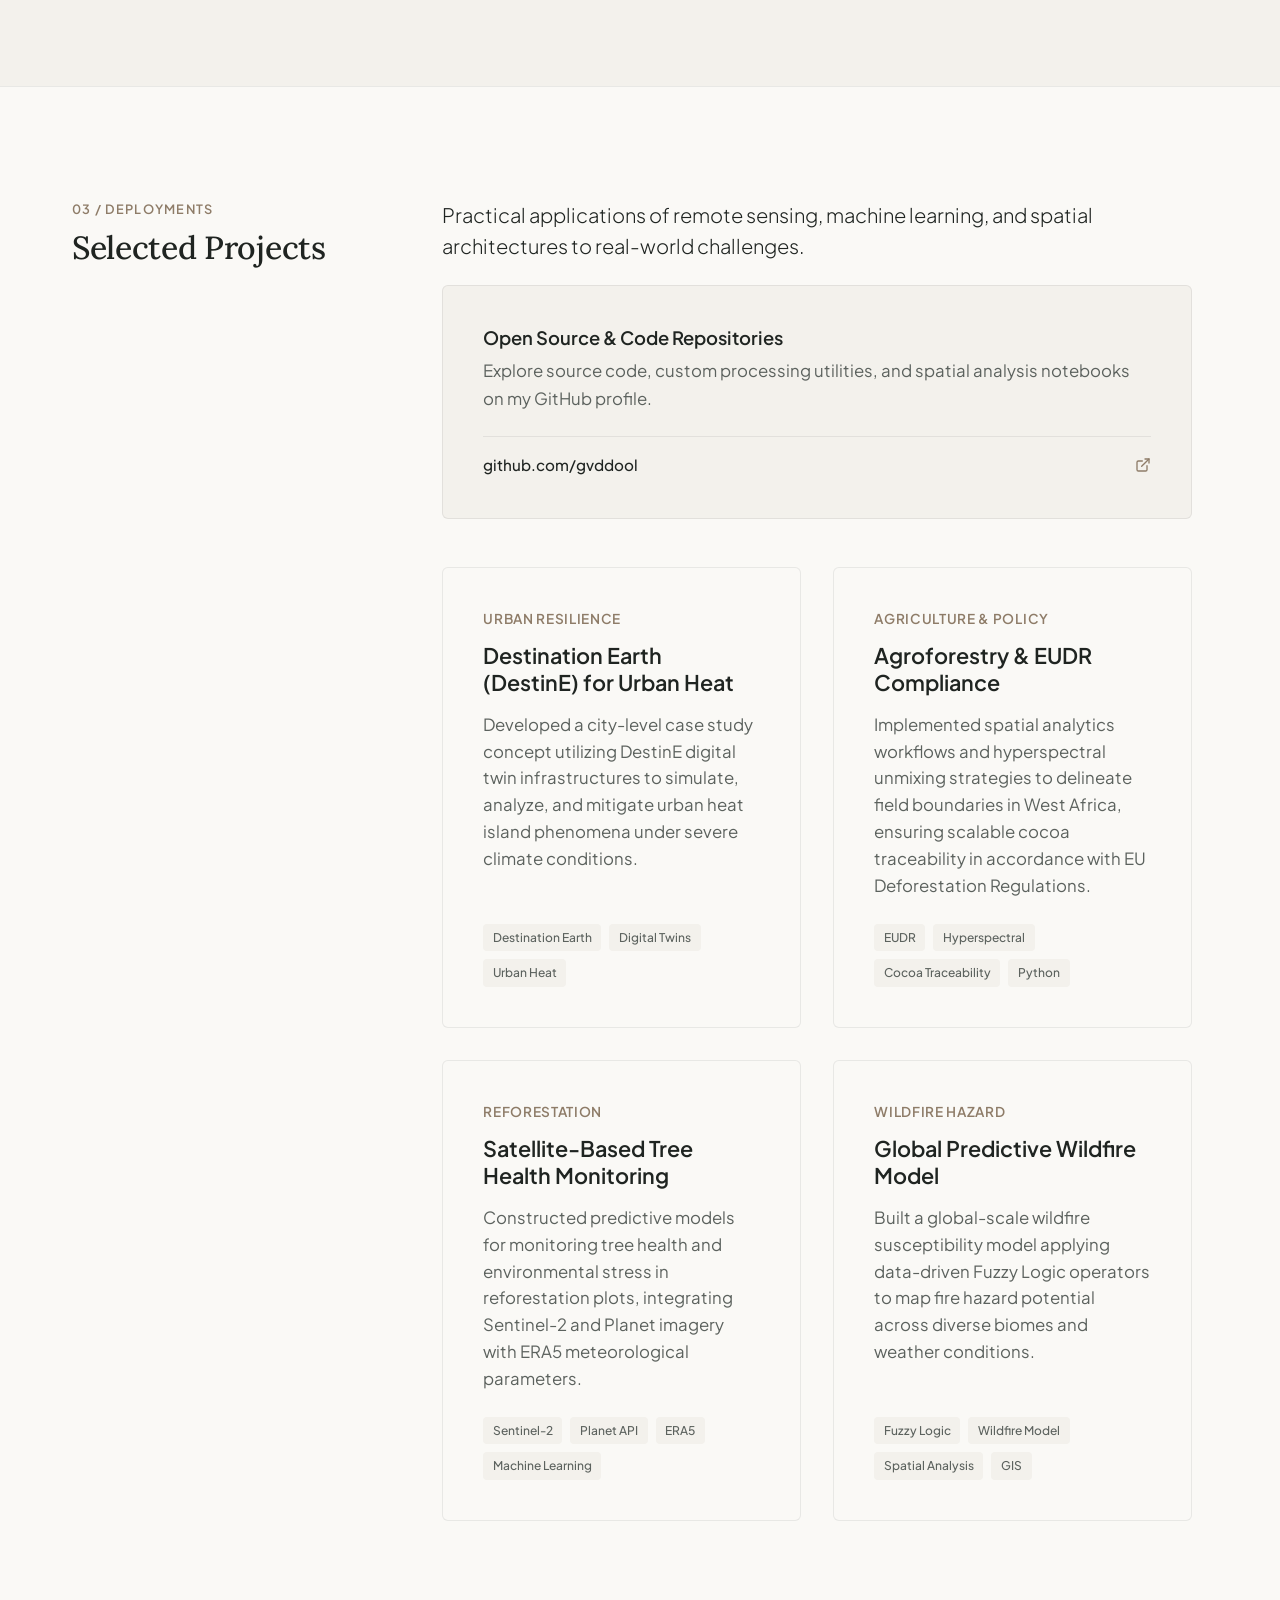
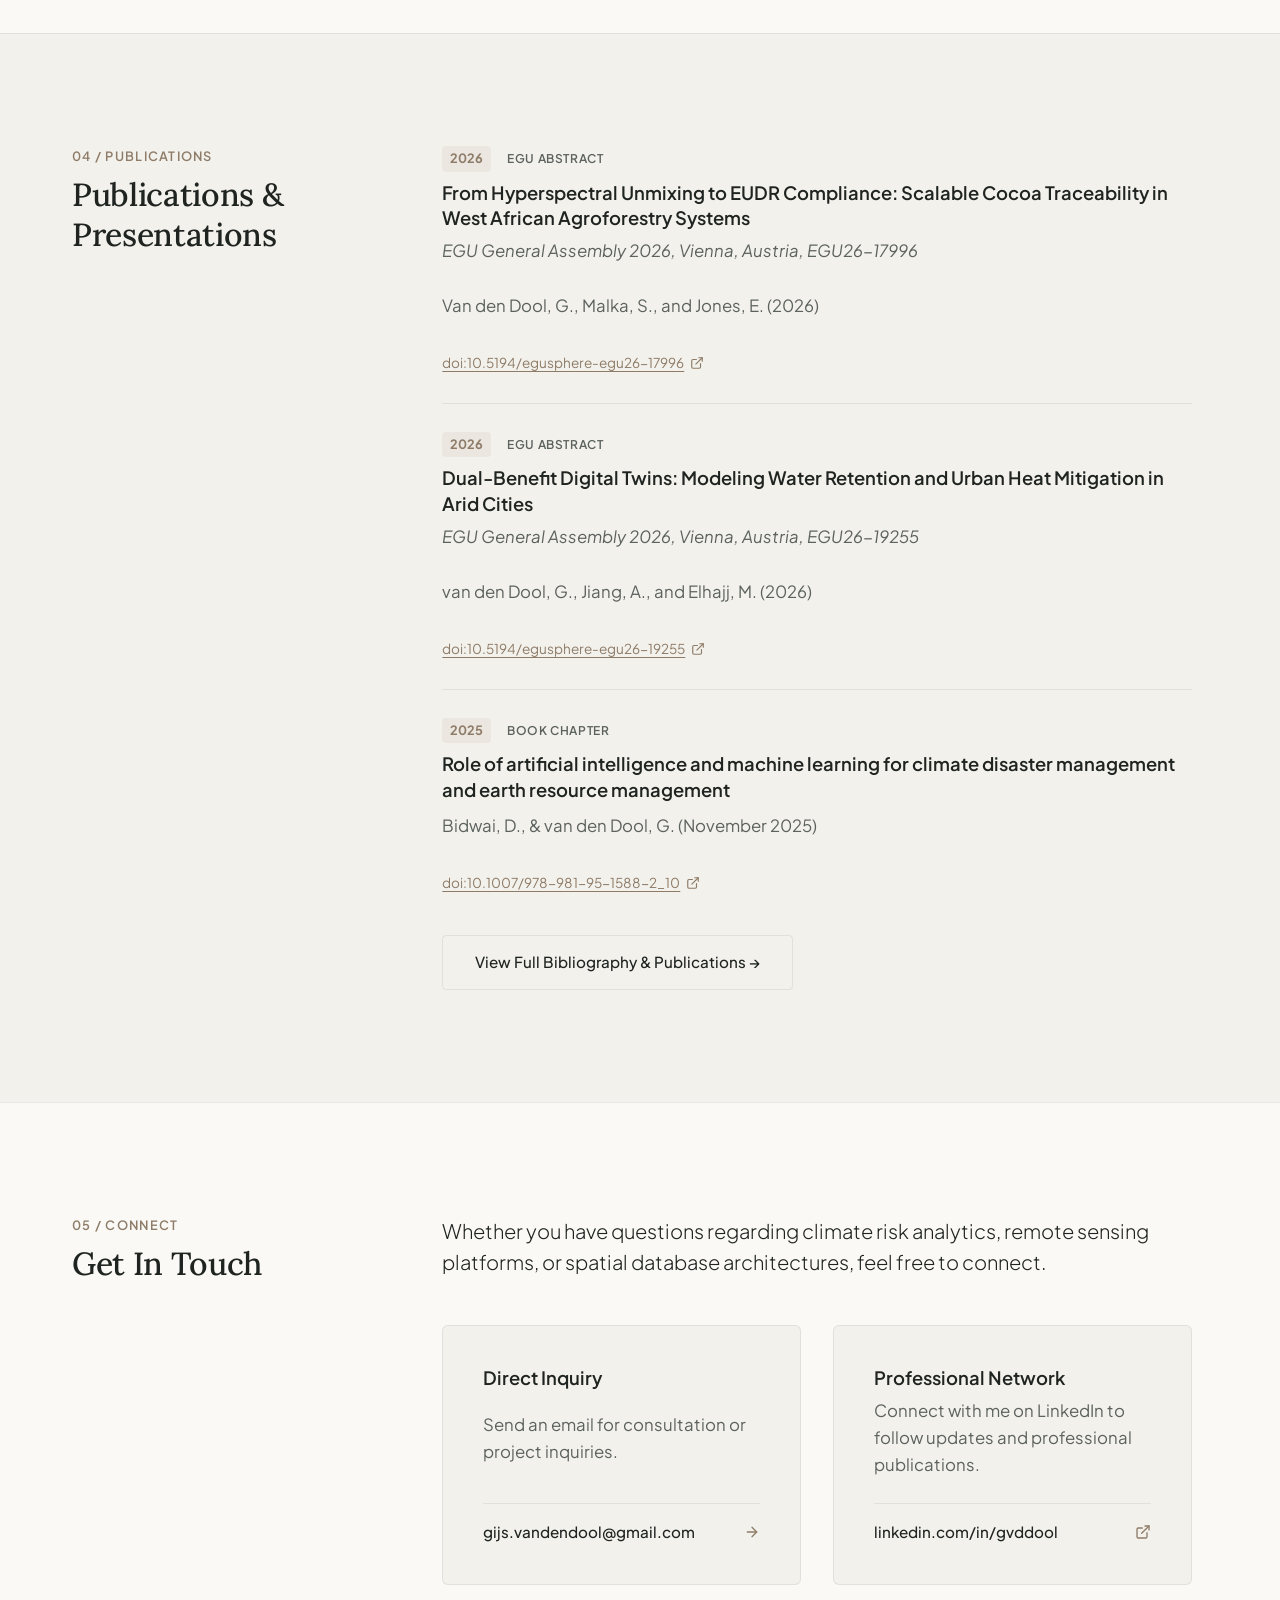
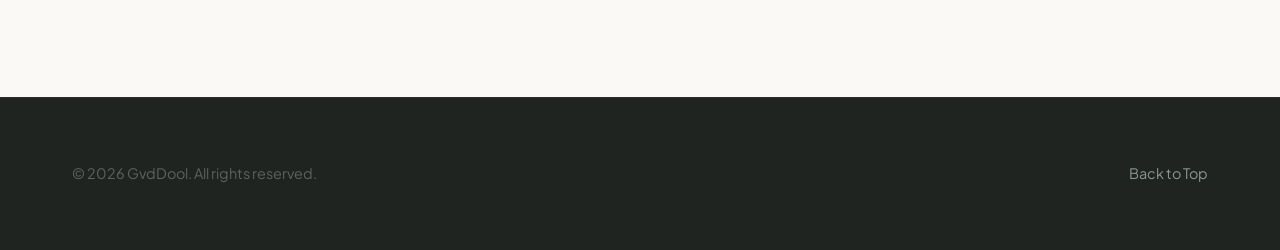
==== commit a3143336: "Updated content sections 1, 2, 3" ====
--- a/index.html
+++ b/index.html
@@ -66,15 +66,10 @@
                         <h2 class="section-title">About Me</h2>
                     </div>
                     <div class="section-body">
-                        <p class="lead-text">I am a Paris-based Senior Geospatial Data Scientist, Earth Observation (EO)
-                            expert, and Independent Consultant, operating as a Technical Advisor focused on climate and environmental challenges.</p>
-                        <p>My career bridges corporate hazard risk analysis, academic research, and international
-                            climate change adaptation initiatives. I specialize in utilizing satellite remote sensing
-                            data and advanced spatial modeling techniques to quantify environmental hazards, assess
-                            climate risks, and build data-driven tools for sustainable development.</p>
-                        <p>I hold an MSc in Geographical Information Science from the University of Southampton, where
-                            my research centered on global predictive wildfire modeling using fuzzy logic systems. See my <a href="training.html" style="text-decoration: underline; color: var(--color-accent);">Training & Resources</a> page for a full overview of continuous professional development.</p>
-                        <p>I am currently active as a <a href="http://www.plan-adapt.org/" target="_blank" rel="noopener noreferrer" style="text-decoration: underline; color: var(--color-accent);">PlanAdapt Fellow</a>, collaborating on urban heat resilience and climate action projects globally. As a Technical Advisor, I am also part of the teams at <a href="https://greenboxglobal.org/" target="_blank" rel="noopener noreferrer" style="text-decoration: underline; color: var(--color-accent);">Green Box</a>, <a href="https://www.astra-terra.com/" target="_blank" rel="noopener noreferrer" style="text-decoration: underline; color: var(--color-accent);">AstraTerra</a>, and <a href="https://www.blu-h.org/" target="_blank" rel="noopener noreferrer" style="text-decoration: underline; color: var(--color-accent);">Blu-H</a>.</p>
+                        <p class="lead-text">I am an Independent Consultant and Technical Advisor based in Paris, working in Earth Observation and Geospatial Analytics with a focus on climate and environmental issues. My work includes climate risk modelling, such as developing vulnerability functions for flood, wind, and fire risks to help with financial decisions. I also work on multi-hazard spatial analysis, canopy change detection, early warning systems, and building reproducible geospatial data pipelines that follow FAIR principles.</p>
+                        <p>My career combines experience in corporate consulting, academic research, and international climate change adaptation projects. I specialise in using satellite remote sensing data and advanced spatial modelling to measure environmental hazards, assess climate risks, and create data-driven tools for sustainable development.</p>
+                        <p>I have an MSc in Geographical Information Science from the University of Southampton. My research there focused on global predictive wildfire modelling using fuzzy logic systems. For more details about my ongoing professional development, please visit my <a href="training.html" style="text-decoration: underline; color: var(--color-accent);">Training & Resources</a> page.</p>
+                        <p>I am currently a PlanAdapt Fellow, working on urban heat resilience and climate action projects around the world. As a Technical Advisor, I also contribute to the teams at Green Box, AstraTerra, and Blu-H.</p>
 
                         <div class="skills-highlight">
                             <h3>Technical Expertise</h3>
@@ -114,9 +109,12 @@
                                     </svg>
                                 </div>
                                 <h3 class="activity-title">Independent Geospatial Consulting</h3>
-                                <p class="activity-desc">Providing custom spatial data pipeline engineering, Earth
-                                    Observation analytics, and climate vulnerability modeling for international
-                                    organizations, commercial insurers, and research entities.</p>
+                                <p class="activity-desc">Providing custom spatial data pipeline engineering, Earth Observation analytics, and climate vulnerability modelling for international organisations, commercial insurers, and research entities. Key focus areas include:</p>
+                                <ul class="activity-list">
+                                    <li><strong>Earth Observation (EO) & Remote Sensing:</strong> Developing automated cloud-native processing pipelines (Google Earth Engine, AWS) for agricultural parcel monitoring, multi-sensor canopy change detection, early warning alert systems, and scalable land-cover classification.</li>
+                                    <li><strong>Urban Land Use Planning:</strong> Designing GIS-based spatial decision-support platforms that integrate statutory zoning, planning policy, and high-resolution environmental datasets (soils, elevation, land cover) for urban agriculture suitability, land degradation neutrality, and sustainable town and country planning.</li>
+                                    <li><strong>Catastrophe Risk Modelling:</strong> Led GIS research, spatial analysis, and flood/wildfire hazard mapping projects within modelling divisions serving the European insurance market, both as an employed researcher and later through independent consulting engagements.</li>
+                                </ul>
                             </div>
 
                             <div class="activity-card">
@@ -124,33 +122,14 @@
                                     <svg xmlns="http://www.w3.org/2000/svg" width="24" height="24" viewBox="0 0 24 24"
                                         fill="none" stroke="currentColor" stroke-width="2" stroke-linecap="round"
                                         stroke-linejoin="round">
-                                        <path
-                                            d="M21 16V8a2 2 0 0 0-1-1.73l-7-4a2 2 0 0 0-2 0l-7 4A2 2 0 0 0 3 8v8a2 2 0 0 0 1 1.73l7 4a2 2 0 0 0 2 0l7-4A2 2 0 0 0 21 16z" />
-                                        <polyline points="3.27 6.96 12 12.01 20.73 6.96" />
-                                        <line x1="12" y1="22.08" x2="12" y2="12" />
+                                        <path d="M17 21v-2a4 4 0 0 0-4-4H5a4 4 0 0 0-4 4v2" />
+                                        <circle cx="9" cy="7" r="4" />
+                                        <path d="M23 21v-2a4 4 0 0 0-3-3.87" />
+                                        <path d="M16 3.13a4 4 0 0 1 0 7.75" />
                                     </svg>
                                 </div>
-                                <h3 class="activity-title">PlanAdapt Fellowship</h3>
-                                <p class="activity-desc">Active contributor to PlanAdapt's global network, focusing on
-                                    urban climate resilience. Engaged in initiatives like the COOL4ALL project, which
-                                    designs equitable indoor and community adaptation models for extreme urban heat
-                                    events.</p>
-                            </div>
-
-                            <div class="activity-card">
-                                <div class="activity-icon">
-                                    <svg xmlns="http://www.w3.org/2000/svg" width="24" height="24" viewBox="0 0 24 24"
-                                        fill="none" stroke="currentColor" stroke-width="2" stroke-linecap="round"
-                                        stroke-linejoin="round">
-                                        <line x1="18" y1="20" x2="18" y2="10" />
-                                        <line x1="12" y1="20" x2="12" y2="4" />
-                                        <line x1="6" y1="20" x2="6" y2="14" />
-                                    </svg>
-                                </div>
-                                <h3 class="activity-title">Catastrophe Risk Analysis</h3>
-                                <p class="activity-desc">Led GIS research, spatial analysis, and flood/wildfire hazard
-                                    mapping projects for ten years within the European natural catastrophe modeling
-                                    division at CoreLogic, serving European insurance markets.</p>
+                                <h3 class="activity-title">Pro-Bono Technical Advisory Work</h3>
+                                <p class="activity-desc">Advising early-stage ventures, non-profits, and networks on geospatial data operations, Earth Observation, and smart systems architecture (digital twins) — including <a href="https://greenboxglobal.org/" target="_blank" rel="noopener noreferrer" style="text-decoration: underline; color: var(--color-accent);">Green Box</a> (tropical forest protection, indigenous community empowerment, and transparent carbon/biodiversity markets), <a href="https://www.blu-h.org/" target="_blank" rel="noopener noreferrer" style="text-decoration: underline; color: var(--color-accent);">Blu-H</a> (humanitarian environmental intelligence, satellite-based flood monitoring), <a href="https://www.astra-terra.com/" target="_blank" rel="noopener noreferrer" style="text-decoration: underline; color: var(--color-accent);">AstraTerra</a> (space, smart cities, and connected communities consultancy), and <a href="http://www.plan-adapt.org/" target="_blank" rel="noopener noreferrer" style="text-decoration: underline; color: var(--color-accent);">PlanAdapt</a> (urban climate resilience, including the COOL4ALL initiative).</p>
                             </div>
                         </div>
                     </div>
--- a/style.css
+++ b/style.css
@@ -383,6 +383,25 @@
     line-height: 1.6;
 }
 
+.activity-list {
+    margin-top: 1rem;
+    list-style-type: disc;
+    padding-left: 1.25rem;
+    display: flex;
+    flex-direction: column;
+    gap: 0.75rem;
+}
+
+.activity-list li {
+    font-size: 0.95rem;
+    color: var(--color-text-secondary);
+    line-height: 1.6;
+}
+
+.activity-list li strong {
+    color: var(--color-text-primary);
+}
+
 /* TBC / Placeholder Design */
 .tbc-placeholder {
     padding: 4rem 3rem;
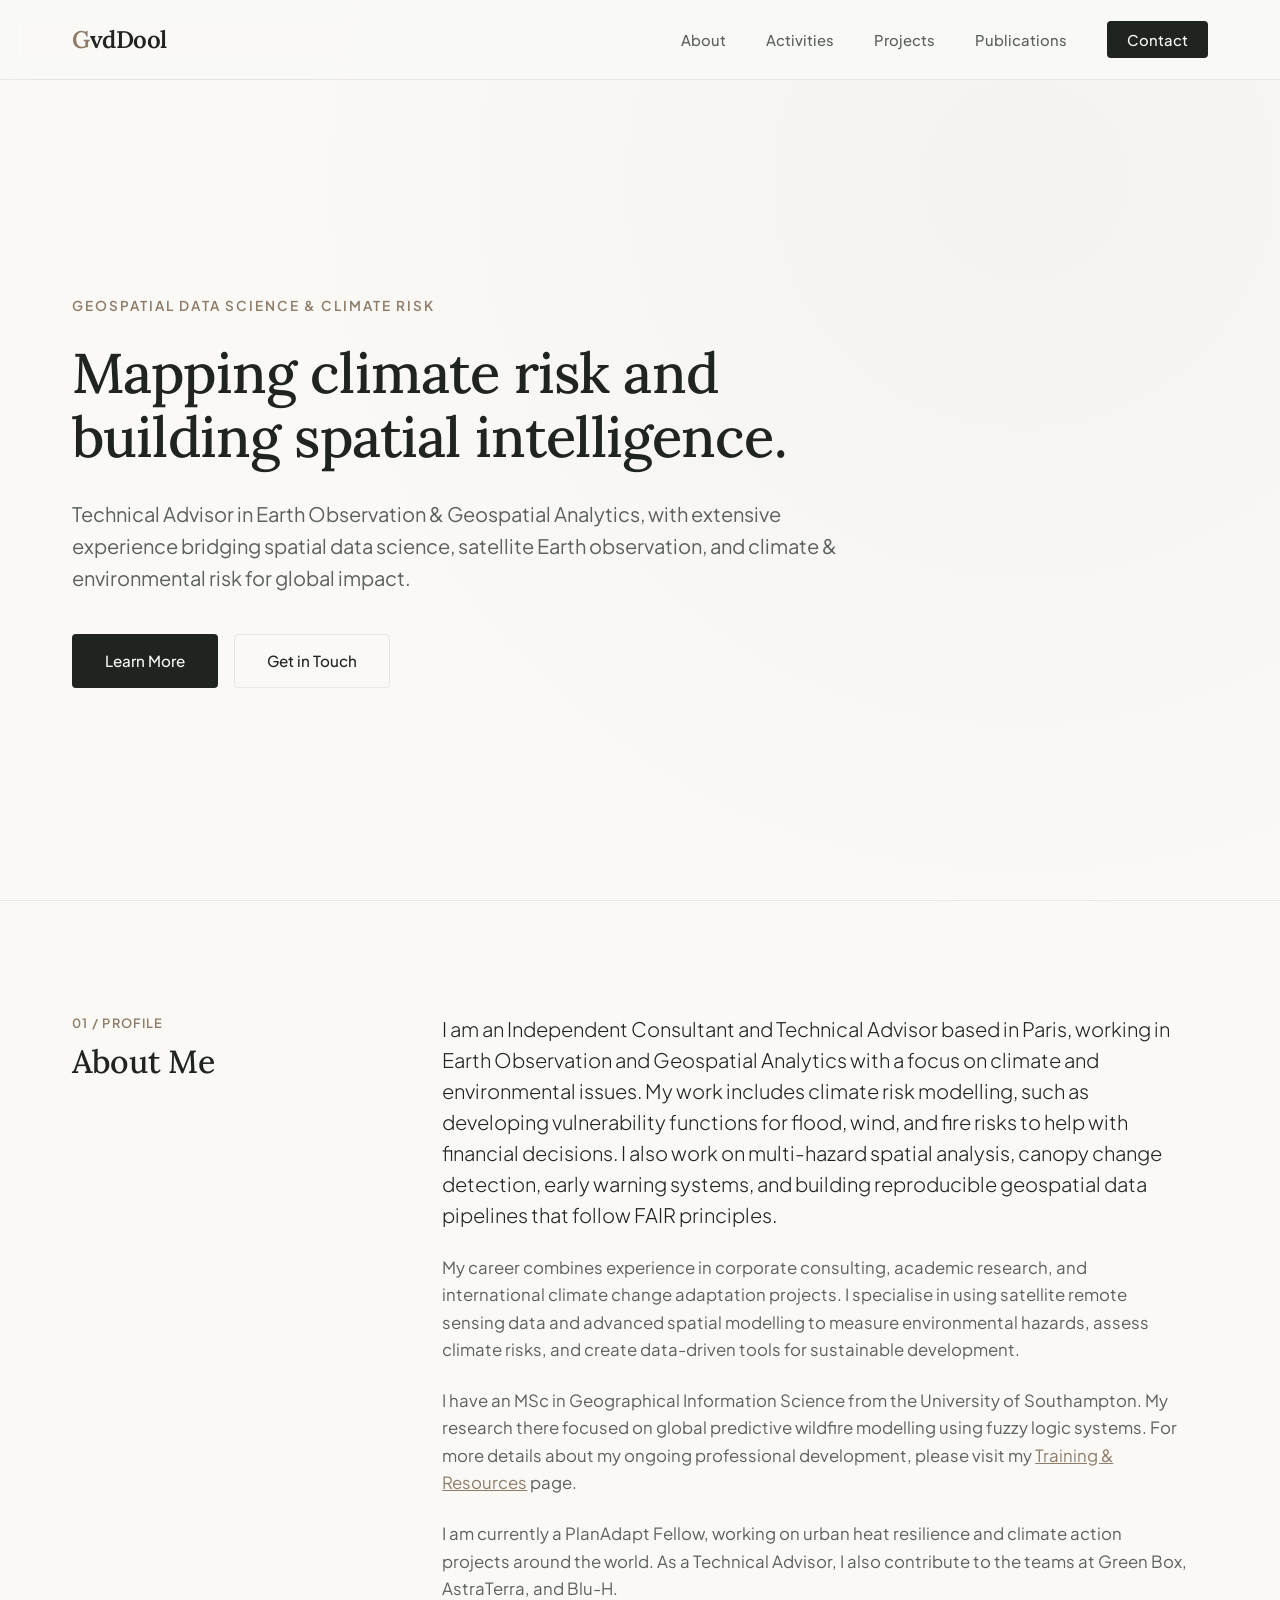
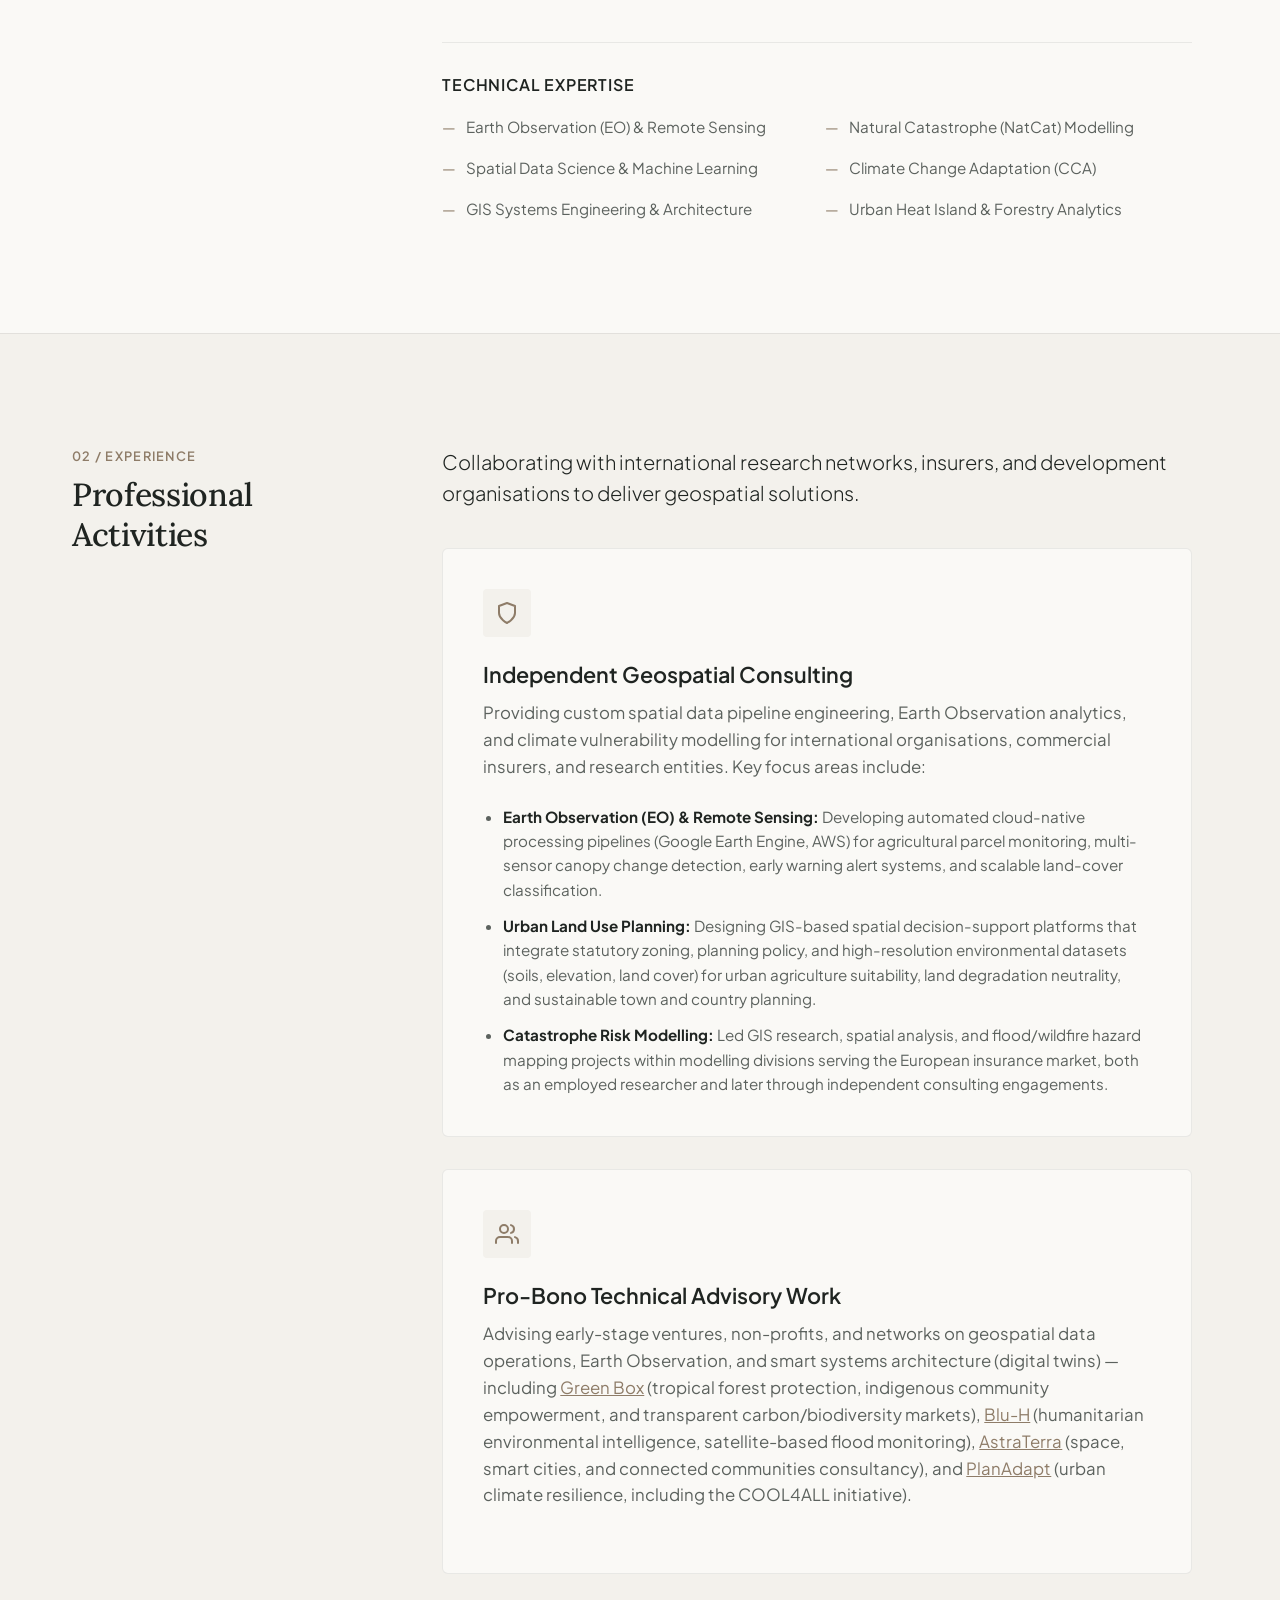
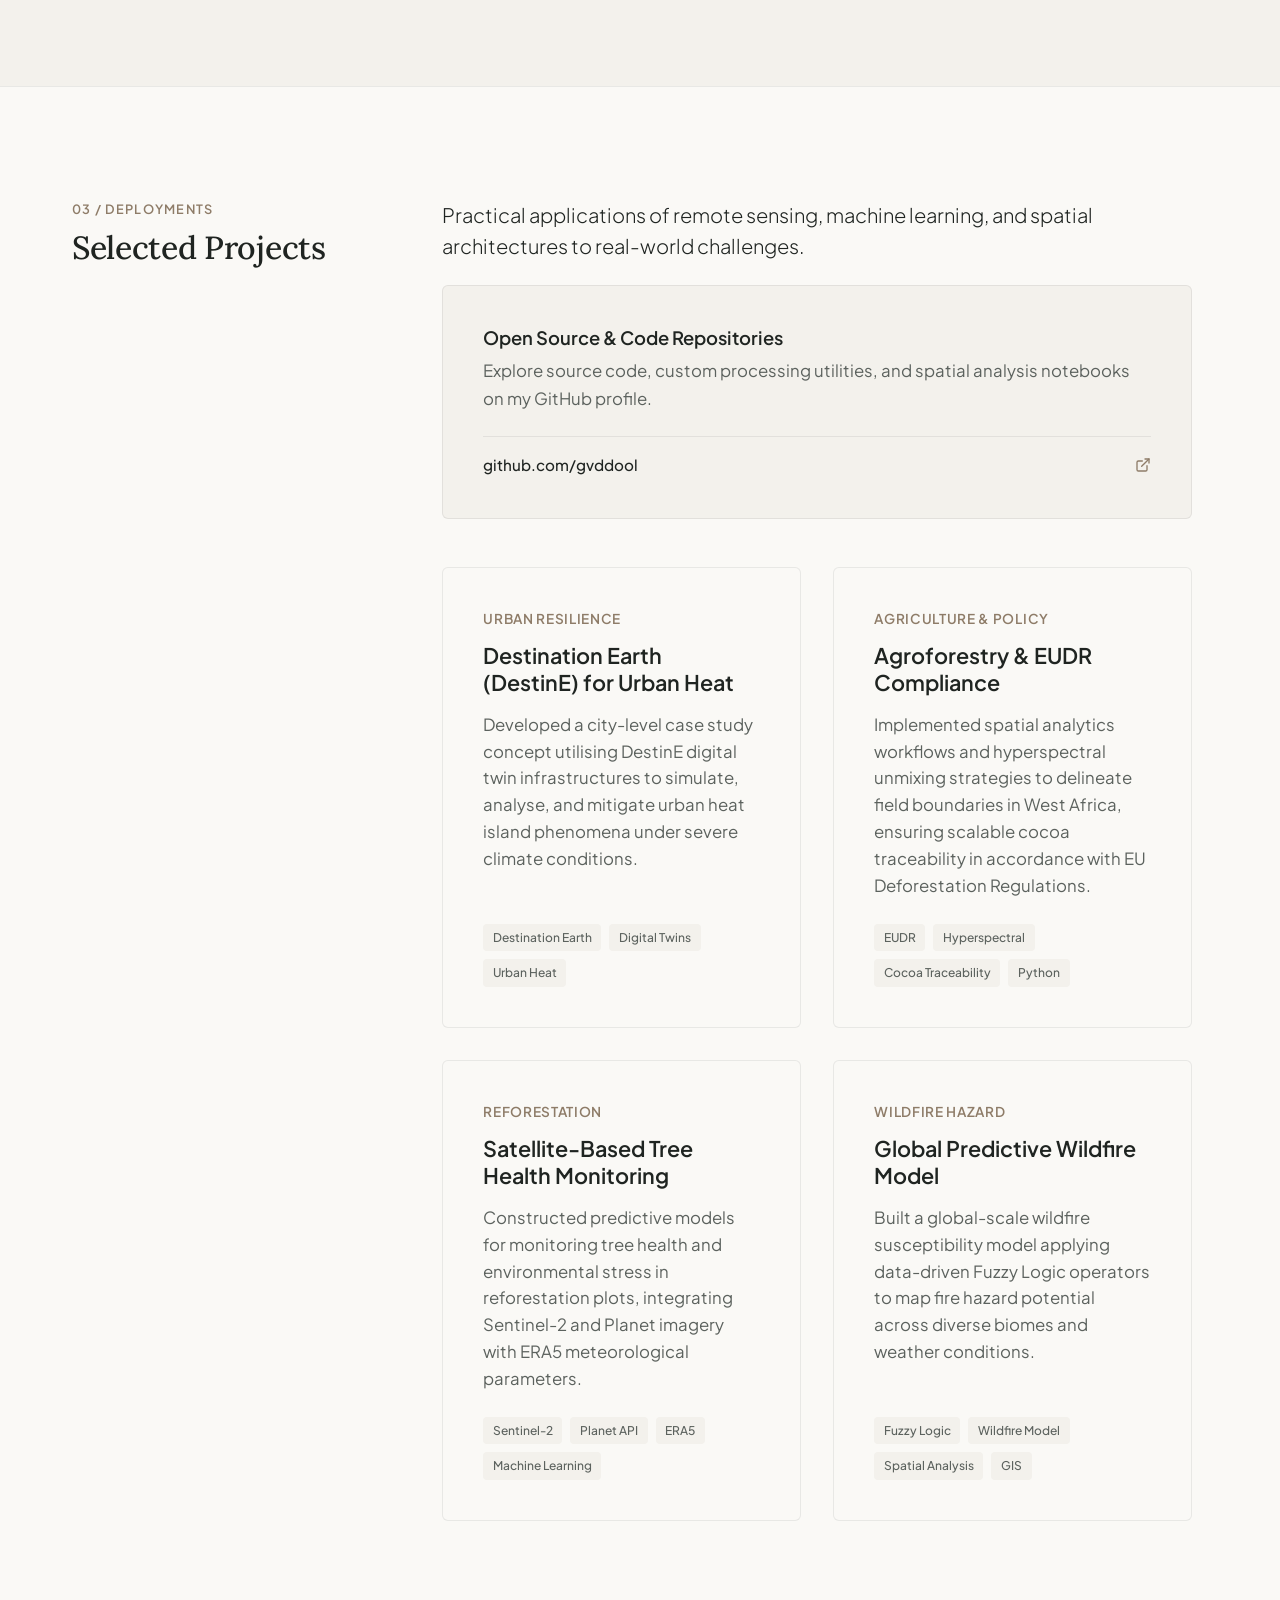
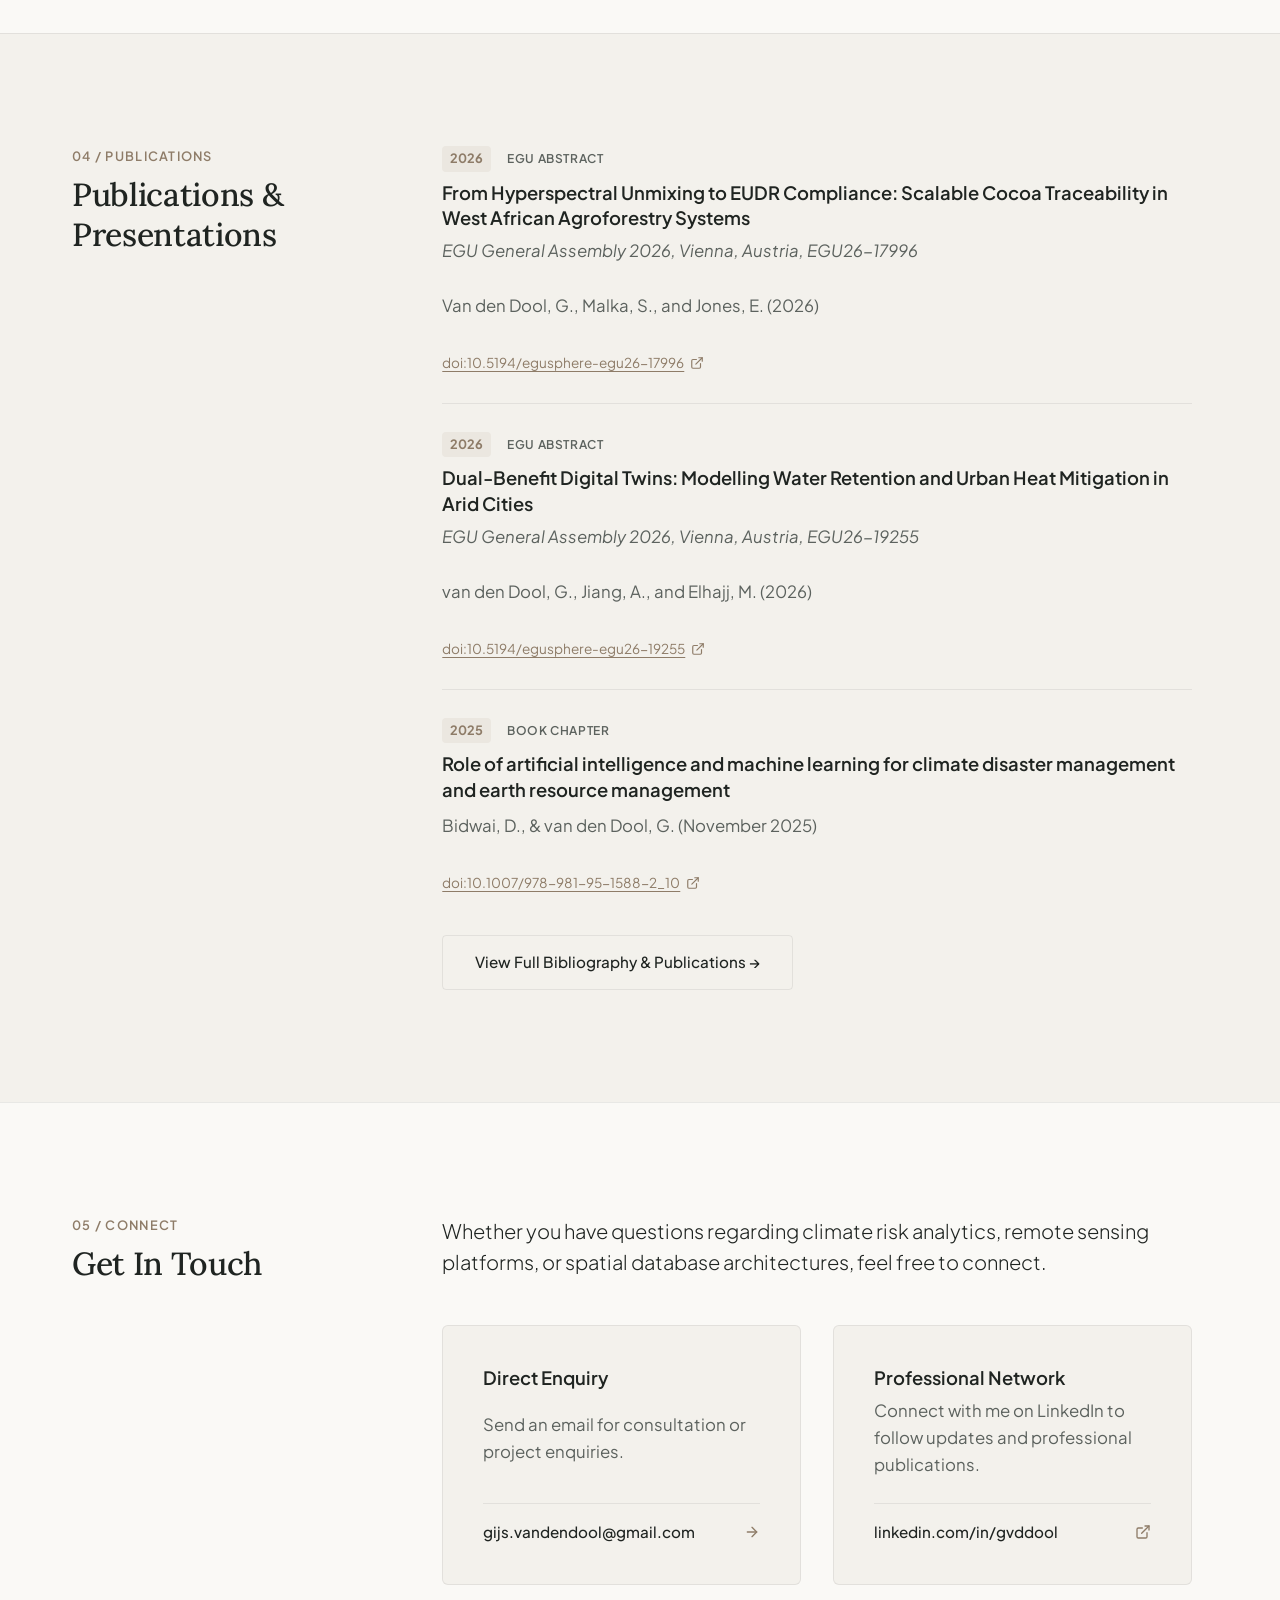
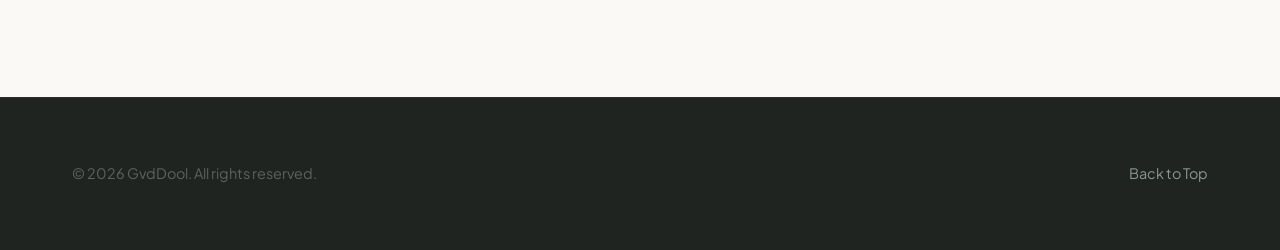
==== commit 44215f75: "spelling check" ====
--- a/index.html
+++ b/index.html
@@ -6,7 +6,7 @@
     <meta name="viewport" content="width=device-width, initial-scale=1.0">
     <title>GvdDool | Earth Observation & Geospatial Analytics — Technical Advisor</title>
     <meta name="description"
-        content="Professional portfolio of Gijs van den Dool (GvdDool), Technical Advisor in Earth Observation & Geospatial Analytics based in Paris. Specializing in Earth Observation, Climate Risk, and environmental challenges.">
+        content="Professional portfolio of Gijs van den Dool (GvdDool), Technical Advisor in Earth Observation & Geospatial Analytics based in Paris. Specialising in Earth Observation, Climate Risk, and environmental challenges.">
     <!-- Google Fonts: Plus Jakarta Sans for body, Lora for headings -->
     <link rel="preconnect" href="https://fonts.googleapis.com">
     <link rel="preconnect" href="https://fonts.gstatic.com" crossorigin>
@@ -97,7 +97,7 @@
                     </div>
                     <div class="section-body">
                         <p class="lead-text">Collaborating with international research networks, insurers, and
-                            development organizations to deliver geospatial solutions.</p>
+                            development organisations to deliver geospatial solutions.</p>
 
                         <div class="activities-grid">
                             <div class="activity-card">
@@ -171,8 +171,8 @@
                                 <div>
                                     <div class="project-meta">Urban Resilience</div>
                                     <h3 class="project-title">Destination Earth (DestinE) for Urban Heat</h3>
-                                    <p class="project-desc">Developed a city-level case study concept utilizing DestinE
-                                        digital twin infrastructures to simulate, analyze, and mitigate urban heat
+                                    <p class="project-desc">Developed a city-level case study concept utilising DestinE
+                                        digital twin infrastructures to simulate, analyse, and mitigate urban heat
                                         island phenomena under severe climate conditions.</p>
                                 </div>
                                 <div class="project-tags">
@@ -267,7 +267,7 @@
                                     <span class="pub-year">2026</span>
                                     <span class="pub-type">EGU Abstract</span>
                                 </div>
-                                <h3 class="publication-title">Dual-Benefit Digital Twins: Modeling Water Retention and Urban Heat Mitigation in Arid Cities</h3>
+                                <h3 class="publication-title">Dual-Benefit Digital Twins: Modelling Water Retention and Urban Heat Mitigation in Arid Cities</h3>
                                 <p class="publication-journal">EGU General Assembly 2026, Vienna, Austria, EGU26-19255</p>
                                 <p class="publication-authors">van den Dool, G., Jiang, A., and Elhajj, M. (2026)</p>
                                 <div class="pub-doi">
@@ -317,8 +317,8 @@
 
                         <div class="contact-methods">
                             <div class="contact-method-card">
-                                <h3>Direct Inquiry</h3>
-                                <p>Send an email for consultation or project inquiries.</p>
+                                <h3>Direct Enquiry</h3>
+                                <p>Send an email for consultation or project enquiries.</p>
                                 <a href="mailto:gijs.vandendool@gmail.com" class="contact-link">
                                     <span>gijs.vandendool@gmail.com</span>
                                     <svg xmlns="http://www.w3.org/2000/svg" width="16" height="16" viewBox="0 0 24 24"
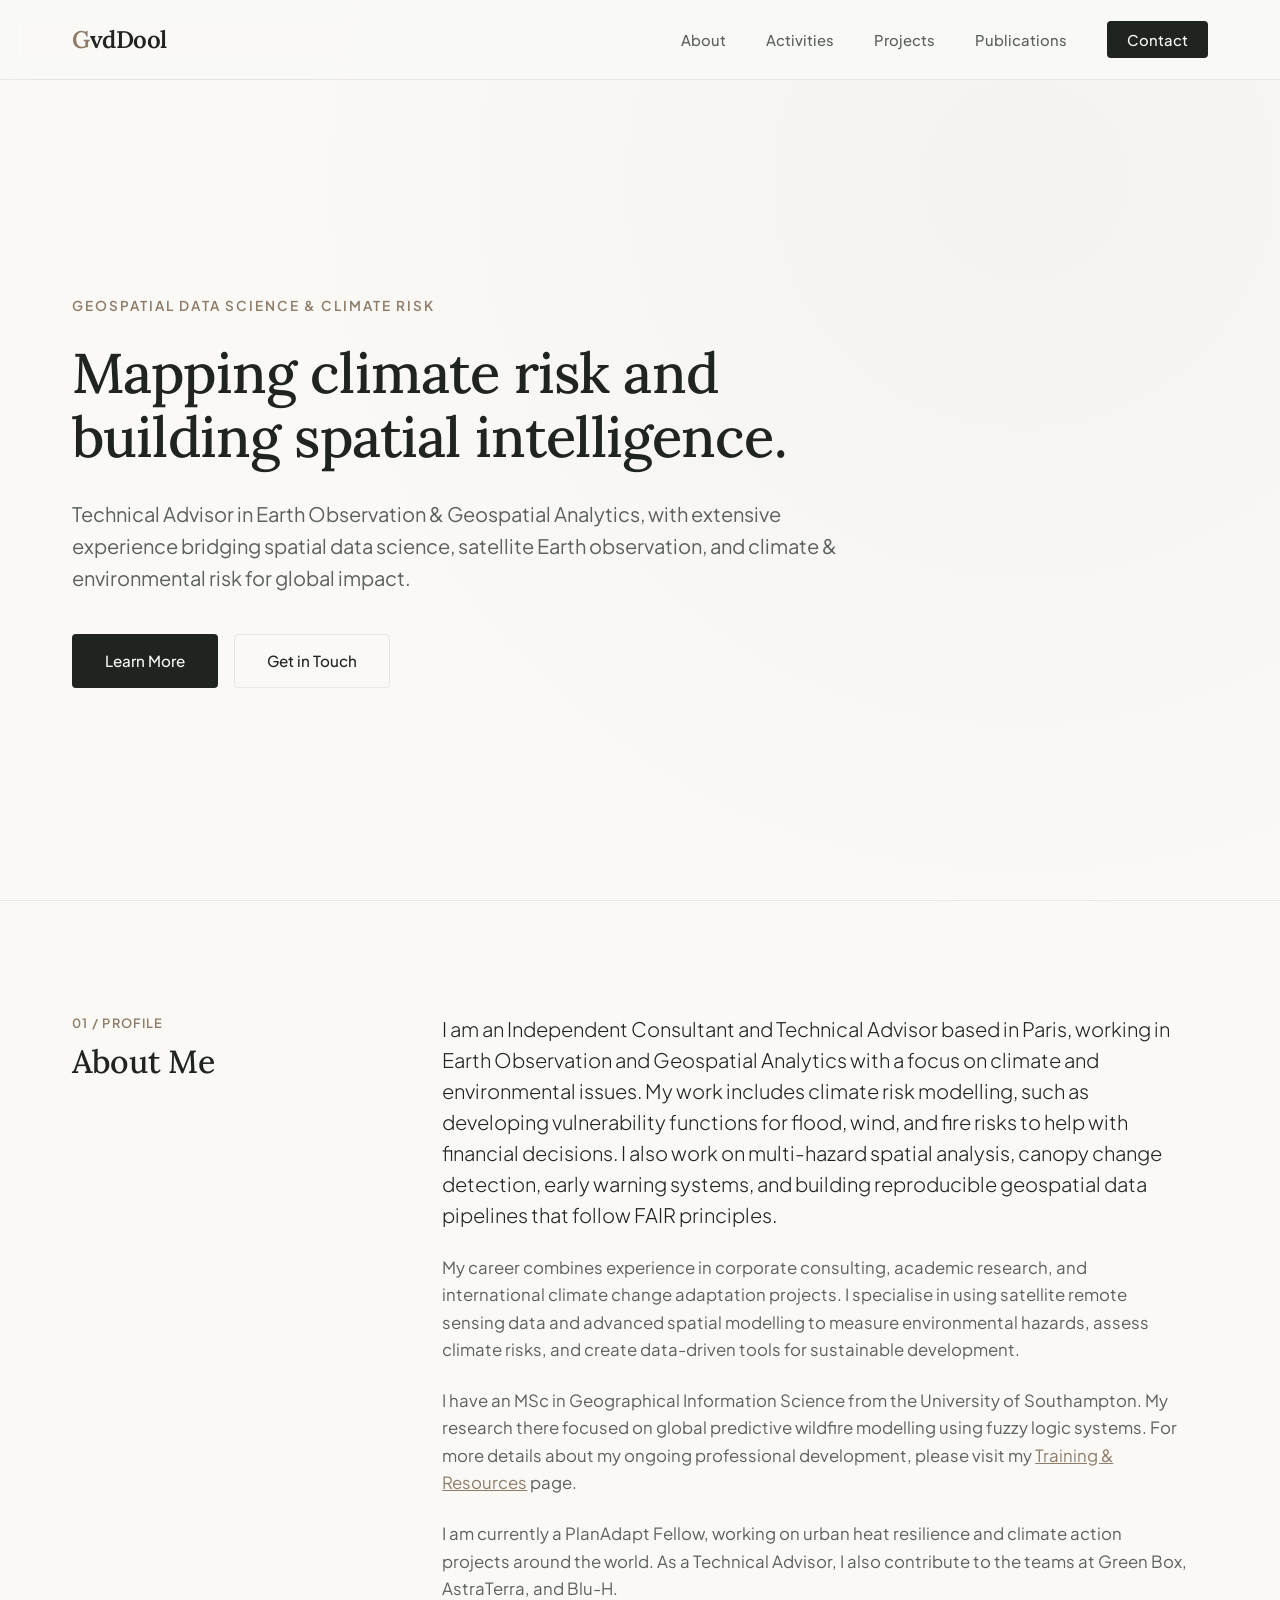
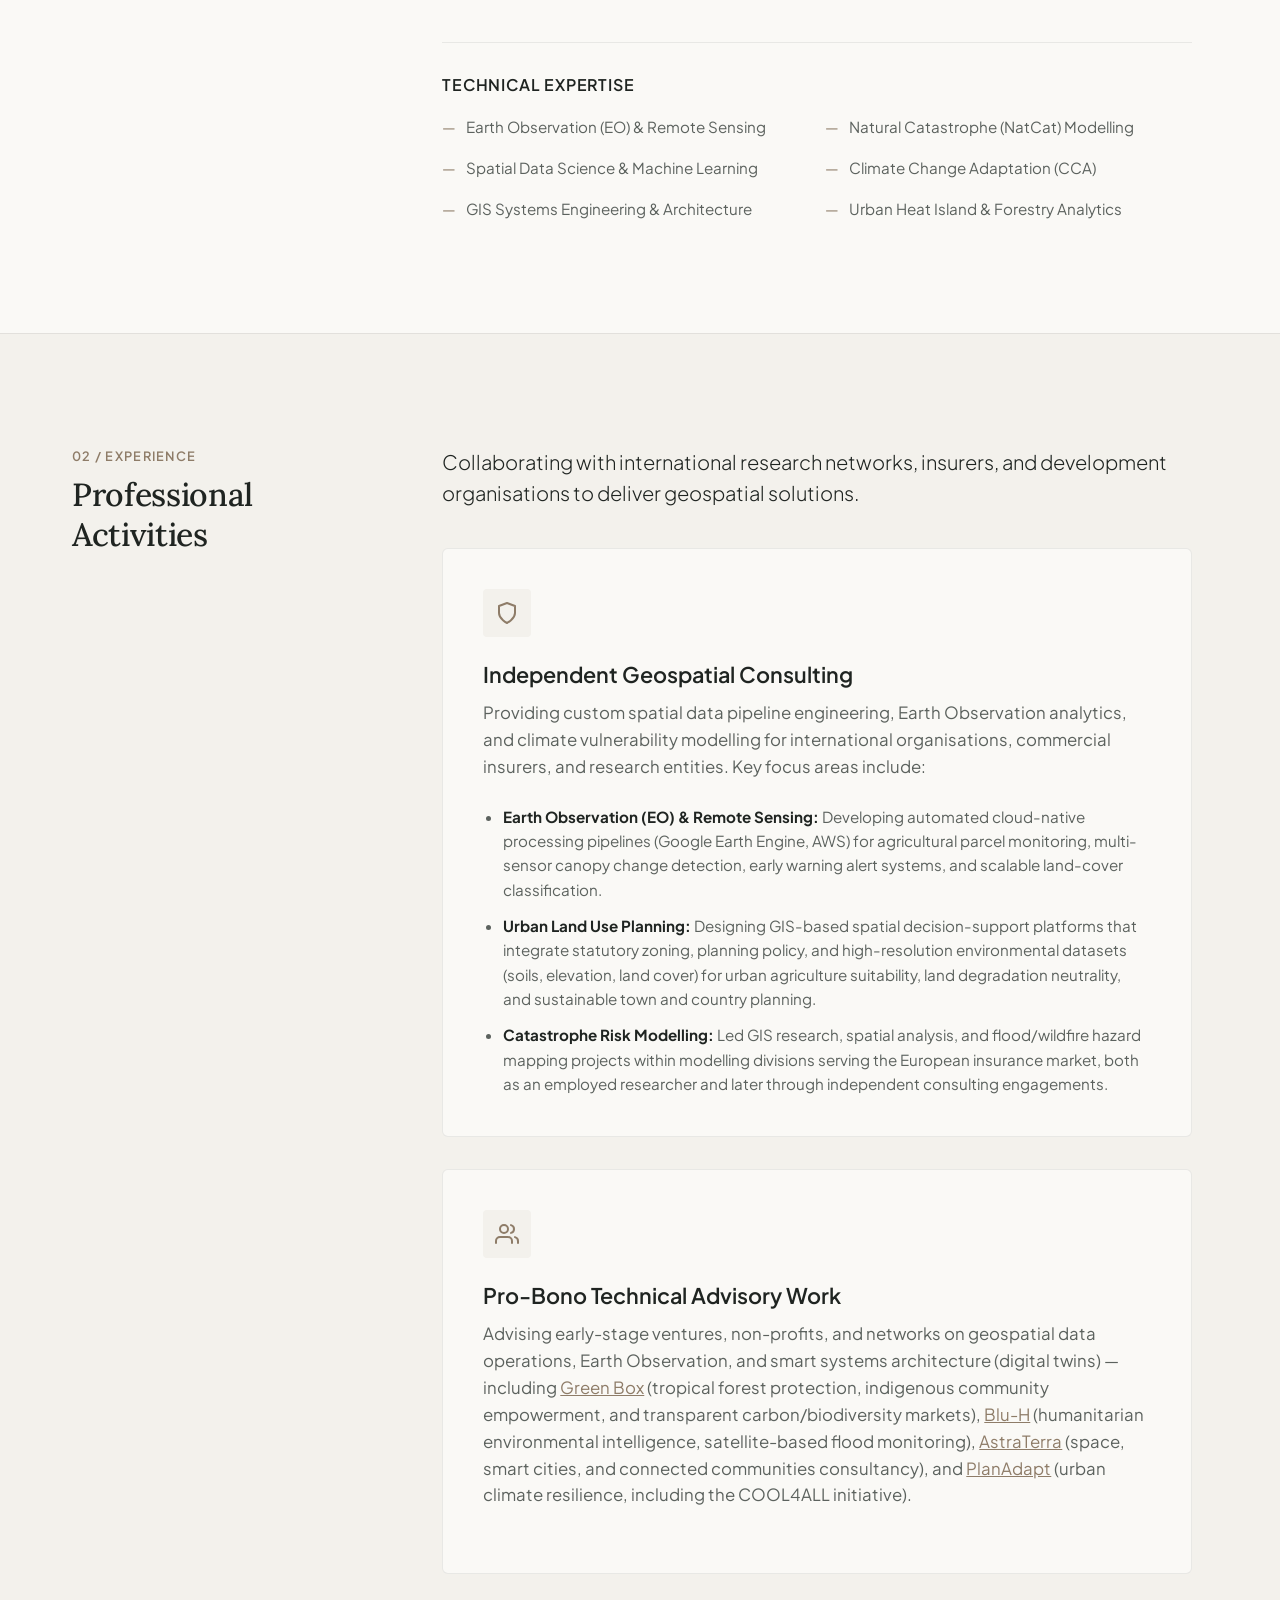
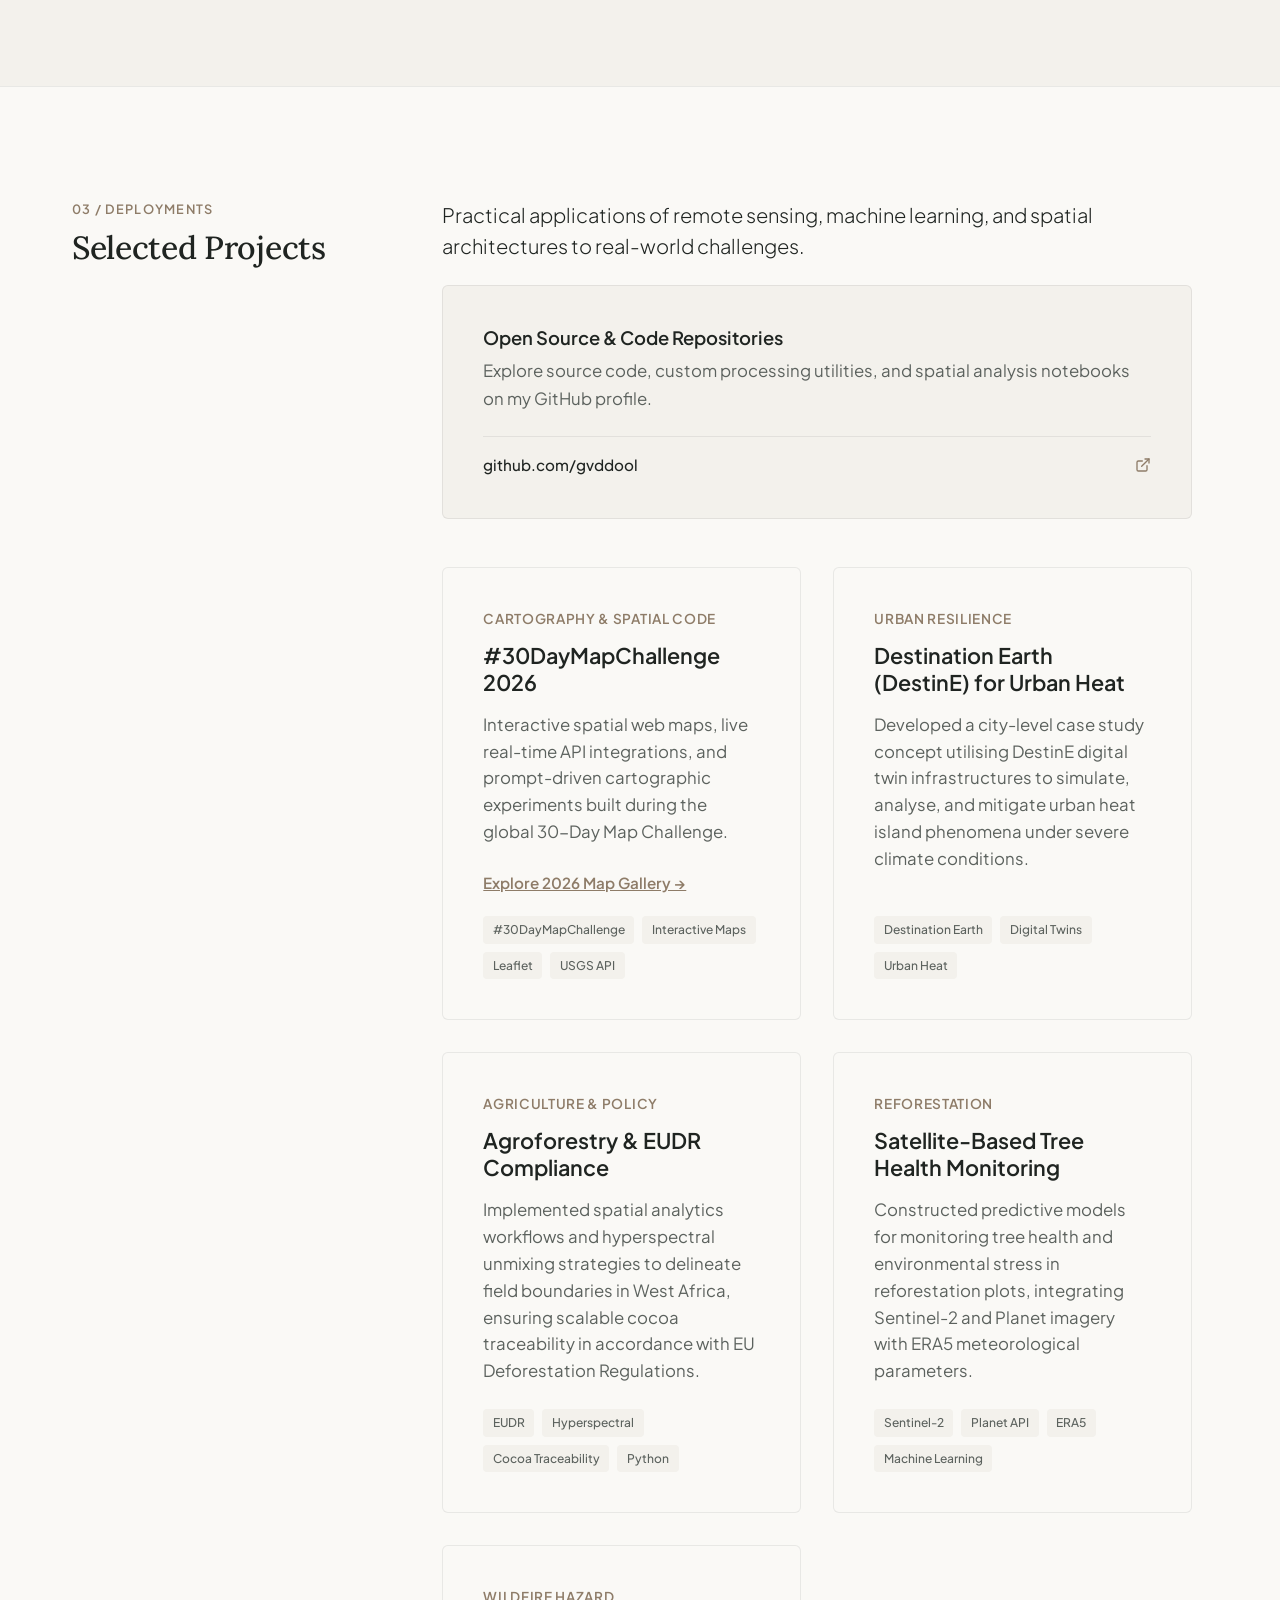
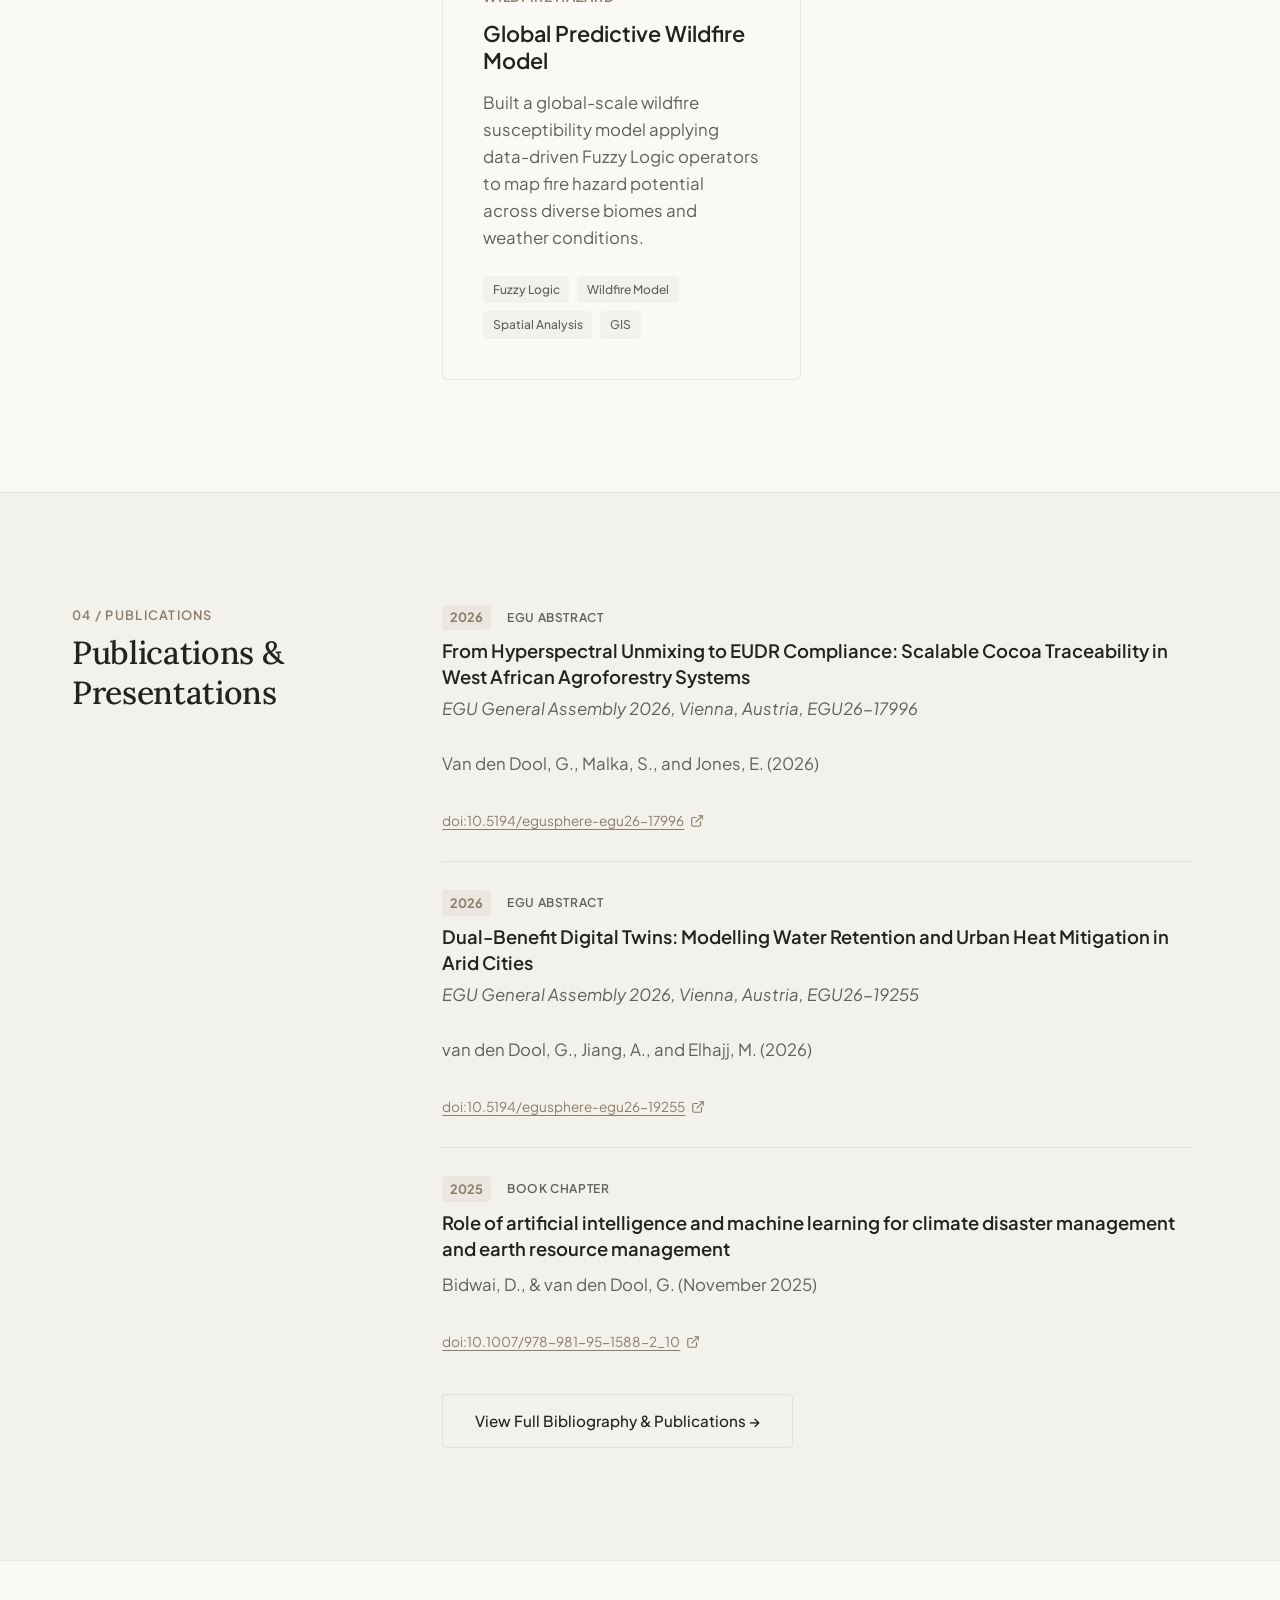
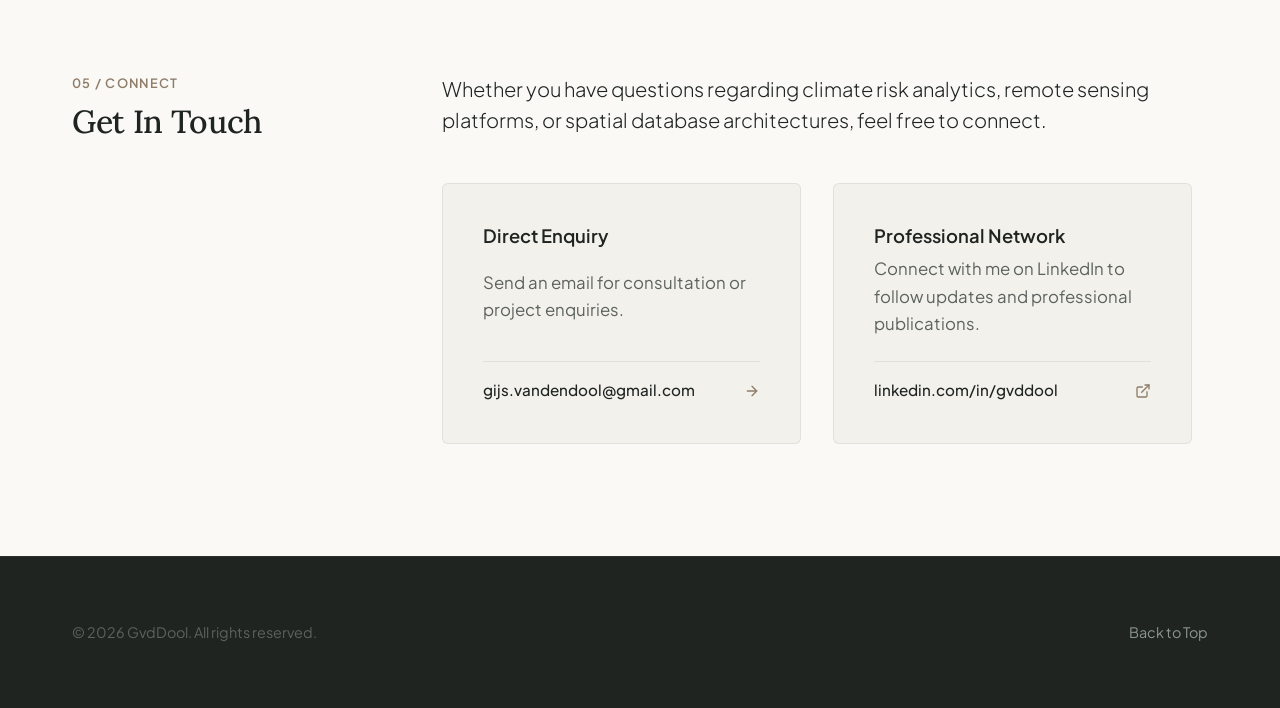
==== commit 24a5d17d: "30dayMapChallenge Adding day 10" ====
--- a/index.html
+++ b/index.html
@@ -169,6 +169,23 @@
                         <div class="projects-grid">
                             <div class="project-card">
                                 <div>
+                                    <div class="project-meta">Cartography & Spatial Code</div>
+                                    <h3 class="project-title">#30DayMapChallenge 2026</h3>
+                                    <p class="project-desc">Interactive spatial web maps, live real-time API integrations, and prompt-driven cartographic experiments built during the global 30-Day Map Challenge.</p>
+                                    <div style="margin-top: 1rem; margin-bottom: 1.25rem;">
+                                        <a href="projects/30dayMapChallenge-2026/index.html" style="text-decoration: underline; color: var(--color-accent); font-weight: 600; font-size: 0.95rem;">Explore 2026 Map Gallery &rarr;</a>
+                                    </div>
+                                </div>
+                                <div class="project-tags">
+                                    <span class="project-tag">#30DayMapChallenge</span>
+                                    <span class="project-tag">Interactive Maps</span>
+                                    <span class="project-tag">Leaflet</span>
+                                    <span class="project-tag">USGS API</span>
+                                </div>
+                            </div>
+
+                            <div class="project-card">
+                                <div>
                                     <div class="project-meta">Urban Resilience</div>
                                     <h3 class="project-title">Destination Earth (DestinE) for Urban Heat</h3>
                                     <p class="project-desc">Developed a city-level case study concept utilising DestinE
